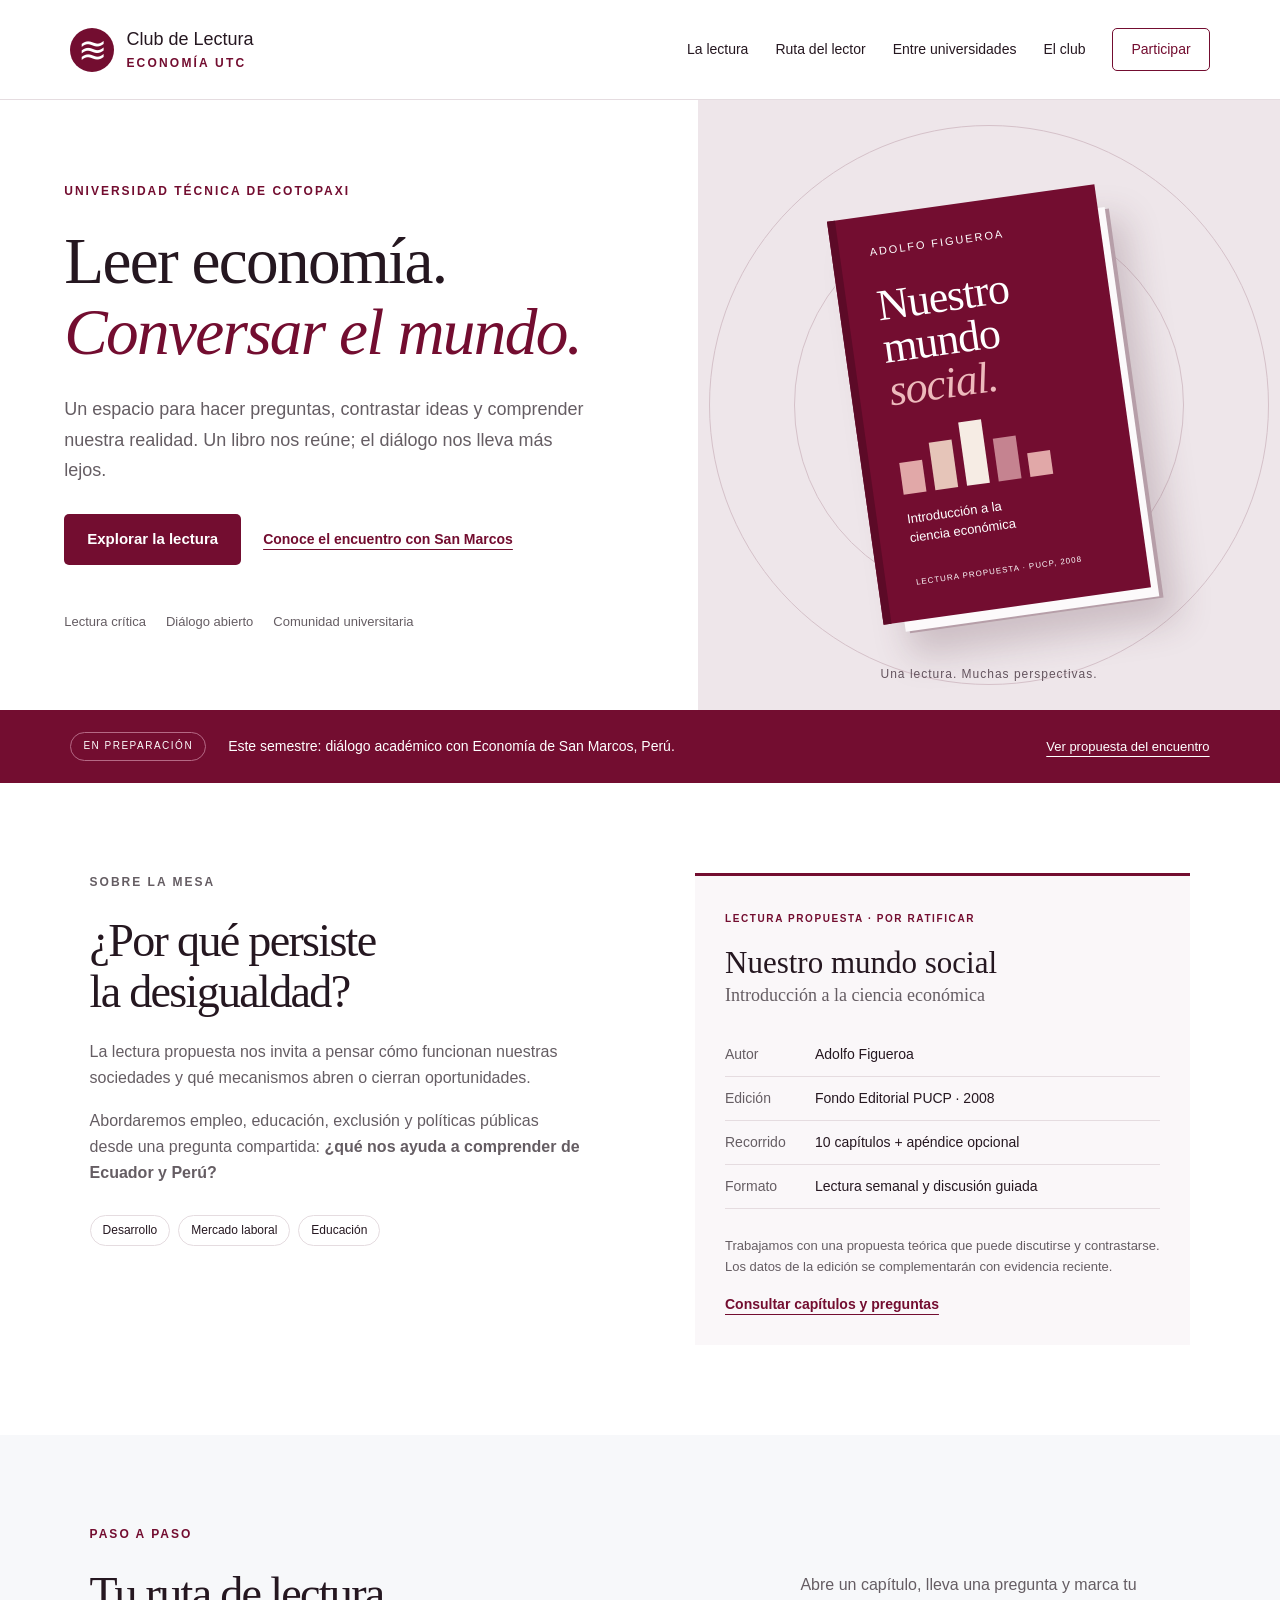
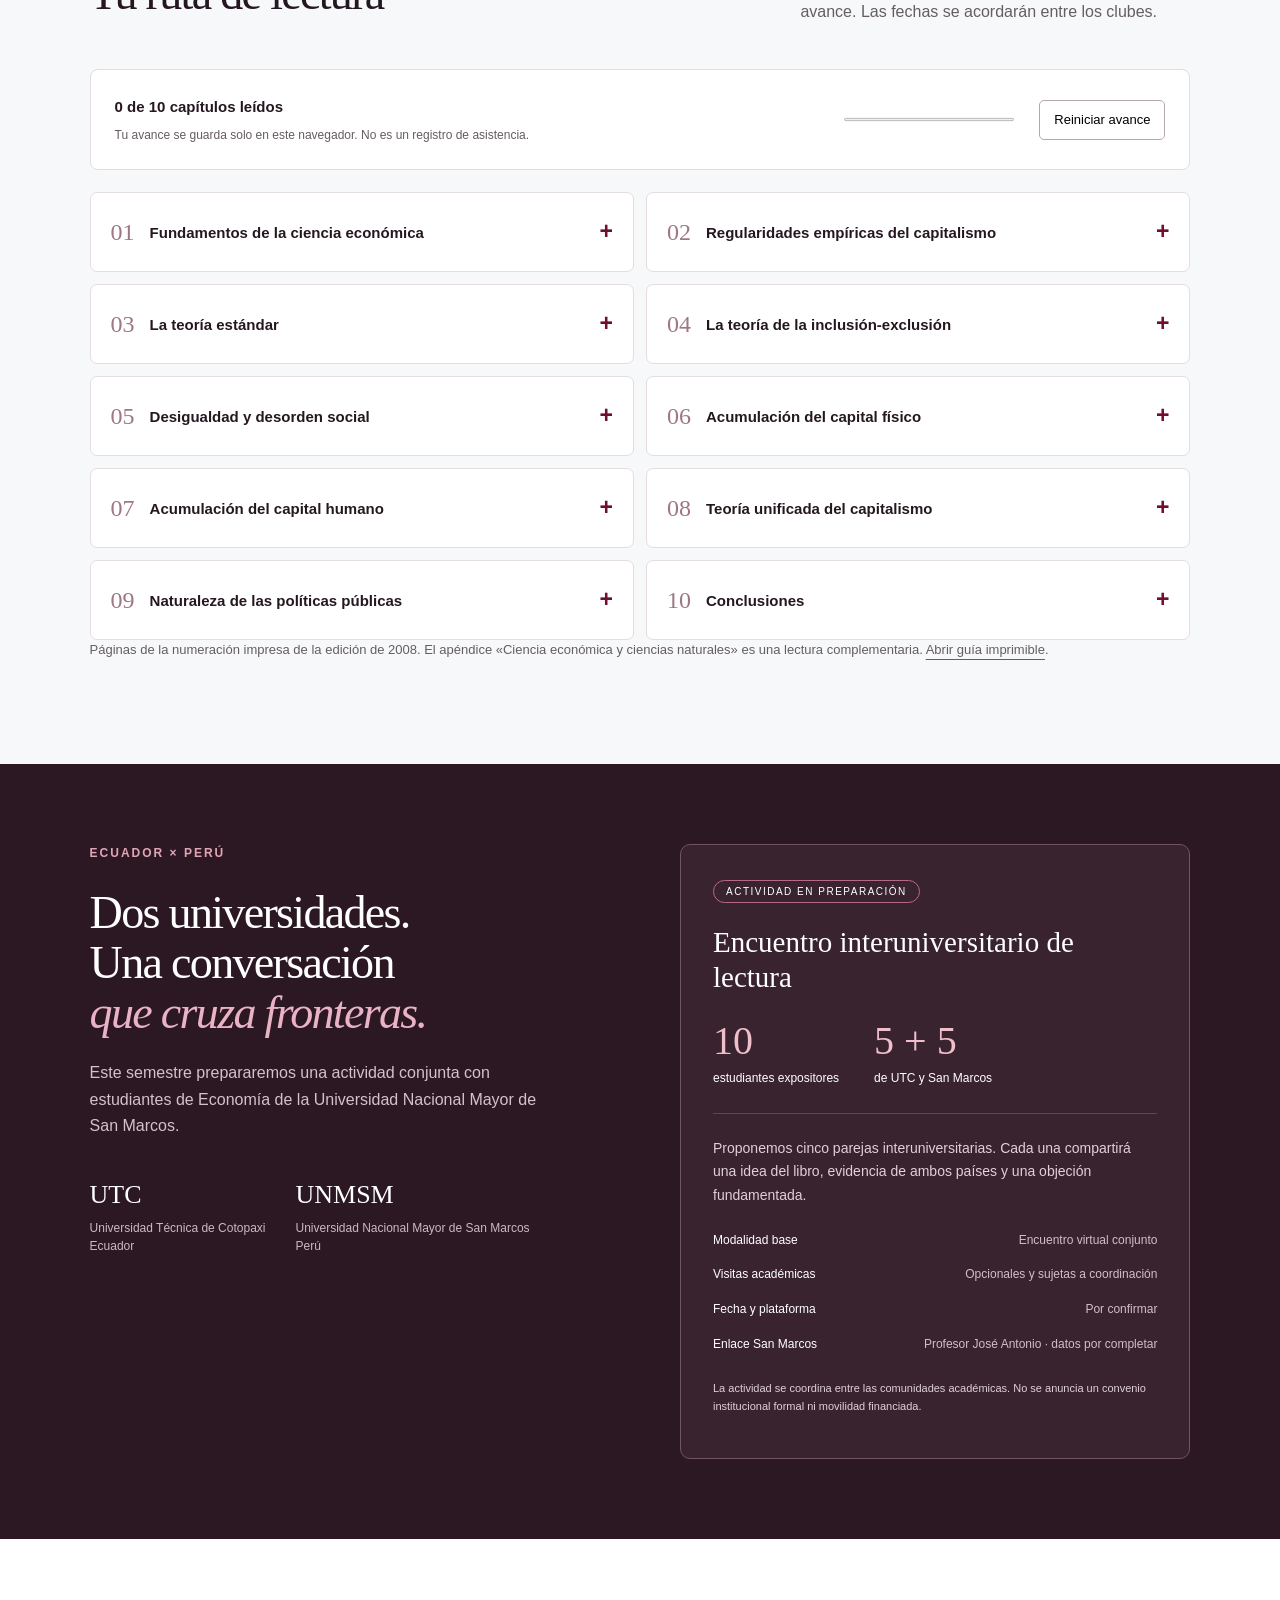
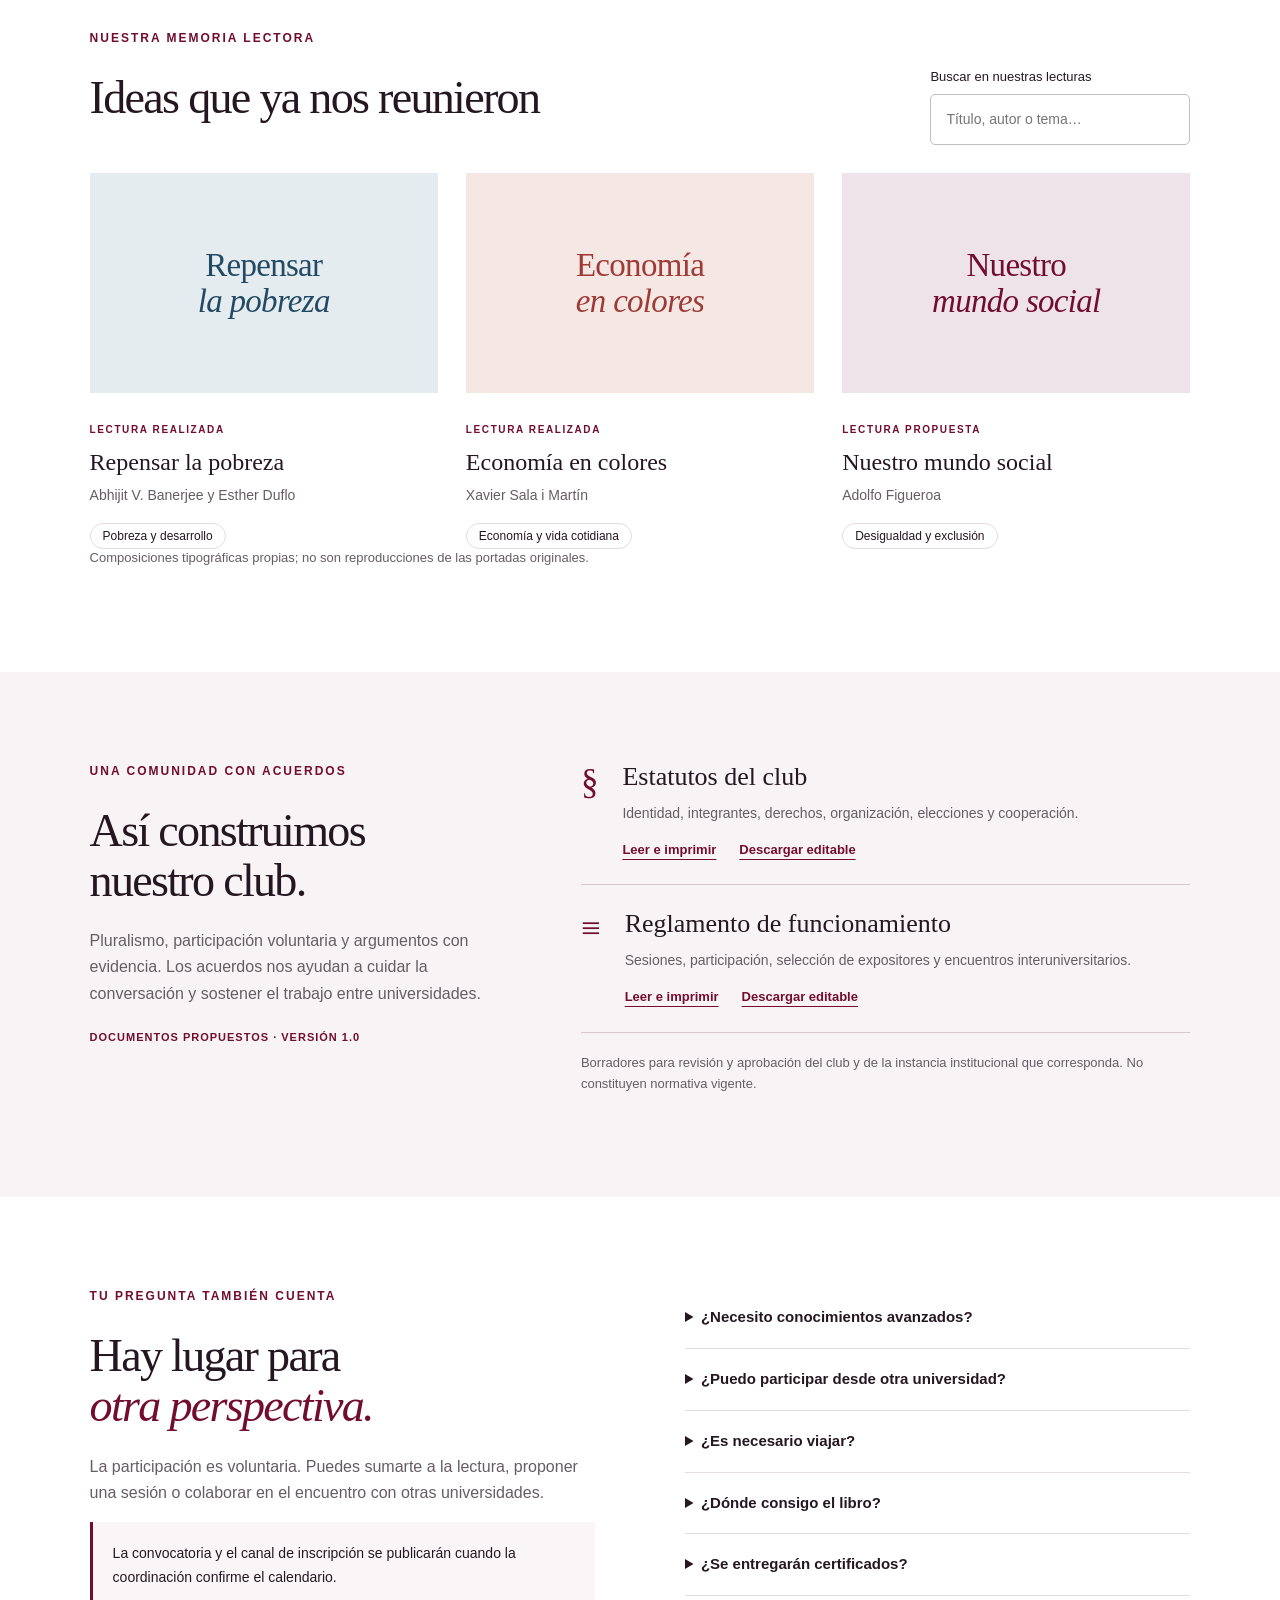
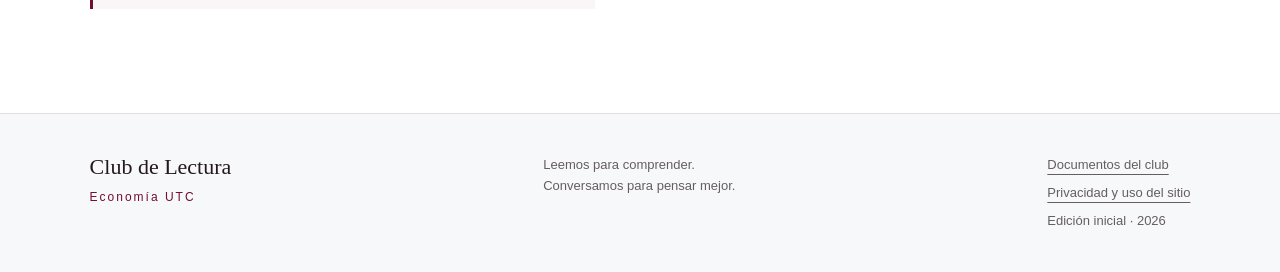
==== public/index.html @ b617b9ac "Añadir la web estática del club y su configuración de Vercel El repositorio solo contenía el README." ====
<!doctype html>
<html lang="es"><head><meta charset="utf-8"><meta name="viewport" content="width=device-width,initial-scale=1"><meta name="theme-color" content="#730d30"><meta name="description" content="Club de Lectura Economía UTC. Leemos, discutimos y conectamos ideas económicas entre universidades."><title>Club de Lectura · Economía UTC</title><link rel="icon" href="favicon.svg" type="image/svg+xml"><link rel="stylesheet" href="styles.css"><script src="contenido.js" defer></script><script src="app.js" defer></script></head>
<body><a class="skip" href="#principal">Saltar al contenido</a>
<header><a class="brand" href="#inicio" aria-label="Club de Lectura Economía UTC, inicio"><span class="brand-icon" aria-hidden="true">≋</span><span>Club de Lectura<strong>ECONOMÍA UTC</strong></span></a><button class="menu" aria-expanded="false" aria-controls="nav">Menú</button><nav id="nav" aria-label="Navegación principal"><a href="#lectura">La lectura</a><a href="#ruta">Ruta del lector</a><a href="#encuentro">Entre universidades</a><a href="#documentos">El club</a><a class="nav-cta" href="#participar">Participar</a></nav></header>
<main id="principal"><section class="hero" id="inicio"><div class="hero-copy"><p class="eyebrow">UNIVERSIDAD TÉCNICA DE COTOPAXI</p><h1>Leer economía.<br><em>Conversar el mundo.</em></h1><p class="intro">Un espacio para hacer preguntas, contrastar ideas y comprender nuestra realidad. Un libro nos reúne; el diálogo nos lleva más lejos.</p><div class="actions"><a class="button" href="#lectura">Explorar la lectura</a><a class="text-link" href="#encuentro">Conoce el encuentro con San Marcos</a></div><div class="hero-foot"><span>Lectura crítica</span><span>Diálogo abierto</span><span>Comunidad universitaria</span></div></div><div class="book-scene" role="img" aria-label="Composición editorial del libro propuesto Nuestro mundo social de Adolfo Figueroa; no representa su portada original"><div class="orbit one"></div><div class="orbit two"></div><div class="book"><div class="book-top">ADOLFO FIGUEROA</div><div class="book-title">Nuestro<br>mundo<br><i>social.</i></div><div class="book-art"><span></span><span></span><span></span><span></span><span></span></div><p>Introducción a la<br>ciencia económica</p><small>LECTURA PROPUESTA · PUCP, 2008</small></div><span class="scene-note">Una lectura. Muchas perspectivas.</span></div></section>
<div class="semester-bar"><span class="pill">EN PREPARACIÓN</span><p>Este semestre: diálogo académico con Economía de San Marcos, Perú.</p><a href="#encuentro">Ver propuesta del encuentro</a></div>
<section id="lectura" class="section reading"><div><p class="eyebrow">SOBRE LA MESA</p><h2>¿Por qué persiste<br>la desigualdad?</h2><p>La lectura propuesta nos invita a pensar cómo funcionan nuestras sociedades y qué mecanismos abren o cierran oportunidades.</p><p>Abordaremos empleo, educación, exclusión y políticas públicas desde una pregunta compartida: <strong>¿qué nos ayuda a comprender de Ecuador y Perú?</strong></p><div class="tags"><span>Desarrollo</span><span>Mercado laboral</span><span>Educación</span></div></div><div class="reading-detail"><span class="small-label">LECTURA PROPUESTA · POR RATIFICAR</span><h3>Nuestro mundo social</h3><p class="subtitle">Introducción a la ciencia económica</p><dl><div><dt>Autor</dt><dd>Adolfo Figueroa</dd></div><div><dt>Edición</dt><dd>Fondo Editorial PUCP · 2008</dd></div><div><dt>Recorrido</dt><dd>10 capítulos + apéndice opcional</dd></div><div><dt>Formato</dt><dd>Lectura semanal y discusión guiada</dd></div></dl><p class="note">Trabajamos con una propuesta teórica que puede discutirse y contrastarse. Los datos de la edición se complementarán con evidencia reciente.</p><a href="#ruta" class="text-link">Consultar capítulos y preguntas</a></div></section>
<section class="section route" id="ruta"><div class="section-heading"><div><p class="eyebrow">PASO A PASO</p><h2>Tu ruta de lectura</h2></div><p>Abre un capítulo, lleva una pregunta y marca tu avance. Las fechas se acordarán entre los clubes.</p></div><div class="progress-panel"><div><strong id="progress-label" aria-live="polite">0 de 10 capítulos leídos</strong><p id="storage-note">Tu avance se guarda solo en este navegador. No es un registro de asistencia.</p></div><progress id="progress" max="10" value="0" aria-label="Capítulos leídos"></progress><button id="reset" class="small-button">Reiniciar avance</button></div><div id="chapters" class="chapters"></div><noscript><p>Activa JavaScript para utilizar el seguimiento personal. Puedes consultar el <a href="documentos/guia-lectura.html">recorrido completo de lectura</a>.</p></noscript><p class="note">Páginas de la numeración impresa de la edición de 2008. El apéndice «Ciencia económica y ciencias naturales» es una lectura complementaria. <a href="documentos/guia-lectura.html">Abrir guía imprimible</a>.</p></section>
<section id="encuentro" class="collaboration"><div class="collab-intro"><p class="eyebrow">ECUADOR × PERÚ</p><h2>Dos universidades.<br>Una conversación<br><em>que cruza fronteras.</em></h2><p>Este semestre prepararemos una actividad conjunta con estudiantes de Economía de la Universidad Nacional Mayor de San Marcos.</p><div class="university-pair"><div><b>UTC</b><span>Universidad Técnica de Cotopaxi<br>Ecuador</span></div><div><b>UNMSM</b><span>Universidad Nacional Mayor de San Marcos<br>Perú</span></div></div></div><div class="event-panel"><span class="pill light">ACTIVIDAD EN PREPARACIÓN</span><h3>Encuentro interuniversitario de lectura</h3><div class="event-numbers"><div><b>10</b><span>estudiantes expositores</span></div><div><b>5 + 5</b><span>de UTC y San Marcos</span></div></div><p>Proponemos cinco parejas interuniversitarias. Cada una compartirá una idea del libro, evidencia de ambos países y una objeción fundamentada.</p><ul class="event-list"><li><strong>Modalidad base</strong><span>Encuentro virtual conjunto</span></li><li><strong>Visitas académicas</strong><span>Opcionales y sujetas a coordinación</span></li><li><strong>Fecha y plataforma</strong><span>Por confirmar</span></li><li><strong>Enlace San Marcos</strong><span>Profesor José Antonio · datos por completar</span></li></ul><p class="event-note">La actividad se coordina entre las comunidades académicas. No se anuncia un convenio institucional formal ni movilidad financiada.</p></div></section>
<section class="section" id="biblioteca"><div class="section-heading"><div><p class="eyebrow">NUESTRA MEMORIA LECTORA</p><h2>Ideas que ya nos reunieron</h2></div><label class="search">Buscar en nuestras lecturas<input id="book-search" type="search" placeholder="Título, autor o tema…"></label></div><div class="books-grid"><article class="past-book" data-search="repensar pobreza esther duflo abhijit banerjee desarrollo"><div class="mini-cover blue" aria-hidden="true">Repensar<br><i>la pobreza</i></div><span class="small-label">LECTURA REALIZADA</span><h3>Repensar la pobreza</h3><p>Abhijit V. Banerjee y Esther Duflo</p><span class="topic">Pobreza y desarrollo</span></article><article class="past-book" data-search="economia colores xavier sala martin divulgacion"><div class="mini-cover coral" aria-hidden="true">Economía<br><i>en colores</i></div><span class="small-label">LECTURA REALIZADA</span><h3>Economía en colores</h3><p>Xavier Sala i Martín</p><span class="topic">Economía y vida cotidiana</span></article><article class="past-book" data-search="nuestro mundo social adolfo figueroa desigualdad exclusion"><div class="mini-cover wine" aria-hidden="true">Nuestro<br><i>mundo social</i></div><span class="small-label">LECTURA PROPUESTA</span><h3>Nuestro mundo social</h3><p>Adolfo Figueroa</p><span class="topic">Desigualdad y exclusión</span></article></div><p id="no-results" hidden role="status">No hay lecturas que coincidan con tu búsqueda.</p><p class="note">Composiciones tipográficas propias; no son reproducciones de las portadas originales.</p></section>
<section id="documentos" class="section governance"><div><p class="eyebrow">UNA COMUNIDAD CON ACUERDOS</p><h2>Así construimos<br>nuestro club.</h2><p>Pluralismo, participación voluntaria y argumentos con evidencia. Los acuerdos nos ayudan a cuidar la conversación y sostener el trabajo entre universidades.</p><span class="draft-label">DOCUMENTOS PROPUESTOS · VERSIÓN 1.0</span></div><div class="doc-list"><article><span class="doc-icon" aria-hidden="true">§</span><div><h3>Estatutos del club</h3><p>Identidad, integrantes, derechos, organización, elecciones y cooperación.</p><div class="doc-actions"><a href="documentos/estatutos.html">Leer e imprimir</a><a href="documentos/estatutos.md" download>Descargar editable</a></div></div></article><article><span class="doc-icon" aria-hidden="true">≡</span><div><h3>Reglamento de funcionamiento</h3><p>Sesiones, participación, selección de expositores y encuentros interuniversitarios.</p><div class="doc-actions"><a href="documentos/reglamento.html">Leer e imprimir</a><a href="documentos/reglamento.md" download>Descargar editable</a></div></div></article><p class="note">Borradores para revisión y aprobación del club y de la instancia institucional que corresponda. No constituyen normativa vigente.</p></div></section>
<section class="section participation" id="participar"><div><p class="eyebrow">TU PREGUNTA TAMBIÉN CUENTA</p><h2>Hay lugar para<br><em>otra perspectiva.</em></h2><p>La participación es voluntaria. Puedes sumarte a la lectura, proponer una sesión o colaborar en el encuentro con otras universidades.</p><div id="registration"><p class="registration-note">La convocatoria y el canal de inscripción se publicarán cuando la coordinación confirme el calendario.</p></div></div><div class="faq"><details><summary>¿Necesito conocimientos avanzados?</summary><p>No se requieren matemáticas avanzadas para la lectura propuesta. La discusión contará con orientación; los conceptos más complejos se trabajarán en conjunto.</p></details><details><summary>¿Puedo participar desde otra universidad?</summary><p>Sí, mediante las convocatorias y actividades interuniversitarias que acuerde la coordinación. Este semestre se prepara el encuentro con Economía de San Marcos.</p></details><details><summary>¿Es necesario viajar?</summary><p>No. El encuentro final tendrá una modalidad virtual. Las visitas serán opcionales y dependerán de los acuerdos y recursos disponibles.</p></details><details><summary>¿Dónde consigo el libro?</summary><p>Consulta bibliotecas y canales autorizados de la editorial. El club coordinará el acceso legítimo a la obra; esta web no distribuye el PDF completo.</p></details><details><summary>¿Se entregarán certificados?</summary><p>Su emisión no está confirmada. Cualquier constancia institucional dependerá de la autorización correspondiente y de los criterios comunicados en la convocatoria.</p></details></div></section></main>
<footer><a class="footer-brand" href="#inicio">Club de Lectura <b>Economía UTC</b></a><p>Leemos para comprender.<br>Conversamos para pensar mejor.</p><div><a href="#documentos">Documentos del club</a><a href="documentos/privacidad.html">Privacidad y uso del sitio</a><span>Edición inicial · 2026</span></div></footer><dialog id="reset-dialog"><h2>¿Reiniciar tu avance?</h2><p>Se borrarán las marcas de lectura de este navegador.</p><div class="actions"><button class="small-button" id="cancel-reset">Conservar avance</button><button class="button" id="confirm-reset">Reiniciar</button></div></dialog>
</body></html>
---- public/styles.css ----
:root{--wine:#730d30;--dark:#251720;--rose:#f6eef1;--muted:#655d63;--line:#e5dce0;--blue:#dfe9ed}*{box-sizing:border-box}html{scroll-behavior:smooth;scroll-padding-top:100px}body{margin:0;font:16px/1.65 Arial,Helvetica,sans-serif;color:var(--dark);background:#fff}a{color:inherit;text-underline-offset:5px}button,input{font:inherit}button,a,input,summary{-webkit-tap-highlight-color:transparent}button{cursor:pointer}a:focus-visible,button:focus-visible,input:focus-visible,summary:focus-visible{outline:3px solid #2b7da0;outline-offset:5px}h1,h2,h3,p{margin-top:0}h1,h2{font-family:Georgia,'Times New Roman',serif;font-weight:400;letter-spacing:-1.7px;line-height:1.09}h1{font-size:clamp(42px,5.1vw,76px);margin-bottom:26px}h2{font-size:clamp(34px,3.6vw,51px);margin-bottom:22px}h3{line-height:1.25}em{color:var(--wine);font-weight:400}header{height:100px;padding:0 5.5%;display:flex;align-items:center;justify-content:space-between;border-bottom:1px solid var(--line);background:#fff;gap:20px}nav{display:flex;align-items:center;gap:27px;font-size:14px}nav a{text-decoration:none}nav a:hover{text-decoration:underline}.brand{display:flex;align-items:center;gap:12px;text-decoration:none;font-size:18px;line-height:1.25;white-space:nowrap}.brand strong{display:block;font-size:12px;letter-spacing:2.2px;color:var(--wine);margin-top:6px}.brand-icon{width:44px;height:44px;background:var(--wine);color:#fff;border-radius:50%;display:grid;place-content:center;font-size:35px}.nav-cta{border:1px solid var(--wine);color:var(--wine);padding:9px 18px;border-radius:5px}.menu{display:none}.hero{display:grid;grid-template-columns:1.2fr 1fr;min-height:610px;overflow:hidden}.hero-copy{padding:82px 5% 45px 9.2%}.eyebrow{font-size:12px;letter-spacing:2px;color:var(--wine);font-weight:700;margin-bottom:24px}.intro{font-size:18px;color:var(--muted);max-width:530px;line-height:1.7}.actions{display:flex;align-items:center;gap:22px;flex-wrap:wrap;margin:28px 0}.button{background:var(--wine);color:white;padding:13px 23px;border:0;border-radius:5px;text-decoration:none;display:inline-block;font-weight:600;font-size:15px}.button:hover{background:#4e0820}.text-link{font-size:14px;font-weight:bold;color:var(--wine)}.hero-foot{display:flex;gap:20px;color:var(--muted);font-size:13px;flex-wrap:wrap;margin-top:46px}.book-scene{position:relative;background:#eee6ea;display:flex;justify-content:center;align-items:center;isolation:isolate;min-height:530px}.orbit{border:1px solid #d5c1c9;border-radius:50%;position:absolute;z-index:-1}.one{width:560px;height:560px}.two{width:390px;height:390px}.book{position:relative;transform:rotate(-8deg);width:270px;min-height:397px;background:#730d30;color:#fff;padding:27px 30px;box-shadow:14px 17px 0 -7px #fcfafb,18px 19px 0 -7px #b69ea8,24px 36px 35px #56324038;border-left:8px solid #5c0a27}.book-top{font-size:11px;letter-spacing:2px;margin-bottom:24px}.book-title{font:44px/.98 Georgia;letter-spacing:-1px}.book-title i{color:#edbabc}.book-art{display:flex;align-items:end;height:67px;gap:9px;margin:16px 0}.book-art span{width:23px;background:#e1a8a8;height:32px}.book-art span:nth-child(2){height:48px;background:#e6c5b9}.book-art span:nth-child(3){height:64px;background:#f6ece4}.book-art span:nth-child(4){height:43px;background:#c58390}.book-art span:nth-child(5){height:24px}.book p{font-size:13px;line-height:1.4;margin-bottom:20px}.book small{font-size:8px;letter-spacing:1px}.scene-note{position:absolute;bottom:25px;font-size:12px;color:#64545e;letter-spacing:1px}.semester-bar{padding:22px 5.5%;background:var(--wine);color:white;display:flex;align-items:center;gap:22px;font-size:14px}.semester-bar p{margin:0;flex:1}.semester-bar a{font-size:13px}.pill{border:1px solid #b56985;border-radius:30px;font-size:10px;letter-spacing:1.5px;padding:5px 12px;white-space:nowrap}.section{padding:90px 7%;max-width:1500px;margin:auto}.reading{display:grid;grid-template-columns:1fr 1fr;gap:110px}.reading p{color:var(--muted)}.reading-detail{border-top:3px solid var(--wine);padding:28px 30px;background:#faf7f9}.small-label{color:var(--wine);font-size:10px;letter-spacing:1.6px;font-weight:bold}.reading-detail h3{font:31px Georgia;margin:15px 0 4px}.subtitle{font:18px Georgia}.reading-detail dl{margin:27px 0}.reading-detail dl div{display:grid;grid-template-columns:90px 1fr;padding:10px 0;border-bottom:1px solid var(--line);font-size:14px}dt{color:var(--muted)}dd{margin:0}.note{font-size:13px!important;color:var(--muted);line-height:1.6}.tags{display:flex;gap:8px;flex-wrap:wrap;margin-top:28px}.tags span,.topic{font-size:12px;border:1px solid var(--line);border-radius:30px;padding:5px 12px}.route{background:#f7f8fa;max-width:none}.section-heading{display:flex;align-items:end;justify-content:space-between;gap:50px;margin-bottom:28px}.section-heading>p{max-width:390px;color:var(--muted)}.progress-panel{display:flex;align-items:center;gap:25px;background:#fff;padding:24px;border:1px solid var(--line);border-radius:8px;margin-bottom:22px}.progress-panel strong{font-size:15px}.progress-panel p{font-size:12px;color:var(--muted);margin:5px 0 0}.progress-panel>div{flex:1}progress{width:170px;height:7px;accent-color:var(--wine)}.small-button{background:white;border:1px solid #b5a7ad;padding:8px 14px;border-radius:5px;font-size:13px}.chapters{display:grid;grid-template-columns:1fr 1fr;gap:12px}.chapter{background:#fff;border:1px solid var(--line);border-radius:7px;padding:0 20px}.chapter details{border:0}.chapter summary{display:flex;gap:15px;align-items:center;padding:20px 0;cursor:pointer;list-style:none}.chapter summary::-webkit-details-marker{display:none}.chapter summary:after{content:'+';margin-left:auto;color:var(--wine);font-size:23px}.chapter details[open] summary:after{content:'−'}.chapter-number{font:24px Georgia;color:#9e7786}.chapter-title{font-size:15px;font-weight:600;line-height:1.4}.chapter-body{padding:0 0 20px 42px}.chapter-body p{font-size:14px}.chapter-body label{font-size:13px;display:flex;gap:9px;align-items:center;color:var(--wine);cursor:pointer}.chapter-body input{width:18px;height:18px;accent-color:var(--wine)}.chapter.done{border-color:#9c657c;background:#fbf7f9}.collaboration{padding:80px 7%;background:#2b1822;color:#fff;display:grid;grid-template-columns:1fr 1fr;gap:80px}.collaboration .eyebrow{color:#e2a5b6}.collaboration em{color:#eab3c5}.collab-intro>p:not(.eyebrow){max-width:460px;color:#d2c2cb}.university-pair{display:flex;gap:30px;margin-top:40px;flex-wrap:wrap}.university-pair b{font:26px Georgia}.university-pair span{display:block;font-size:12px;line-height:1.5;margin-top:8px;color:#cab9c2}.event-panel{padding:32px;border:1px solid #705563;background:#39232f;border-radius:10px}.event-panel h3{font:29px/1.2 Georgia;margin:22px 0}.event-panel>p{color:#e0d0d9;font-size:14px}.event-numbers{display:flex;gap:35px;border-bottom:1px solid #624552;margin-bottom:23px;padding-bottom:23px}.event-numbers b{display:block;font:40px Georgia;color:#efbfcc}.event-numbers span{font-size:12px}.event-list{list-style:none;padding:0;margin:24px 0}.event-list li{display:flex;justify-content:space-between;gap:22px;font-size:12px;margin:15px 0}.event-list li strong{font-weight:500;min-width:125px}.event-list li span{text-align:right;color:#d0bfca}.event-note{font-size:11px!important}.search{font-size:13px;display:block;min-width:260px}.search input{display:block;padding:13px 15px;border:1px solid #c8bcc2;border-radius:5px;margin-top:7px;width:100%;font-size:14px}.books-grid{display:grid;grid-template-columns:repeat(3,1fr);gap:28px}.past-book h3{margin:8px 0;font:24px Georgia}.past-book p{font-size:14px;color:var(--muted)}.mini-cover{height:220px;display:flex;flex-direction:column;justify-content:center;align-items:center;font:33px/1.1 Georgia;margin-bottom:22px;letter-spacing:-.7px}.blue{background:#e5ecf0;color:#234a64}.coral{background:#f5e7e3;color:#9e3b37}.wine{background:#eee3e8;color:#730d30}.governance{background:#f8f4f6;display:grid;grid-template-columns:.8fr 1.2fr;gap:85px;max-width:none}.governance>div>p:not(.eyebrow){color:var(--muted)}.draft-label{font-size:11px;letter-spacing:1px;color:var(--wine);font-weight:bold}.doc-list article{display:flex;gap:24px;padding:24px 0;border-bottom:1px solid #d8c8d0}.doc-list article:first-child{padding-top:0}.doc-icon{font:35px Georgia;color:var(--wine)}.doc-list h3{font:26px Georgia;margin-bottom:10px}.doc-list p{font-size:14px;color:var(--muted)}.doc-actions{display:flex;gap:23px;flex-wrap:wrap;font-size:13px;color:var(--wine);font-weight:bold}.doc-list>.note{margin-top:20px}.participation{display:grid;grid-template-columns:1fr 1fr;gap:90px}.participation>div>p:not(.eyebrow){color:var(--muted)}.registration-note{font-size:14px;padding:20px;border-left:3px solid var(--wine);background:#faf6f8}details{border-bottom:1px solid var(--line)}summary{cursor:pointer;padding:18px 0;font-size:15px;font-weight:bold}details p{font-size:14px;color:var(--muted)}footer{background:#f7f8fa;border-top:1px solid var(--line);padding:40px 7%;display:flex;justify-content:space-between;gap:25px;font-size:13px;color:var(--muted)}.footer-brand{text-decoration:none;font:22px Georgia;color:var(--dark)}.footer-brand b{display:block;font:12px Arial;letter-spacing:2px;color:var(--wine);margin-top:10px}footer>div{display:flex;flex-direction:column;gap:7px}footer p{margin:0}dialog{border:1px solid var(--line);padding:30px;border-radius:10px;max-width:500px;width:90%}dialog h2{font-size:30px}dialog::backdrop{background:#1c0c19aa}.skip{position:absolute;top:-60px;background:white;z-index:100;padding:12px}.skip:focus{top:0}[hidden]{display:none!important}@media(min-width:1600px){.hero-copy{padding-left:calc((100vw - 1350px)/2)}.hero{min-height:670px}}@media(max-width:1000px){header{padding:0 4%;height:auto;min-height:85px;flex-wrap:wrap}.menu{display:block;padding:8px 15px;border:1px solid var(--line);background:white;border-radius:5px}nav{display:none;width:100%;flex-wrap:wrap;padding-bottom:20px;gap:17px}nav.open{display:flex}.hero-copy{padding-top:55px}.hero{grid-template-columns:1.2fr 1fr}.book{width:230px;min-height:365px;padding:25px}.book-title{font-size:39px}.hero-foot{gap:12px}.reading,.collaboration,.governance,.participation{gap:35px}.section{padding:65px 5%}.semester-bar{flex-wrap:wrap}.semester-bar a{display:none}.progress-panel{flex-wrap:wrap}.event-list li{flex-direction:column;gap:4px}.event-list li span{text-align:left}}@media(max-width:700px){.hero{grid-template-columns:1fr}.hero-copy{padding:45px 6%}.hero-foot{margin-top:28px}.book-scene{min-height:430px}.book{transform:rotate(-7deg) scale(.9)}.hero h1{font-size:46px}.intro{font-size:16px}.semester-bar{gap:12px;padding:22px 6%}.semester-bar p{flex-basis:100%}.reading,.collaboration,.governance,.participation{grid-template-columns:1fr}.reading-detail{padding:25px}.section-heading{display:block}.section-heading>p{max-width:none}.progress-panel progress{width:100%}.progress-panel>div{flex-basis:100%}.chapters{grid-template-columns:1fr}.collaboration{padding:55px 6%}.event-panel{padding:25px}.event-list li{flex-direction:row}.event-list li span{text-align:right}.books-grid{grid-template-columns:1fr}.past-book{display:grid;grid-template-columns:110px 1fr;column-gap:20px;align-items:start}.mini-cover{grid-row:1/6;height:150px;font-size:22px;padding:8px;margin:0}.past-book h3{font-size:23px}.past-book .topic{justify-self:start}.search{margin:20px 0}.past-book p{margin-bottom:8px}.past-book .small-label{font-size:9px}.governance{gap:30px}.participation{gap:25px}footer{flex-direction:column;padding:35px 6%}.actions{gap:17px}.eyebrow{font-size:11px}.university-pair{gap:25px}}@media(prefers-reduced-motion:reduce){html{scroll-behavior:auto}}@media print{header,.hero,.semester-bar,.book-scene,footer,.progress-panel,.chapter-body label{display:none}.section,.collaboration{padding:15px;background:white;color:black;display:block}.chapter details:not([open]){display:block}.chapters{display:block}a{color:black}}
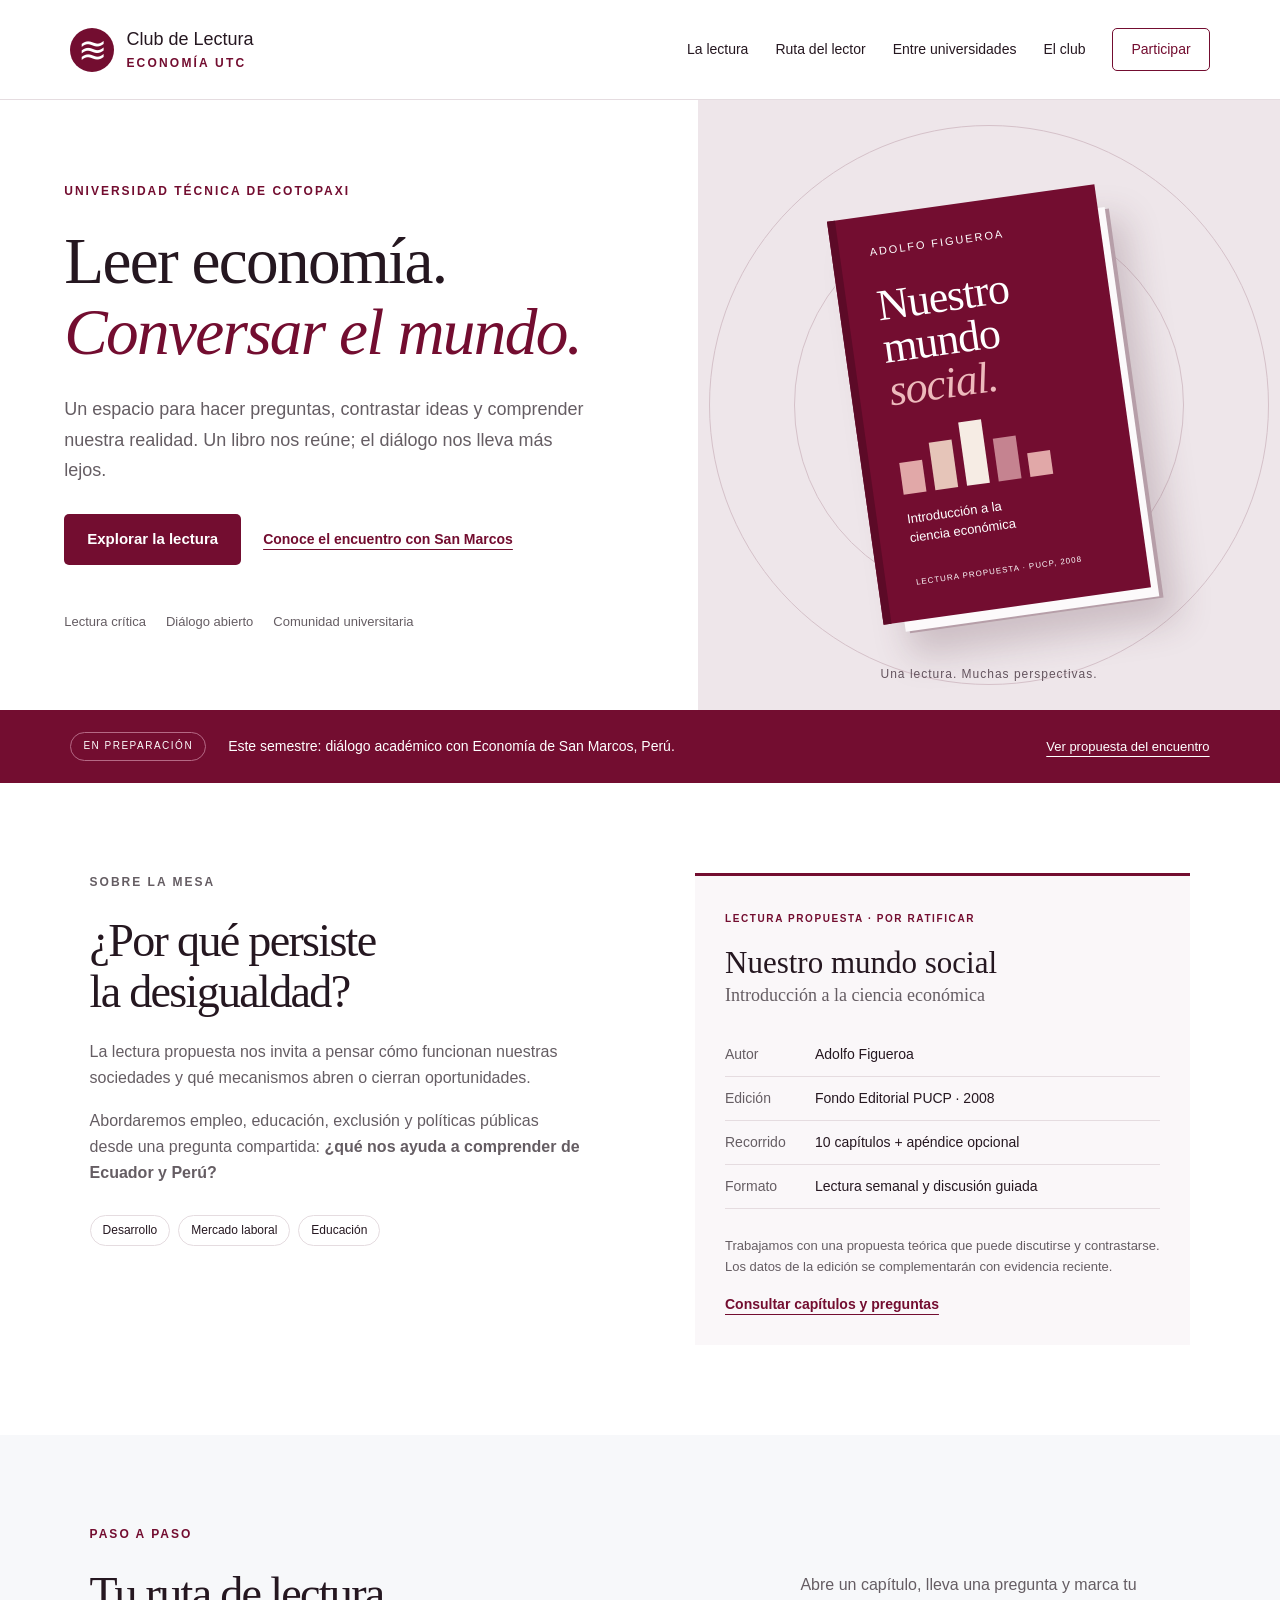
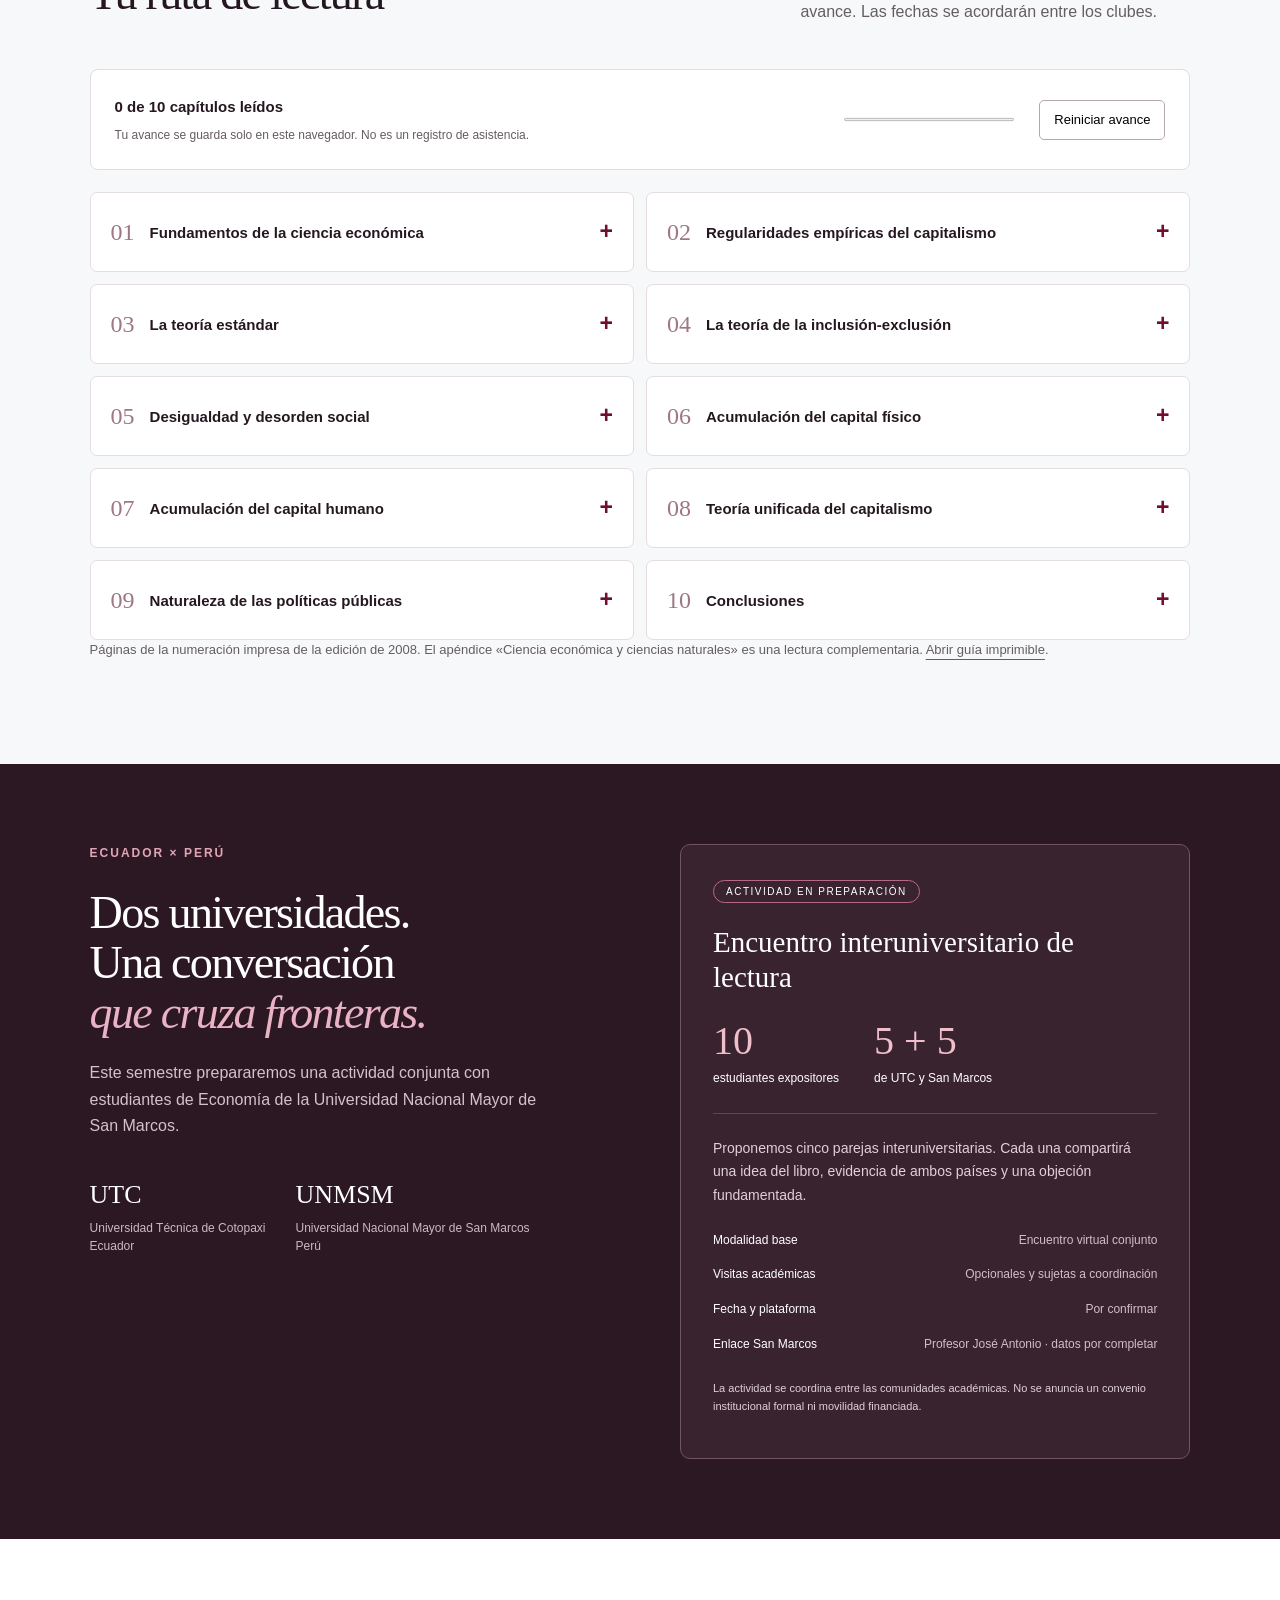
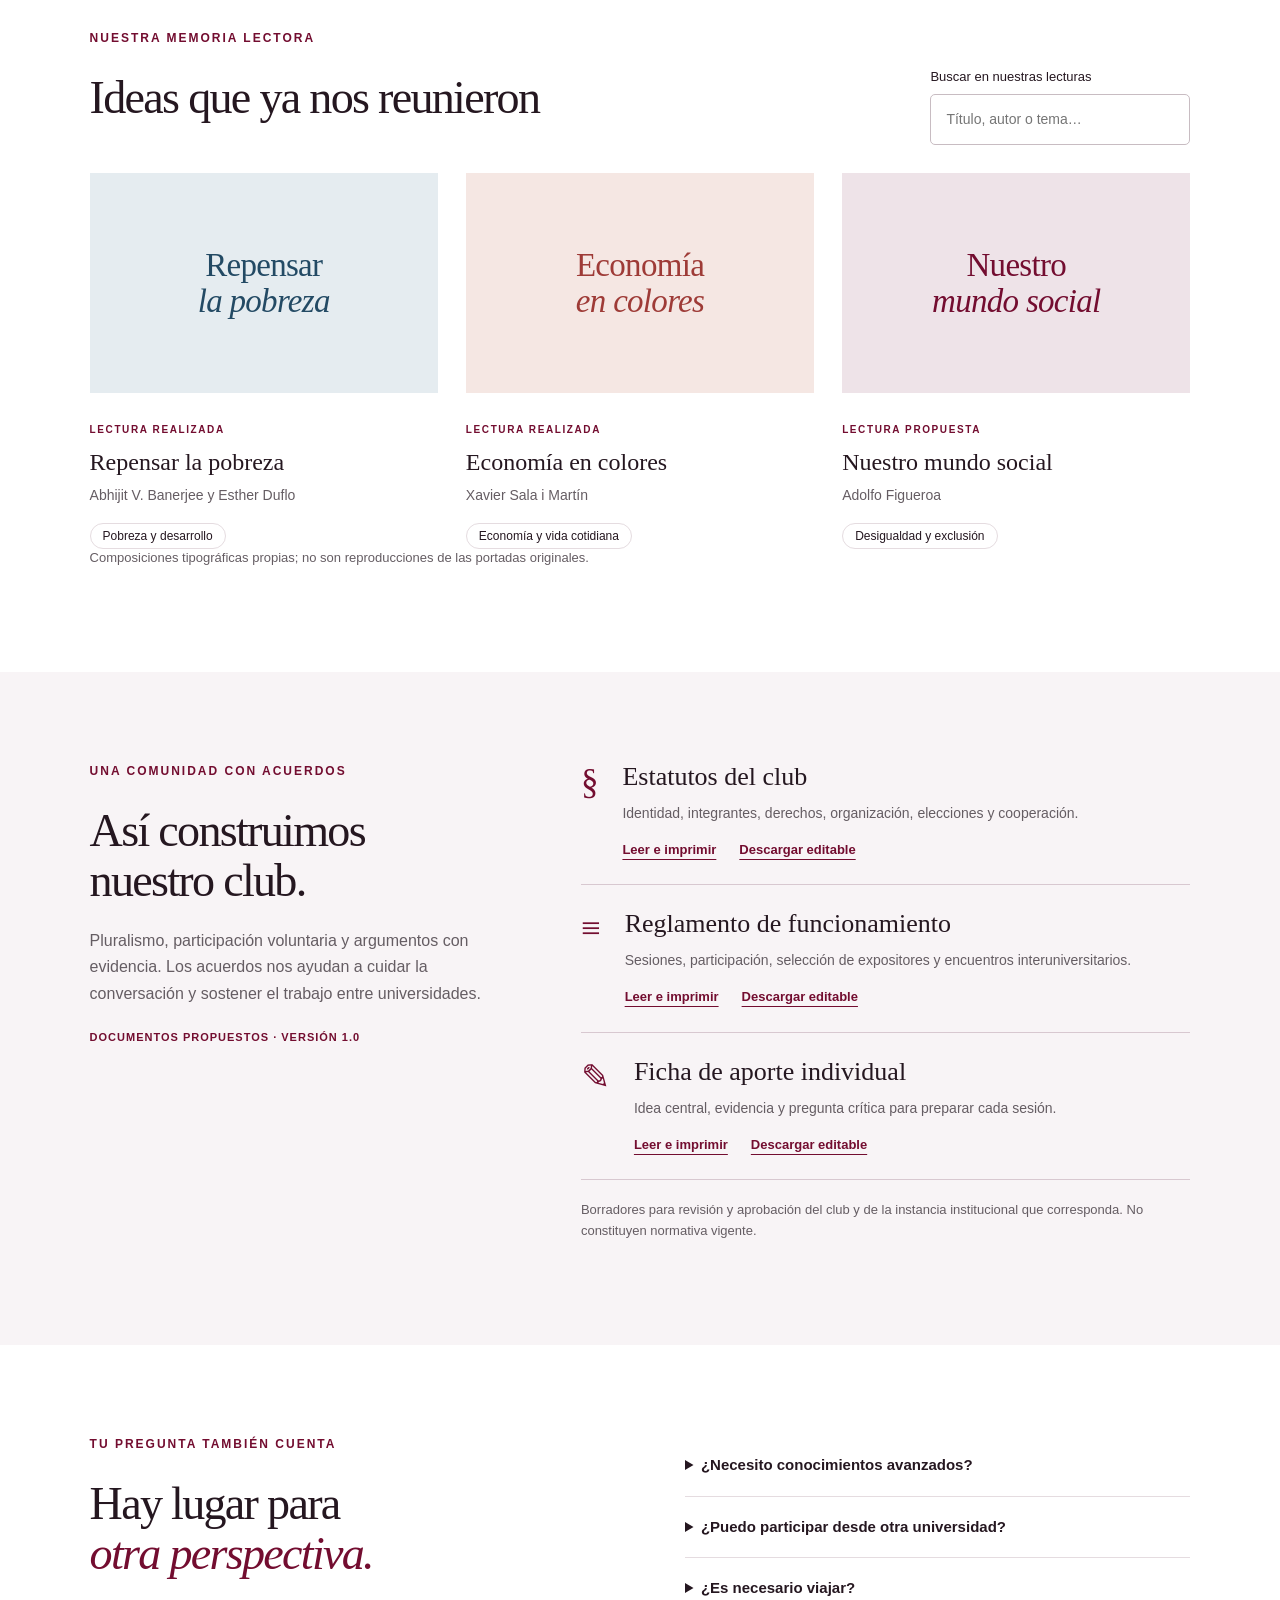
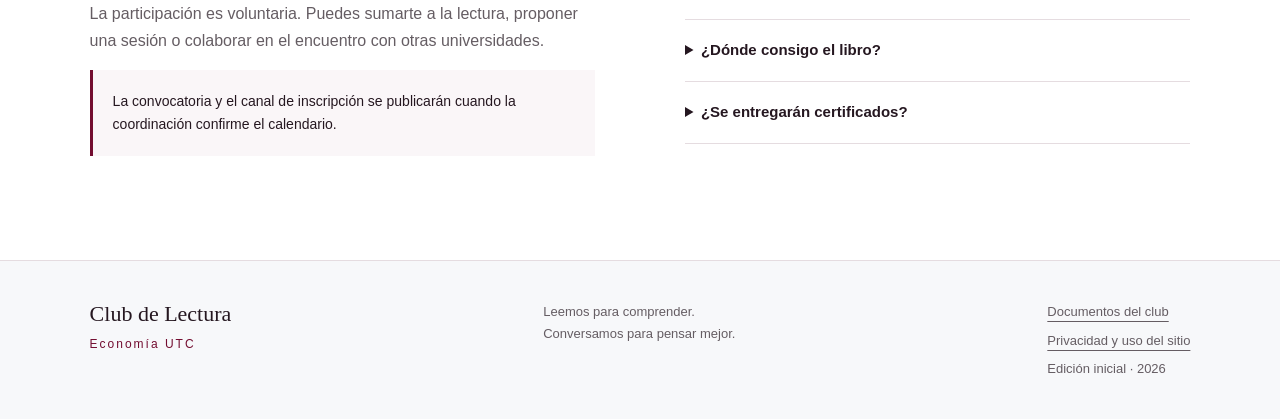
==== commit a5a7404e: "Añadir la ficha de aporte individual de cada participante El Artículo 7 del reglamento exige que cad" ====
--- a/public/index.html
+++ b/public/index.html
@@ -8,7 +8,7 @@
 <section class="section route" id="ruta"><div class="section-heading"><div><p class="eyebrow">PASO A PASO</p><h2>Tu ruta de lectura</h2></div><p>Abre un capítulo, lleva una pregunta y marca tu avance. Las fechas se acordarán entre los clubes.</p></div><div class="progress-panel"><div><strong id="progress-label" aria-live="polite">0 de 10 capítulos leídos</strong><p id="storage-note">Tu avance se guarda solo en este navegador. No es un registro de asistencia.</p></div><progress id="progress" max="10" value="0" aria-label="Capítulos leídos"></progress><button id="reset" class="small-button">Reiniciar avance</button></div><div id="chapters" class="chapters"></div><noscript><p>Activa JavaScript para utilizar el seguimiento personal. Puedes consultar el <a href="documentos/guia-lectura.html">recorrido completo de lectura</a>.</p></noscript><p class="note">Páginas de la numeración impresa de la edición de 2008. El apéndice «Ciencia económica y ciencias naturales» es una lectura complementaria. <a href="documentos/guia-lectura.html">Abrir guía imprimible</a>.</p></section>
 <section id="encuentro" class="collaboration"><div class="collab-intro"><p class="eyebrow">ECUADOR × PERÚ</p><h2>Dos universidades.<br>Una conversación<br><em>que cruza fronteras.</em></h2><p>Este semestre prepararemos una actividad conjunta con estudiantes de Economía de la Universidad Nacional Mayor de San Marcos.</p><div class="university-pair"><div><b>UTC</b><span>Universidad Técnica de Cotopaxi<br>Ecuador</span></div><div><b>UNMSM</b><span>Universidad Nacional Mayor de San Marcos<br>Perú</span></div></div></div><div class="event-panel"><span class="pill light">ACTIVIDAD EN PREPARACIÓN</span><h3>Encuentro interuniversitario de lectura</h3><div class="event-numbers"><div><b>10</b><span>estudiantes expositores</span></div><div><b>5 + 5</b><span>de UTC y San Marcos</span></div></div><p>Proponemos cinco parejas interuniversitarias. Cada una compartirá una idea del libro, evidencia de ambos países y una objeción fundamentada.</p><ul class="event-list"><li><strong>Modalidad base</strong><span>Encuentro virtual conjunto</span></li><li><strong>Visitas académicas</strong><span>Opcionales y sujetas a coordinación</span></li><li><strong>Fecha y plataforma</strong><span>Por confirmar</span></li><li><strong>Enlace San Marcos</strong><span>Profesor José Antonio · datos por completar</span></li></ul><p class="event-note">La actividad se coordina entre las comunidades académicas. No se anuncia un convenio institucional formal ni movilidad financiada.</p></div></section>
 <section class="section" id="biblioteca"><div class="section-heading"><div><p class="eyebrow">NUESTRA MEMORIA LECTORA</p><h2>Ideas que ya nos reunieron</h2></div><label class="search">Buscar en nuestras lecturas<input id="book-search" type="search" placeholder="Título, autor o tema…"></label></div><div class="books-grid"><article class="past-book" data-search="repensar pobreza esther duflo abhijit banerjee desarrollo"><div class="mini-cover blue" aria-hidden="true">Repensar<br><i>la pobreza</i></div><span class="small-label">LECTURA REALIZADA</span><h3>Repensar la pobreza</h3><p>Abhijit V. Banerjee y Esther Duflo</p><span class="topic">Pobreza y desarrollo</span></article><article class="past-book" data-search="economia colores xavier sala martin divulgacion"><div class="mini-cover coral" aria-hidden="true">Economía<br><i>en colores</i></div><span class="small-label">LECTURA REALIZADA</span><h3>Economía en colores</h3><p>Xavier Sala i Martín</p><span class="topic">Economía y vida cotidiana</span></article><article class="past-book" data-search="nuestro mundo social adolfo figueroa desigualdad exclusion"><div class="mini-cover wine" aria-hidden="true">Nuestro<br><i>mundo social</i></div><span class="small-label">LECTURA PROPUESTA</span><h3>Nuestro mundo social</h3><p>Adolfo Figueroa</p><span class="topic">Desigualdad y exclusión</span></article></div><p id="no-results" hidden role="status">No hay lecturas que coincidan con tu búsqueda.</p><p class="note">Composiciones tipográficas propias; no son reproducciones de las portadas originales.</p></section>
-<section id="documentos" class="section governance"><div><p class="eyebrow">UNA COMUNIDAD CON ACUERDOS</p><h2>Así construimos<br>nuestro club.</h2><p>Pluralismo, participación voluntaria y argumentos con evidencia. Los acuerdos nos ayudan a cuidar la conversación y sostener el trabajo entre universidades.</p><span class="draft-label">DOCUMENTOS PROPUESTOS · VERSIÓN 1.0</span></div><div class="doc-list"><article><span class="doc-icon" aria-hidden="true">§</span><div><h3>Estatutos del club</h3><p>Identidad, integrantes, derechos, organización, elecciones y cooperación.</p><div class="doc-actions"><a href="documentos/estatutos.html">Leer e imprimir</a><a href="documentos/estatutos.md" download>Descargar editable</a></div></div></article><article><span class="doc-icon" aria-hidden="true">≡</span><div><h3>Reglamento de funcionamiento</h3><p>Sesiones, participación, selección de expositores y encuentros interuniversitarios.</p><div class="doc-actions"><a href="documentos/reglamento.html">Leer e imprimir</a><a href="documentos/reglamento.md" download>Descargar editable</a></div></div></article><p class="note">Borradores para revisión y aprobación del club y de la instancia institucional que corresponda. No constituyen normativa vigente.</p></div></section>
+<section id="documentos" class="section governance"><div><p class="eyebrow">UNA COMUNIDAD CON ACUERDOS</p><h2>Así construimos<br>nuestro club.</h2><p>Pluralismo, participación voluntaria y argumentos con evidencia. Los acuerdos nos ayudan a cuidar la conversación y sostener el trabajo entre universidades.</p><span class="draft-label">DOCUMENTOS PROPUESTOS · VERSIÓN 1.0</span></div><div class="doc-list"><article><span class="doc-icon" aria-hidden="true">§</span><div><h3>Estatutos del club</h3><p>Identidad, integrantes, derechos, organización, elecciones y cooperación.</p><div class="doc-actions"><a href="documentos/estatutos.html">Leer e imprimir</a><a href="documentos/estatutos.md" download>Descargar editable</a></div></div></article><article><span class="doc-icon" aria-hidden="true">≡</span><div><h3>Reglamento de funcionamiento</h3><p>Sesiones, participación, selección de expositores y encuentros interuniversitarios.</p><div class="doc-actions"><a href="documentos/reglamento.html">Leer e imprimir</a><a href="documentos/reglamento.md" download>Descargar editable</a></div></div></article><article><span class="doc-icon" aria-hidden="true">✎</span><div><h3>Ficha de aporte individual</h3><p>Idea central, evidencia y pregunta crítica para preparar cada sesión.</p><div class="doc-actions"><a href="documentos/ficha-aporte.html">Leer e imprimir</a><a href="documentos/ficha-aporte.md" download>Descargar editable</a></div></div></article><p class="note">Borradores para revisión y aprobación del club y de la instancia institucional que corresponda. No constituyen normativa vigente.</p></div></section>
 <section class="section participation" id="participar"><div><p class="eyebrow">TU PREGUNTA TAMBIÉN CUENTA</p><h2>Hay lugar para<br><em>otra perspectiva.</em></h2><p>La participación es voluntaria. Puedes sumarte a la lectura, proponer una sesión o colaborar en el encuentro con otras universidades.</p><div id="registration"><p class="registration-note">La convocatoria y el canal de inscripción se publicarán cuando la coordinación confirme el calendario.</p></div></div><div class="faq"><details><summary>¿Necesito conocimientos avanzados?</summary><p>No se requieren matemáticas avanzadas para la lectura propuesta. La discusión contará con orientación; los conceptos más complejos se trabajarán en conjunto.</p></details><details><summary>¿Puedo participar desde otra universidad?</summary><p>Sí, mediante las convocatorias y actividades interuniversitarias que acuerde la coordinación. Este semestre se prepara el encuentro con Economía de San Marcos.</p></details><details><summary>¿Es necesario viajar?</summary><p>No. El encuentro final tendrá una modalidad virtual. Las visitas serán opcionales y dependerán de los acuerdos y recursos disponibles.</p></details><details><summary>¿Dónde consigo el libro?</summary><p>Consulta bibliotecas y canales autorizados de la editorial. El club coordinará el acceso legítimo a la obra; esta web no distribuye el PDF completo.</p></details><details><summary>¿Se entregarán certificados?</summary><p>Su emisión no está confirmada. Cualquier constancia institucional dependerá de la autorización correspondiente y de los criterios comunicados en la convocatoria.</p></details></div></section></main>
 <footer><a class="footer-brand" href="#inicio">Club de Lectura <b>Economía UTC</b></a><p>Leemos para comprender.<br>Conversamos para pensar mejor.</p><div><a href="#documentos">Documentos del club</a><a href="documentos/privacidad.html">Privacidad y uso del sitio</a><span>Edición inicial · 2026</span></div></footer><dialog id="reset-dialog"><h2>¿Reiniciar tu avance?</h2><p>Se borrarán las marcas de lectura de este navegador.</p><div class="actions"><button class="small-button" id="cancel-reset">Conservar avance</button><button class="button" id="confirm-reset">Reiniciar</button></div></dialog>
 </body></html>
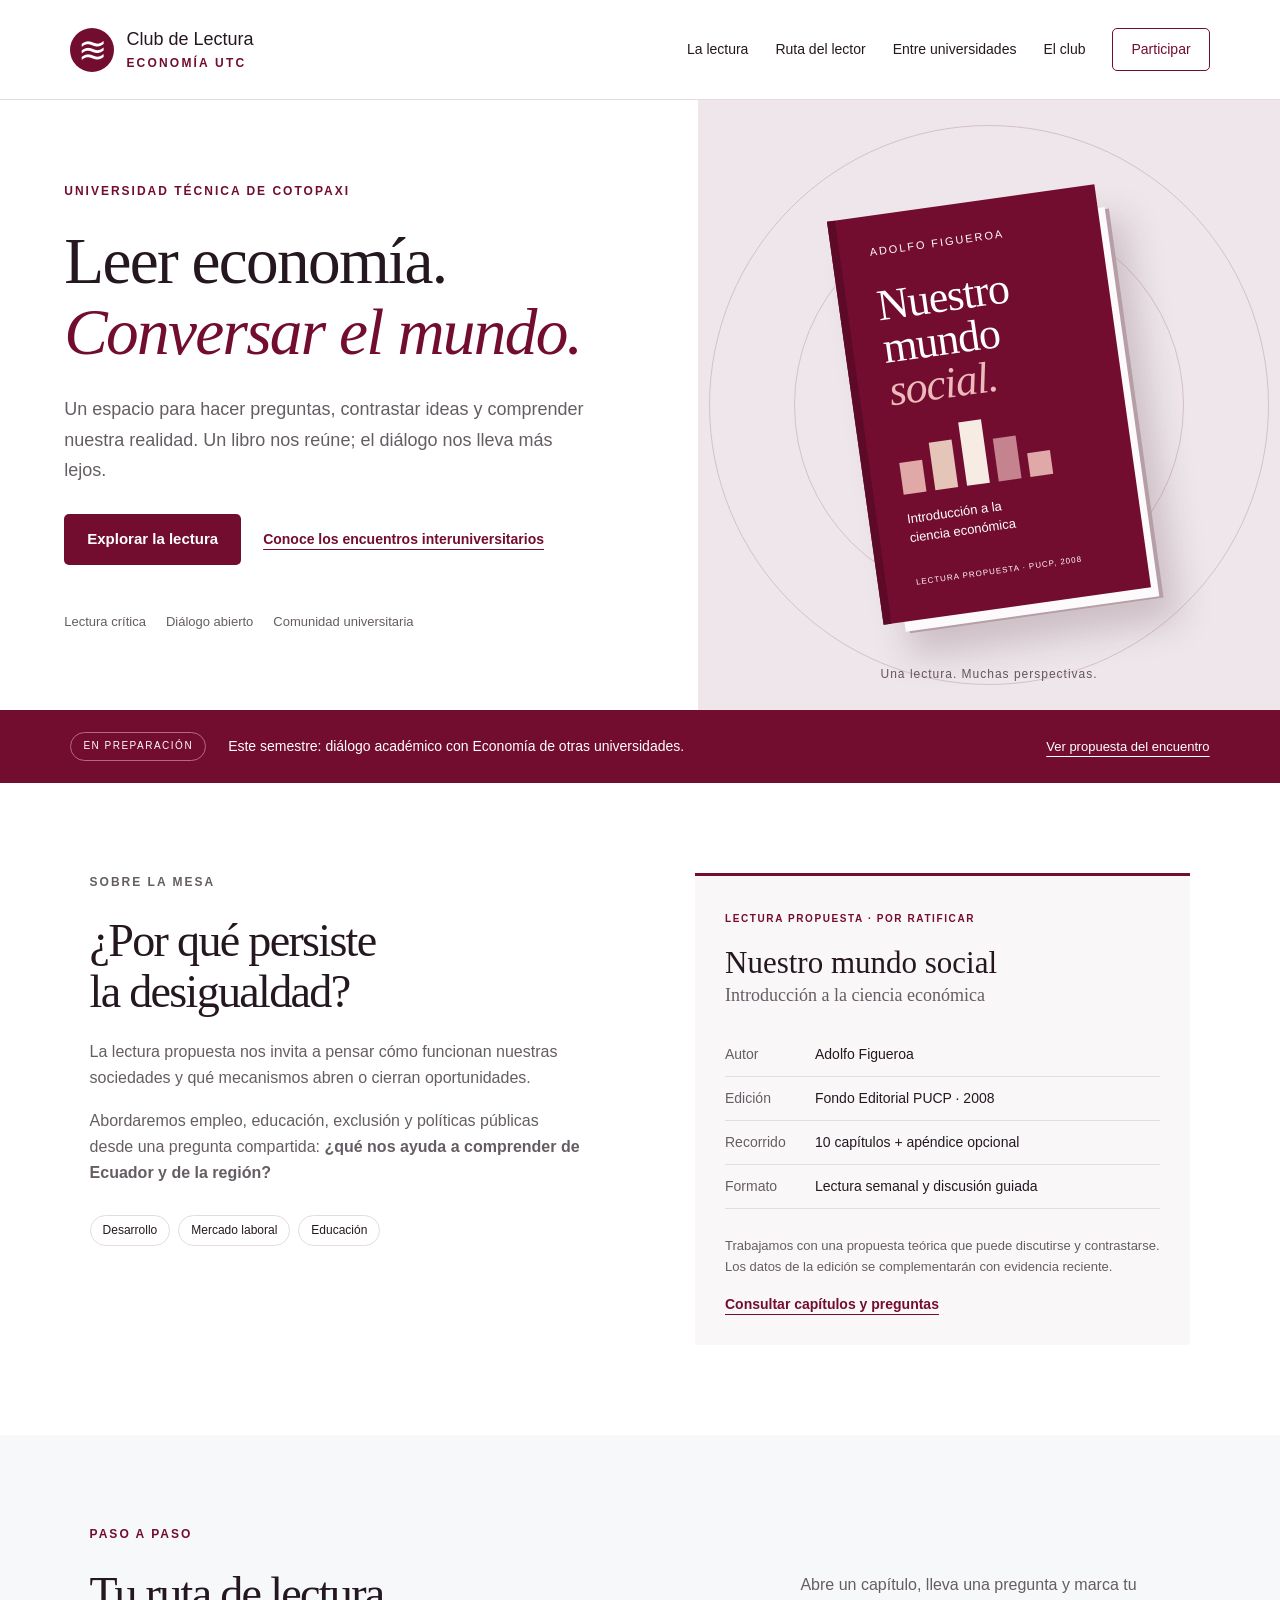
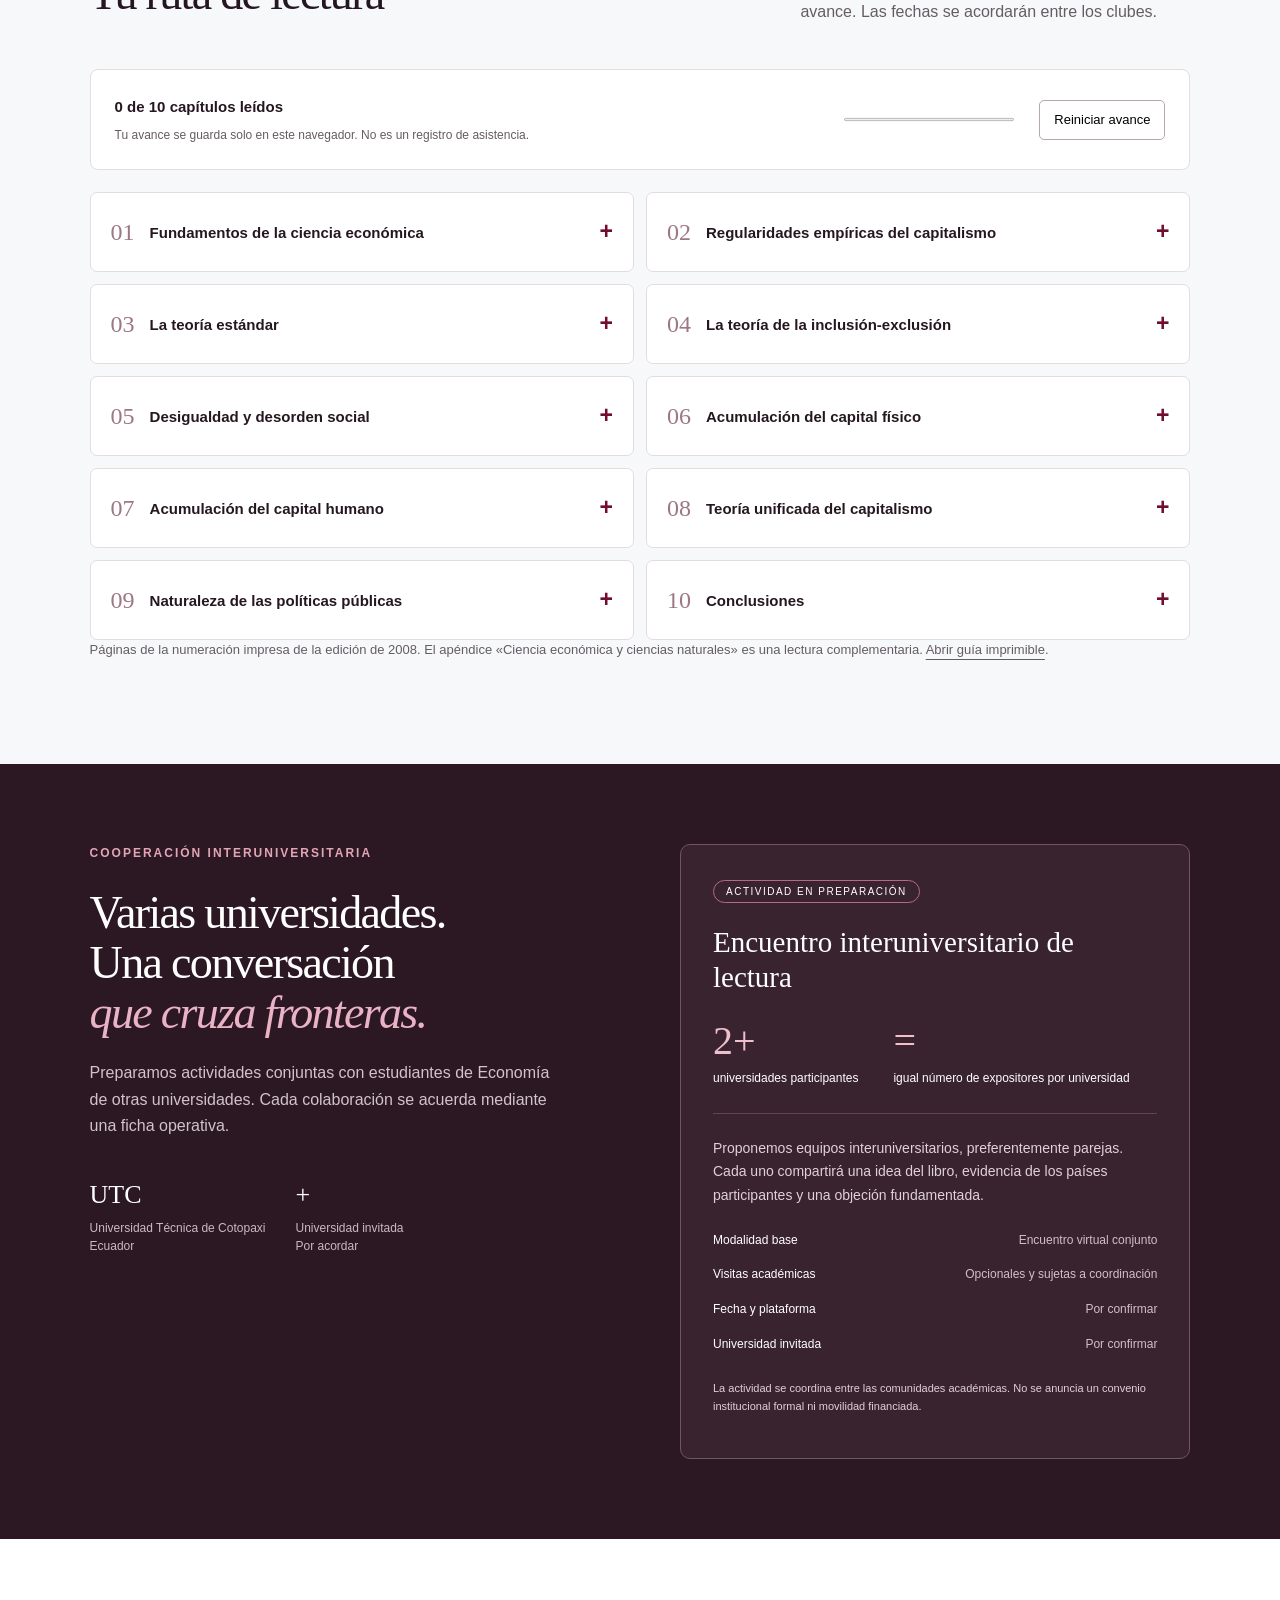
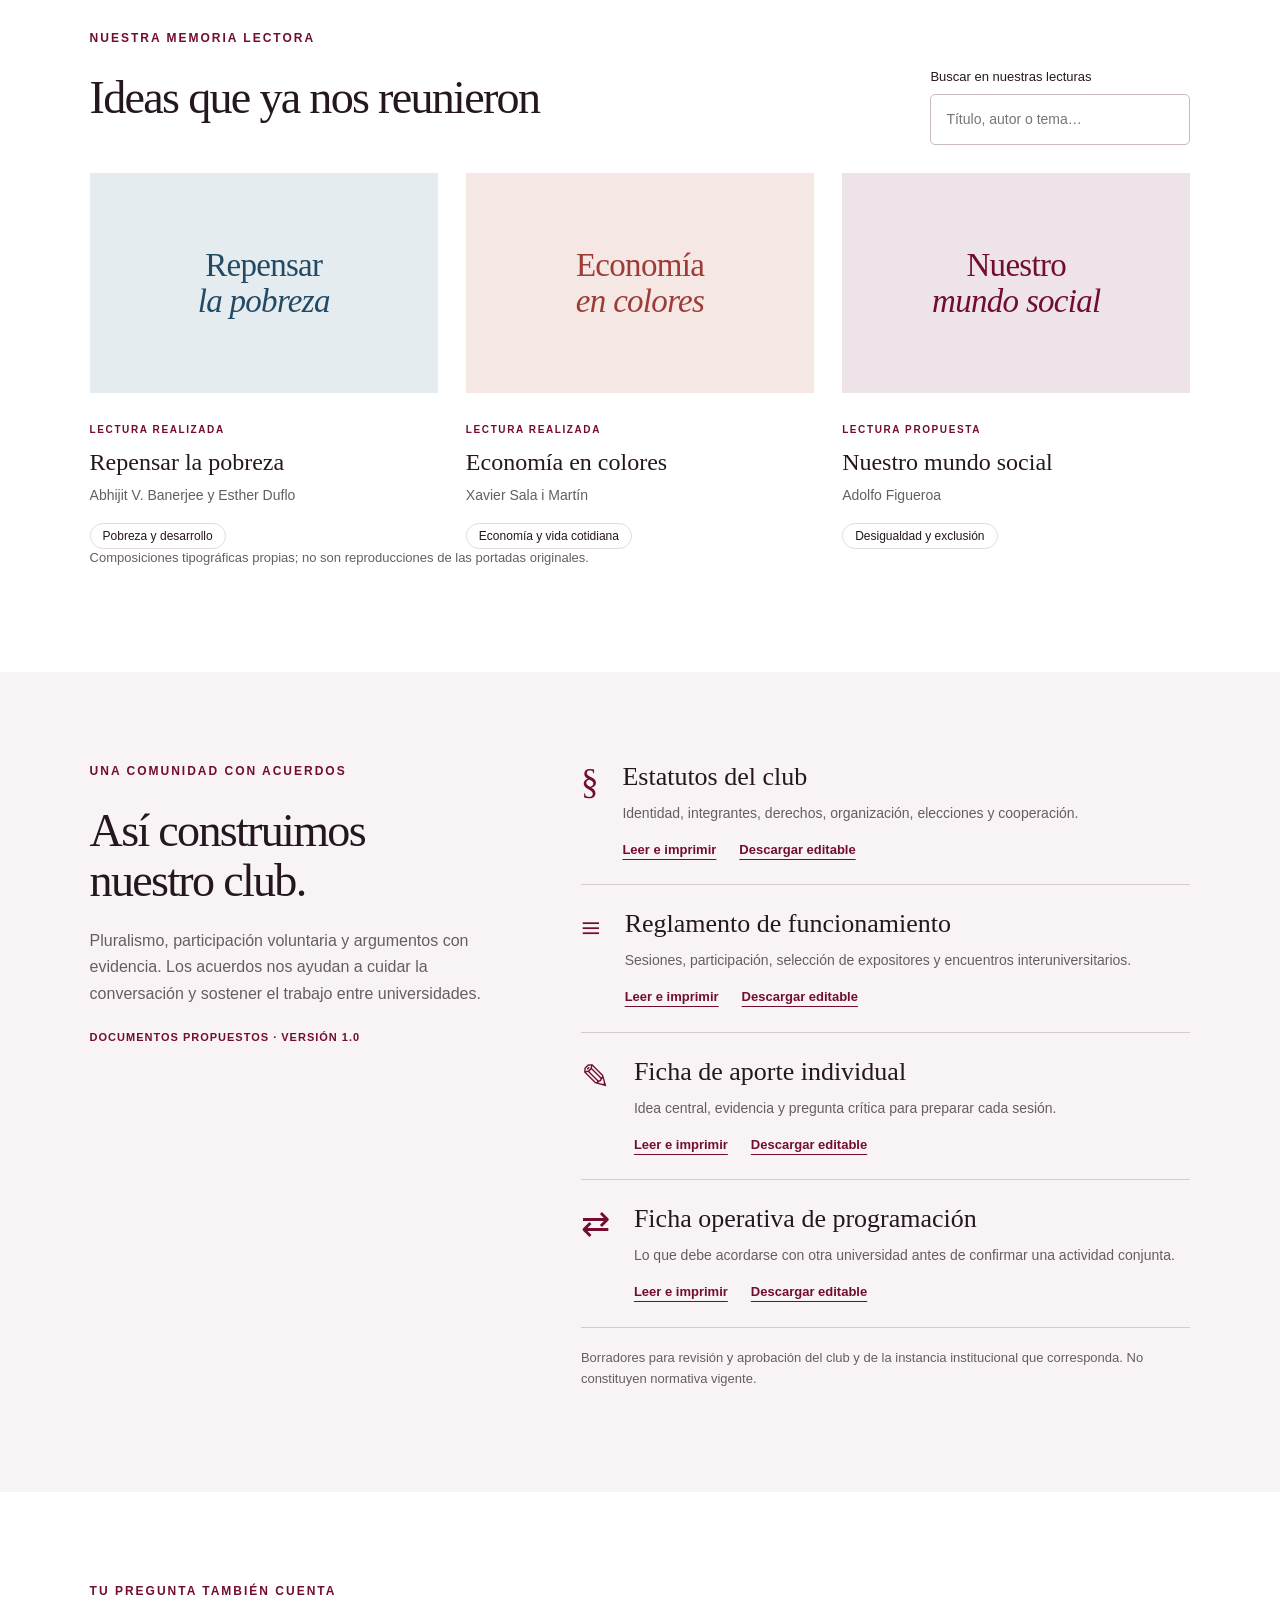
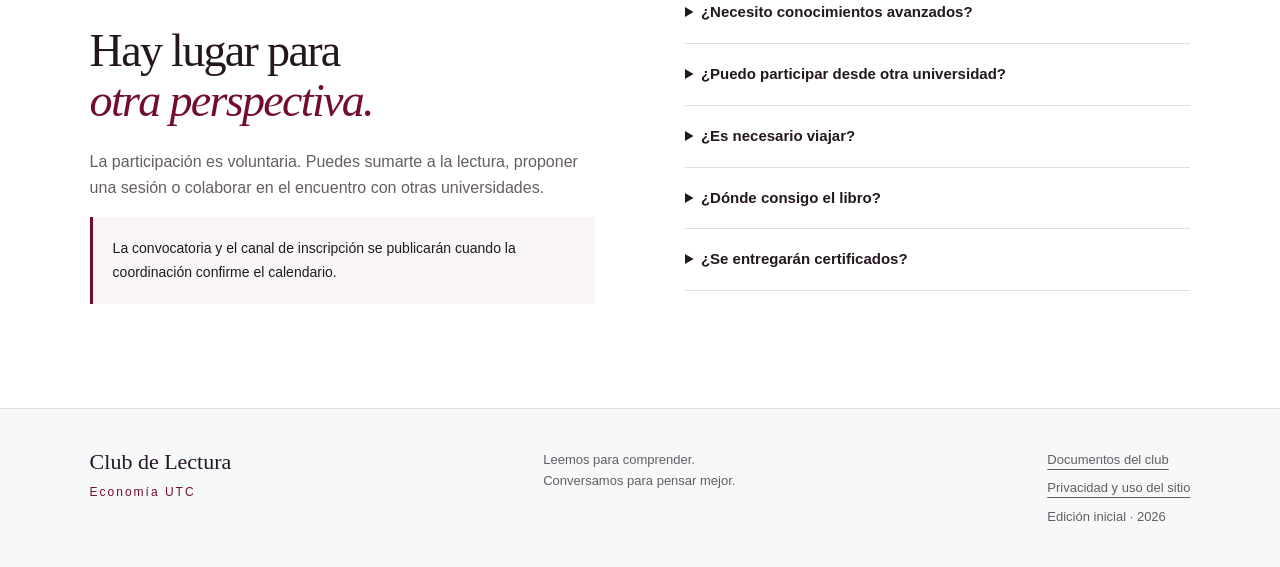
==== commit d0413d26: "Generalizar la cooperación interuniversitaria y añadir su ficha operativa El reglamento ataba la coo" ====
--- a/public/index.html
+++ b/public/index.html
@@ -2,13 +2,13 @@
 <html lang="es"><head><meta charset="utf-8"><meta name="viewport" content="width=device-width,initial-scale=1"><meta name="theme-color" content="#730d30"><meta name="description" content="Club de Lectura Economía UTC. Leemos, discutimos y conectamos ideas económicas entre universidades."><title>Club de Lectura · Economía UTC</title><link rel="icon" href="favicon.svg" type="image/svg+xml"><link rel="stylesheet" href="styles.css"><script src="contenido.js" defer></script><script src="app.js" defer></script></head>
 <body><a class="skip" href="#principal">Saltar al contenido</a>
 <header><a class="brand" href="#inicio" aria-label="Club de Lectura Economía UTC, inicio"><span class="brand-icon" aria-hidden="true">≋</span><span>Club de Lectura<strong>ECONOMÍA UTC</strong></span></a><button class="menu" aria-expanded="false" aria-controls="nav">Menú</button><nav id="nav" aria-label="Navegación principal"><a href="#lectura">La lectura</a><a href="#ruta">Ruta del lector</a><a href="#encuentro">Entre universidades</a><a href="#documentos">El club</a><a class="nav-cta" href="#participar">Participar</a></nav></header>
-<main id="principal"><section class="hero" id="inicio"><div class="hero-copy"><p class="eyebrow">UNIVERSIDAD TÉCNICA DE COTOPAXI</p><h1>Leer economía.<br><em>Conversar el mundo.</em></h1><p class="intro">Un espacio para hacer preguntas, contrastar ideas y comprender nuestra realidad. Un libro nos reúne; el diálogo nos lleva más lejos.</p><div class="actions"><a class="button" href="#lectura">Explorar la lectura</a><a class="text-link" href="#encuentro">Conoce el encuentro con San Marcos</a></div><div class="hero-foot"><span>Lectura crítica</span><span>Diálogo abierto</span><span>Comunidad universitaria</span></div></div><div class="book-scene" role="img" aria-label="Composición editorial del libro propuesto Nuestro mundo social de Adolfo Figueroa; no representa su portada original"><div class="orbit one"></div><div class="orbit two"></div><div class="book"><div class="book-top">ADOLFO FIGUEROA</div><div class="book-title">Nuestro<br>mundo<br><i>social.</i></div><div class="book-art"><span></span><span></span><span></span><span></span><span></span></div><p>Introducción a la<br>ciencia económica</p><small>LECTURA PROPUESTA · PUCP, 2008</small></div><span class="scene-note">Una lectura. Muchas perspectivas.</span></div></section>
-<div class="semester-bar"><span class="pill">EN PREPARACIÓN</span><p>Este semestre: diálogo académico con Economía de San Marcos, Perú.</p><a href="#encuentro">Ver propuesta del encuentro</a></div>
-<section id="lectura" class="section reading"><div><p class="eyebrow">SOBRE LA MESA</p><h2>¿Por qué persiste<br>la desigualdad?</h2><p>La lectura propuesta nos invita a pensar cómo funcionan nuestras sociedades y qué mecanismos abren o cierran oportunidades.</p><p>Abordaremos empleo, educación, exclusión y políticas públicas desde una pregunta compartida: <strong>¿qué nos ayuda a comprender de Ecuador y Perú?</strong></p><div class="tags"><span>Desarrollo</span><span>Mercado laboral</span><span>Educación</span></div></div><div class="reading-detail"><span class="small-label">LECTURA PROPUESTA · POR RATIFICAR</span><h3>Nuestro mundo social</h3><p class="subtitle">Introducción a la ciencia económica</p><dl><div><dt>Autor</dt><dd>Adolfo Figueroa</dd></div><div><dt>Edición</dt><dd>Fondo Editorial PUCP · 2008</dd></div><div><dt>Recorrido</dt><dd>10 capítulos + apéndice opcional</dd></div><div><dt>Formato</dt><dd>Lectura semanal y discusión guiada</dd></div></dl><p class="note">Trabajamos con una propuesta teórica que puede discutirse y contrastarse. Los datos de la edición se complementarán con evidencia reciente.</p><a href="#ruta" class="text-link">Consultar capítulos y preguntas</a></div></section>
+<main id="principal"><section class="hero" id="inicio"><div class="hero-copy"><p class="eyebrow">UNIVERSIDAD TÉCNICA DE COTOPAXI</p><h1>Leer economía.<br><em>Conversar el mundo.</em></h1><p class="intro">Un espacio para hacer preguntas, contrastar ideas y comprender nuestra realidad. Un libro nos reúne; el diálogo nos lleva más lejos.</p><div class="actions"><a class="button" href="#lectura">Explorar la lectura</a><a class="text-link" href="#encuentro">Conoce los encuentros interuniversitarios</a></div><div class="hero-foot"><span>Lectura crítica</span><span>Diálogo abierto</span><span>Comunidad universitaria</span></div></div><div class="book-scene" role="img" aria-label="Composición editorial del libro propuesto Nuestro mundo social de Adolfo Figueroa; no representa su portada original"><div class="orbit one"></div><div class="orbit two"></div><div class="book"><div class="book-top">ADOLFO FIGUEROA</div><div class="book-title">Nuestro<br>mundo<br><i>social.</i></div><div class="book-art"><span></span><span></span><span></span><span></span><span></span></div><p>Introducción a la<br>ciencia económica</p><small>LECTURA PROPUESTA · PUCP, 2008</small></div><span class="scene-note">Una lectura. Muchas perspectivas.</span></div></section>
+<div class="semester-bar"><span class="pill">EN PREPARACIÓN</span><p>Este semestre: diálogo académico con Economía de otras universidades.</p><a href="#encuentro">Ver propuesta del encuentro</a></div>
+<section id="lectura" class="section reading"><div><p class="eyebrow">SOBRE LA MESA</p><h2>¿Por qué persiste<br>la desigualdad?</h2><p>La lectura propuesta nos invita a pensar cómo funcionan nuestras sociedades y qué mecanismos abren o cierran oportunidades.</p><p>Abordaremos empleo, educación, exclusión y políticas públicas desde una pregunta compartida: <strong>¿qué nos ayuda a comprender de Ecuador y de la región?</strong></p><div class="tags"><span>Desarrollo</span><span>Mercado laboral</span><span>Educación</span></div></div><div class="reading-detail"><span class="small-label">LECTURA PROPUESTA · POR RATIFICAR</span><h3>Nuestro mundo social</h3><p class="subtitle">Introducción a la ciencia económica</p><dl><div><dt>Autor</dt><dd>Adolfo Figueroa</dd></div><div><dt>Edición</dt><dd>Fondo Editorial PUCP · 2008</dd></div><div><dt>Recorrido</dt><dd>10 capítulos + apéndice opcional</dd></div><div><dt>Formato</dt><dd>Lectura semanal y discusión guiada</dd></div></dl><p class="note">Trabajamos con una propuesta teórica que puede discutirse y contrastarse. Los datos de la edición se complementarán con evidencia reciente.</p><a href="#ruta" class="text-link">Consultar capítulos y preguntas</a></div></section>
 <section class="section route" id="ruta"><div class="section-heading"><div><p class="eyebrow">PASO A PASO</p><h2>Tu ruta de lectura</h2></div><p>Abre un capítulo, lleva una pregunta y marca tu avance. Las fechas se acordarán entre los clubes.</p></div><div class="progress-panel"><div><strong id="progress-label" aria-live="polite">0 de 10 capítulos leídos</strong><p id="storage-note">Tu avance se guarda solo en este navegador. No es un registro de asistencia.</p></div><progress id="progress" max="10" value="0" aria-label="Capítulos leídos"></progress><button id="reset" class="small-button">Reiniciar avance</button></div><div id="chapters" class="chapters"></div><noscript><p>Activa JavaScript para utilizar el seguimiento personal. Puedes consultar el <a href="documentos/guia-lectura.html">recorrido completo de lectura</a>.</p></noscript><p class="note">Páginas de la numeración impresa de la edición de 2008. El apéndice «Ciencia económica y ciencias naturales» es una lectura complementaria. <a href="documentos/guia-lectura.html">Abrir guía imprimible</a>.</p></section>
-<section id="encuentro" class="collaboration"><div class="collab-intro"><p class="eyebrow">ECUADOR × PERÚ</p><h2>Dos universidades.<br>Una conversación<br><em>que cruza fronteras.</em></h2><p>Este semestre prepararemos una actividad conjunta con estudiantes de Economía de la Universidad Nacional Mayor de San Marcos.</p><div class="university-pair"><div><b>UTC</b><span>Universidad Técnica de Cotopaxi<br>Ecuador</span></div><div><b>UNMSM</b><span>Universidad Nacional Mayor de San Marcos<br>Perú</span></div></div></div><div class="event-panel"><span class="pill light">ACTIVIDAD EN PREPARACIÓN</span><h3>Encuentro interuniversitario de lectura</h3><div class="event-numbers"><div><b>10</b><span>estudiantes expositores</span></div><div><b>5 + 5</b><span>de UTC y San Marcos</span></div></div><p>Proponemos cinco parejas interuniversitarias. Cada una compartirá una idea del libro, evidencia de ambos países y una objeción fundamentada.</p><ul class="event-list"><li><strong>Modalidad base</strong><span>Encuentro virtual conjunto</span></li><li><strong>Visitas académicas</strong><span>Opcionales y sujetas a coordinación</span></li><li><strong>Fecha y plataforma</strong><span>Por confirmar</span></li><li><strong>Enlace San Marcos</strong><span>Profesor José Antonio · datos por completar</span></li></ul><p class="event-note">La actividad se coordina entre las comunidades académicas. No se anuncia un convenio institucional formal ni movilidad financiada.</p></div></section>
+<section id="encuentro" class="collaboration"><div class="collab-intro"><p class="eyebrow">COOPERACIÓN INTERUNIVERSITARIA</p><h2>Varias universidades.<br>Una conversación<br><em>que cruza fronteras.</em></h2><p>Preparamos actividades conjuntas con estudiantes de Economía de otras universidades. Cada colaboración se acuerda mediante una ficha operativa.</p><div class="university-pair"><div><b>UTC</b><span>Universidad Técnica de Cotopaxi<br>Ecuador</span></div><div><b>+</b><span>Universidad invitada<br>Por acordar</span></div></div></div><div class="event-panel"><span class="pill light">ACTIVIDAD EN PREPARACIÓN</span><h3>Encuentro interuniversitario de lectura</h3><div class="event-numbers"><div><b>2+</b><span>universidades participantes</span></div><div><b>=</b><span>igual número de expositores por universidad</span></div></div><p>Proponemos equipos interuniversitarios, preferentemente parejas. Cada uno compartirá una idea del libro, evidencia de los países participantes y una objeción fundamentada.</p><ul class="event-list"><li><strong>Modalidad base</strong><span>Encuentro virtual conjunto</span></li><li><strong>Visitas académicas</strong><span>Opcionales y sujetas a coordinación</span></li><li><strong>Fecha y plataforma</strong><span>Por confirmar</span></li><li><strong>Universidad invitada</strong><span>Por confirmar</span></li></ul><p class="event-note">La actividad se coordina entre las comunidades académicas. No se anuncia un convenio institucional formal ni movilidad financiada.</p></div></section>
 <section class="section" id="biblioteca"><div class="section-heading"><div><p class="eyebrow">NUESTRA MEMORIA LECTORA</p><h2>Ideas que ya nos reunieron</h2></div><label class="search">Buscar en nuestras lecturas<input id="book-search" type="search" placeholder="Título, autor o tema…"></label></div><div class="books-grid"><article class="past-book" data-search="repensar pobreza esther duflo abhijit banerjee desarrollo"><div class="mini-cover blue" aria-hidden="true">Repensar<br><i>la pobreza</i></div><span class="small-label">LECTURA REALIZADA</span><h3>Repensar la pobreza</h3><p>Abhijit V. Banerjee y Esther Duflo</p><span class="topic">Pobreza y desarrollo</span></article><article class="past-book" data-search="economia colores xavier sala martin divulgacion"><div class="mini-cover coral" aria-hidden="true">Economía<br><i>en colores</i></div><span class="small-label">LECTURA REALIZADA</span><h3>Economía en colores</h3><p>Xavier Sala i Martín</p><span class="topic">Economía y vida cotidiana</span></article><article class="past-book" data-search="nuestro mundo social adolfo figueroa desigualdad exclusion"><div class="mini-cover wine" aria-hidden="true">Nuestro<br><i>mundo social</i></div><span class="small-label">LECTURA PROPUESTA</span><h3>Nuestro mundo social</h3><p>Adolfo Figueroa</p><span class="topic">Desigualdad y exclusión</span></article></div><p id="no-results" hidden role="status">No hay lecturas que coincidan con tu búsqueda.</p><p class="note">Composiciones tipográficas propias; no son reproducciones de las portadas originales.</p></section>
-<section id="documentos" class="section governance"><div><p class="eyebrow">UNA COMUNIDAD CON ACUERDOS</p><h2>Así construimos<br>nuestro club.</h2><p>Pluralismo, participación voluntaria y argumentos con evidencia. Los acuerdos nos ayudan a cuidar la conversación y sostener el trabajo entre universidades.</p><span class="draft-label">DOCUMENTOS PROPUESTOS · VERSIÓN 1.0</span></div><div class="doc-list"><article><span class="doc-icon" aria-hidden="true">§</span><div><h3>Estatutos del club</h3><p>Identidad, integrantes, derechos, organización, elecciones y cooperación.</p><div class="doc-actions"><a href="documentos/estatutos.html">Leer e imprimir</a><a href="documentos/estatutos.md" download>Descargar editable</a></div></div></article><article><span class="doc-icon" aria-hidden="true">≡</span><div><h3>Reglamento de funcionamiento</h3><p>Sesiones, participación, selección de expositores y encuentros interuniversitarios.</p><div class="doc-actions"><a href="documentos/reglamento.html">Leer e imprimir</a><a href="documentos/reglamento.md" download>Descargar editable</a></div></div></article><article><span class="doc-icon" aria-hidden="true">✎</span><div><h3>Ficha de aporte individual</h3><p>Idea central, evidencia y pregunta crítica para preparar cada sesión.</p><div class="doc-actions"><a href="documentos/ficha-aporte.html">Leer e imprimir</a><a href="documentos/ficha-aporte.md" download>Descargar editable</a></div></div></article><p class="note">Borradores para revisión y aprobación del club y de la instancia institucional que corresponda. No constituyen normativa vigente.</p></div></section>
-<section class="section participation" id="participar"><div><p class="eyebrow">TU PREGUNTA TAMBIÉN CUENTA</p><h2>Hay lugar para<br><em>otra perspectiva.</em></h2><p>La participación es voluntaria. Puedes sumarte a la lectura, proponer una sesión o colaborar en el encuentro con otras universidades.</p><div id="registration"><p class="registration-note">La convocatoria y el canal de inscripción se publicarán cuando la coordinación confirme el calendario.</p></div></div><div class="faq"><details><summary>¿Necesito conocimientos avanzados?</summary><p>No se requieren matemáticas avanzadas para la lectura propuesta. La discusión contará con orientación; los conceptos más complejos se trabajarán en conjunto.</p></details><details><summary>¿Puedo participar desde otra universidad?</summary><p>Sí, mediante las convocatorias y actividades interuniversitarias que acuerde la coordinación. Este semestre se prepara el encuentro con Economía de San Marcos.</p></details><details><summary>¿Es necesario viajar?</summary><p>No. El encuentro final tendrá una modalidad virtual. Las visitas serán opcionales y dependerán de los acuerdos y recursos disponibles.</p></details><details><summary>¿Dónde consigo el libro?</summary><p>Consulta bibliotecas y canales autorizados de la editorial. El club coordinará el acceso legítimo a la obra; esta web no distribuye el PDF completo.</p></details><details><summary>¿Se entregarán certificados?</summary><p>Su emisión no está confirmada. Cualquier constancia institucional dependerá de la autorización correspondiente y de los criterios comunicados en la convocatoria.</p></details></div></section></main>
+<section id="documentos" class="section governance"><div><p class="eyebrow">UNA COMUNIDAD CON ACUERDOS</p><h2>Así construimos<br>nuestro club.</h2><p>Pluralismo, participación voluntaria y argumentos con evidencia. Los acuerdos nos ayudan a cuidar la conversación y sostener el trabajo entre universidades.</p><span class="draft-label">DOCUMENTOS PROPUESTOS · VERSIÓN 1.0</span></div><div class="doc-list"><article><span class="doc-icon" aria-hidden="true">§</span><div><h3>Estatutos del club</h3><p>Identidad, integrantes, derechos, organización, elecciones y cooperación.</p><div class="doc-actions"><a href="documentos/estatutos.html">Leer e imprimir</a><a href="documentos/estatutos.md" download>Descargar editable</a></div></div></article><article><span class="doc-icon" aria-hidden="true">≡</span><div><h3>Reglamento de funcionamiento</h3><p>Sesiones, participación, selección de expositores y encuentros interuniversitarios.</p><div class="doc-actions"><a href="documentos/reglamento.html">Leer e imprimir</a><a href="documentos/reglamento.md" download>Descargar editable</a></div></div></article><article><span class="doc-icon" aria-hidden="true">✎</span><div><h3>Ficha de aporte individual</h3><p>Idea central, evidencia y pregunta crítica para preparar cada sesión.</p><div class="doc-actions"><a href="documentos/ficha-aporte.html">Leer e imprimir</a><a href="documentos/ficha-aporte.md" download>Descargar editable</a></div></div></article><article><span class="doc-icon" aria-hidden="true">⇄</span><div><h3>Ficha operativa de programación</h3><p>Lo que debe acordarse con otra universidad antes de confirmar una actividad conjunta.</p><div class="doc-actions"><a href="documentos/ficha-programacion.html">Leer e imprimir</a><a href="documentos/ficha-programacion.md" download>Descargar editable</a></div></div></article><p class="note">Borradores para revisión y aprobación del club y de la instancia institucional que corresponda. No constituyen normativa vigente.</p></div></section>
+<section class="section participation" id="participar"><div><p class="eyebrow">TU PREGUNTA TAMBIÉN CUENTA</p><h2>Hay lugar para<br><em>otra perspectiva.</em></h2><p>La participación es voluntaria. Puedes sumarte a la lectura, proponer una sesión o colaborar en el encuentro con otras universidades.</p><div id="registration"><p class="registration-note">La convocatoria y el canal de inscripción se publicarán cuando la coordinación confirme el calendario.</p></div></div><div class="faq"><details><summary>¿Necesito conocimientos avanzados?</summary><p>No se requieren matemáticas avanzadas para la lectura propuesta. La discusión contará con orientación; los conceptos más complejos se trabajarán en conjunto.</p></details><details><summary>¿Puedo participar desde otra universidad?</summary><p>Sí, mediante las convocatorias y actividades interuniversitarias que acuerde la coordinación. Cada colaboración se define en una ficha operativa.</p></details><details><summary>¿Es necesario viajar?</summary><p>No. Cada encuentro tendrá una modalidad virtual. Las visitas serán opcionales y dependerán de los acuerdos y recursos disponibles.</p></details><details><summary>¿Dónde consigo el libro?</summary><p>Consulta bibliotecas y canales autorizados de la editorial. El club coordinará el acceso legítimo a la obra; esta web no distribuye el PDF completo.</p></details><details><summary>¿Se entregarán certificados?</summary><p>Su emisión no está confirmada. Cualquier constancia institucional dependerá de la autorización correspondiente y de los criterios comunicados en la convocatoria.</p></details></div></section></main>
 <footer><a class="footer-brand" href="#inicio">Club de Lectura <b>Economía UTC</b></a><p>Leemos para comprender.<br>Conversamos para pensar mejor.</p><div><a href="#documentos">Documentos del club</a><a href="documentos/privacidad.html">Privacidad y uso del sitio</a><span>Edición inicial · 2026</span></div></footer><dialog id="reset-dialog"><h2>¿Reiniciar tu avance?</h2><p>Se borrarán las marcas de lectura de este navegador.</p><div class="actions"><button class="small-button" id="cancel-reset">Conservar avance</button><button class="button" id="confirm-reset">Reiniciar</button></div></dialog>
 </body></html>
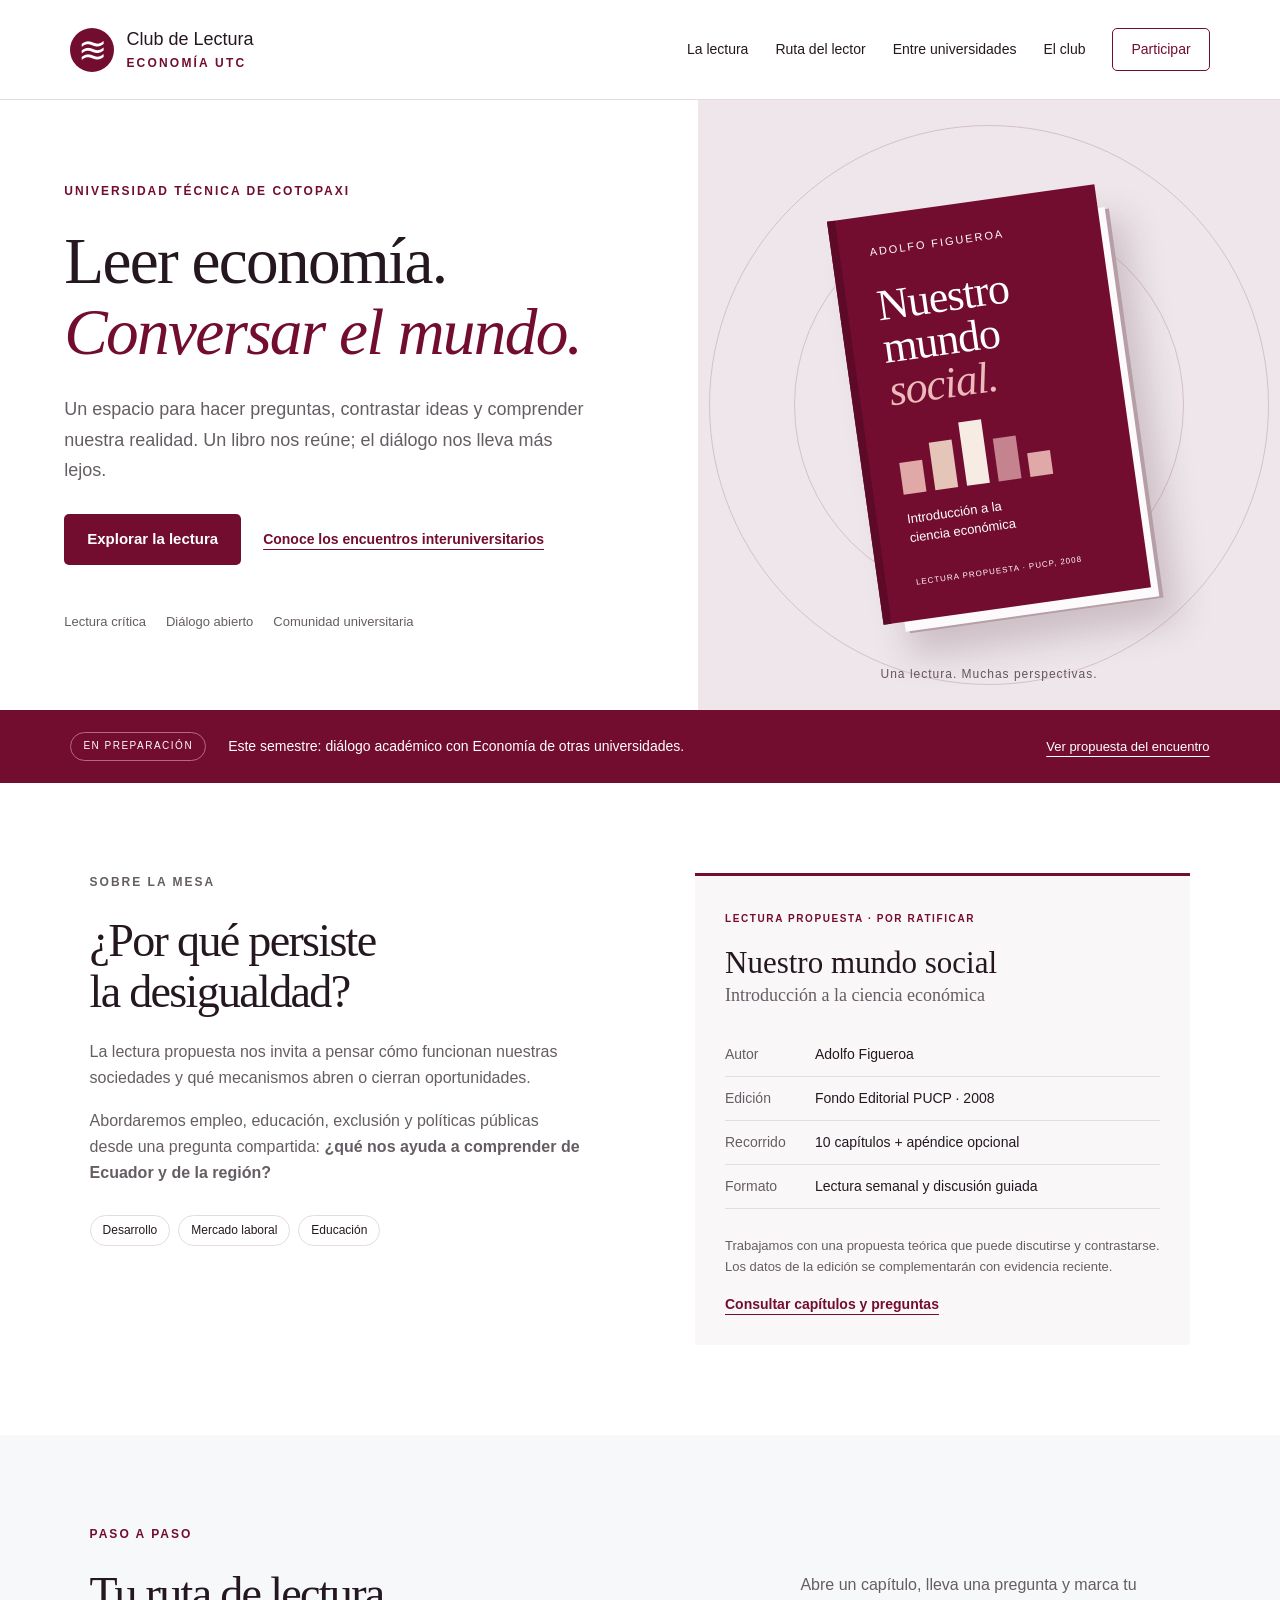
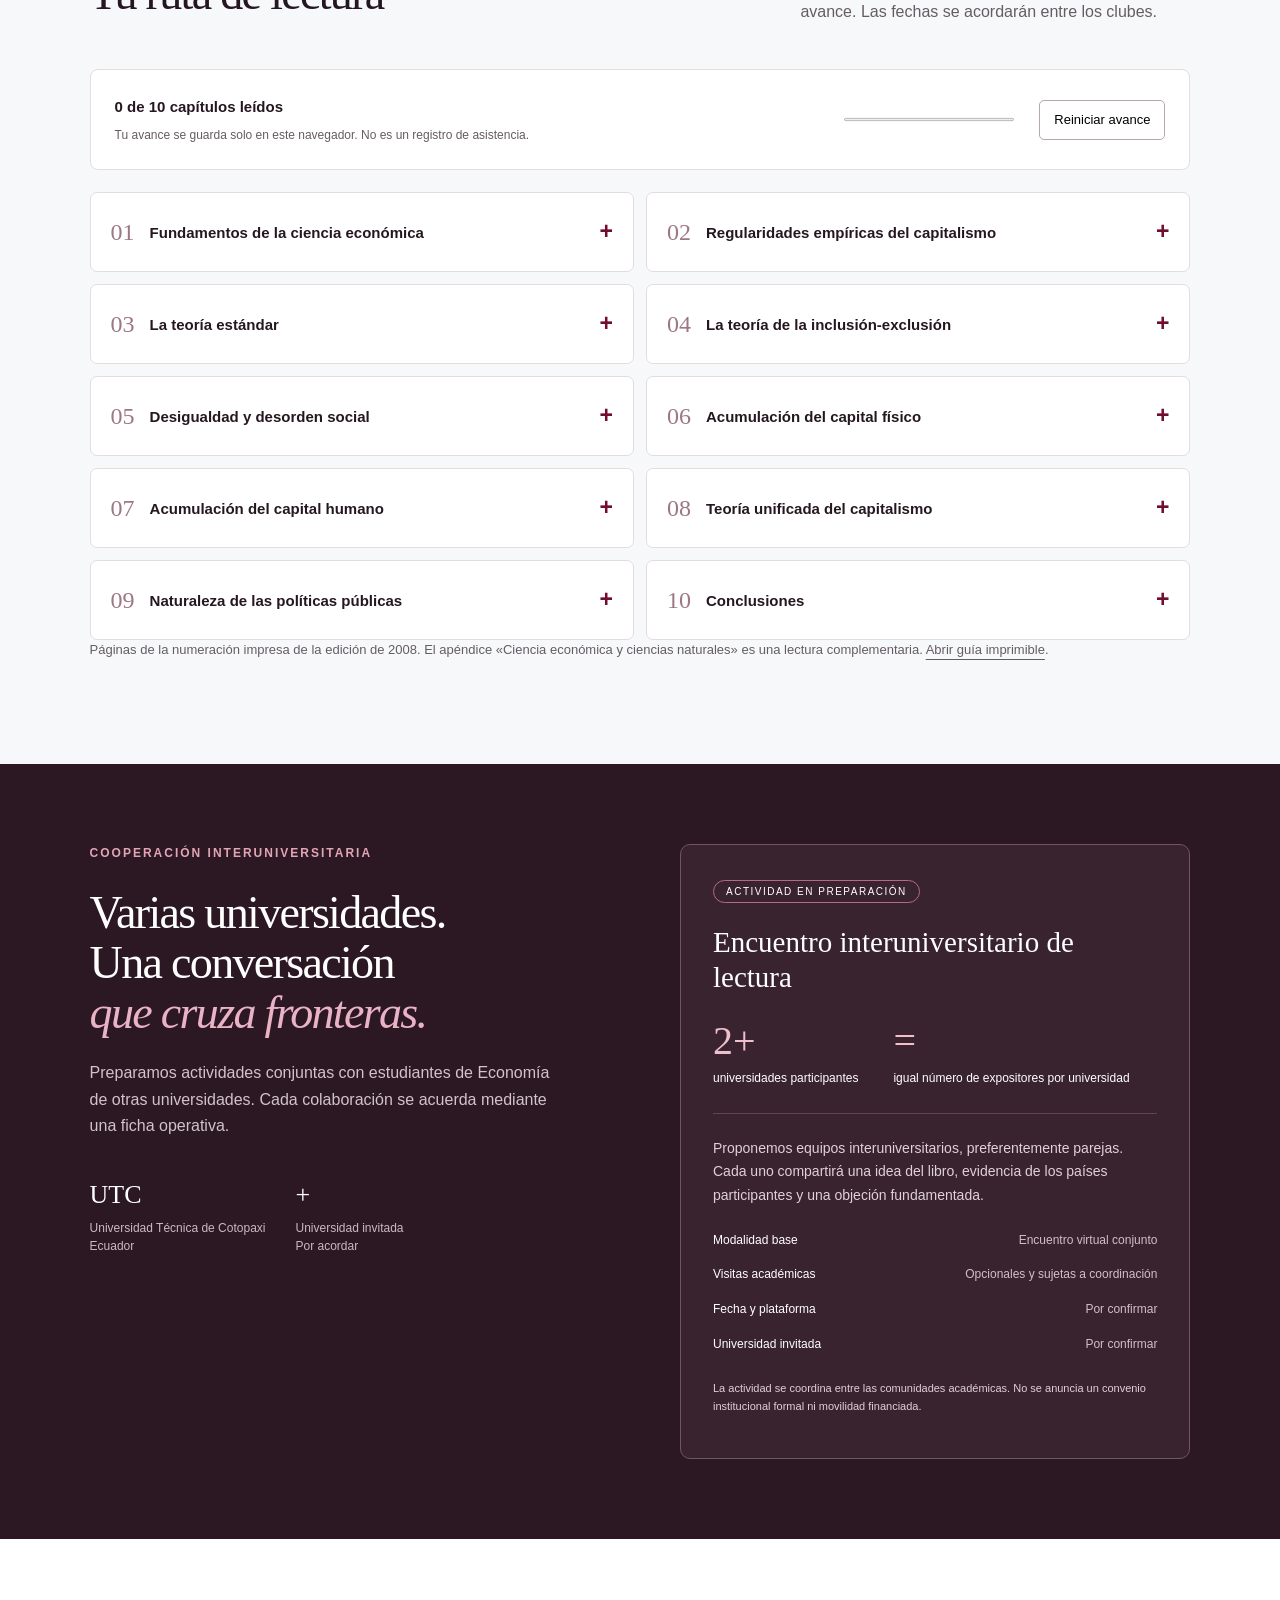
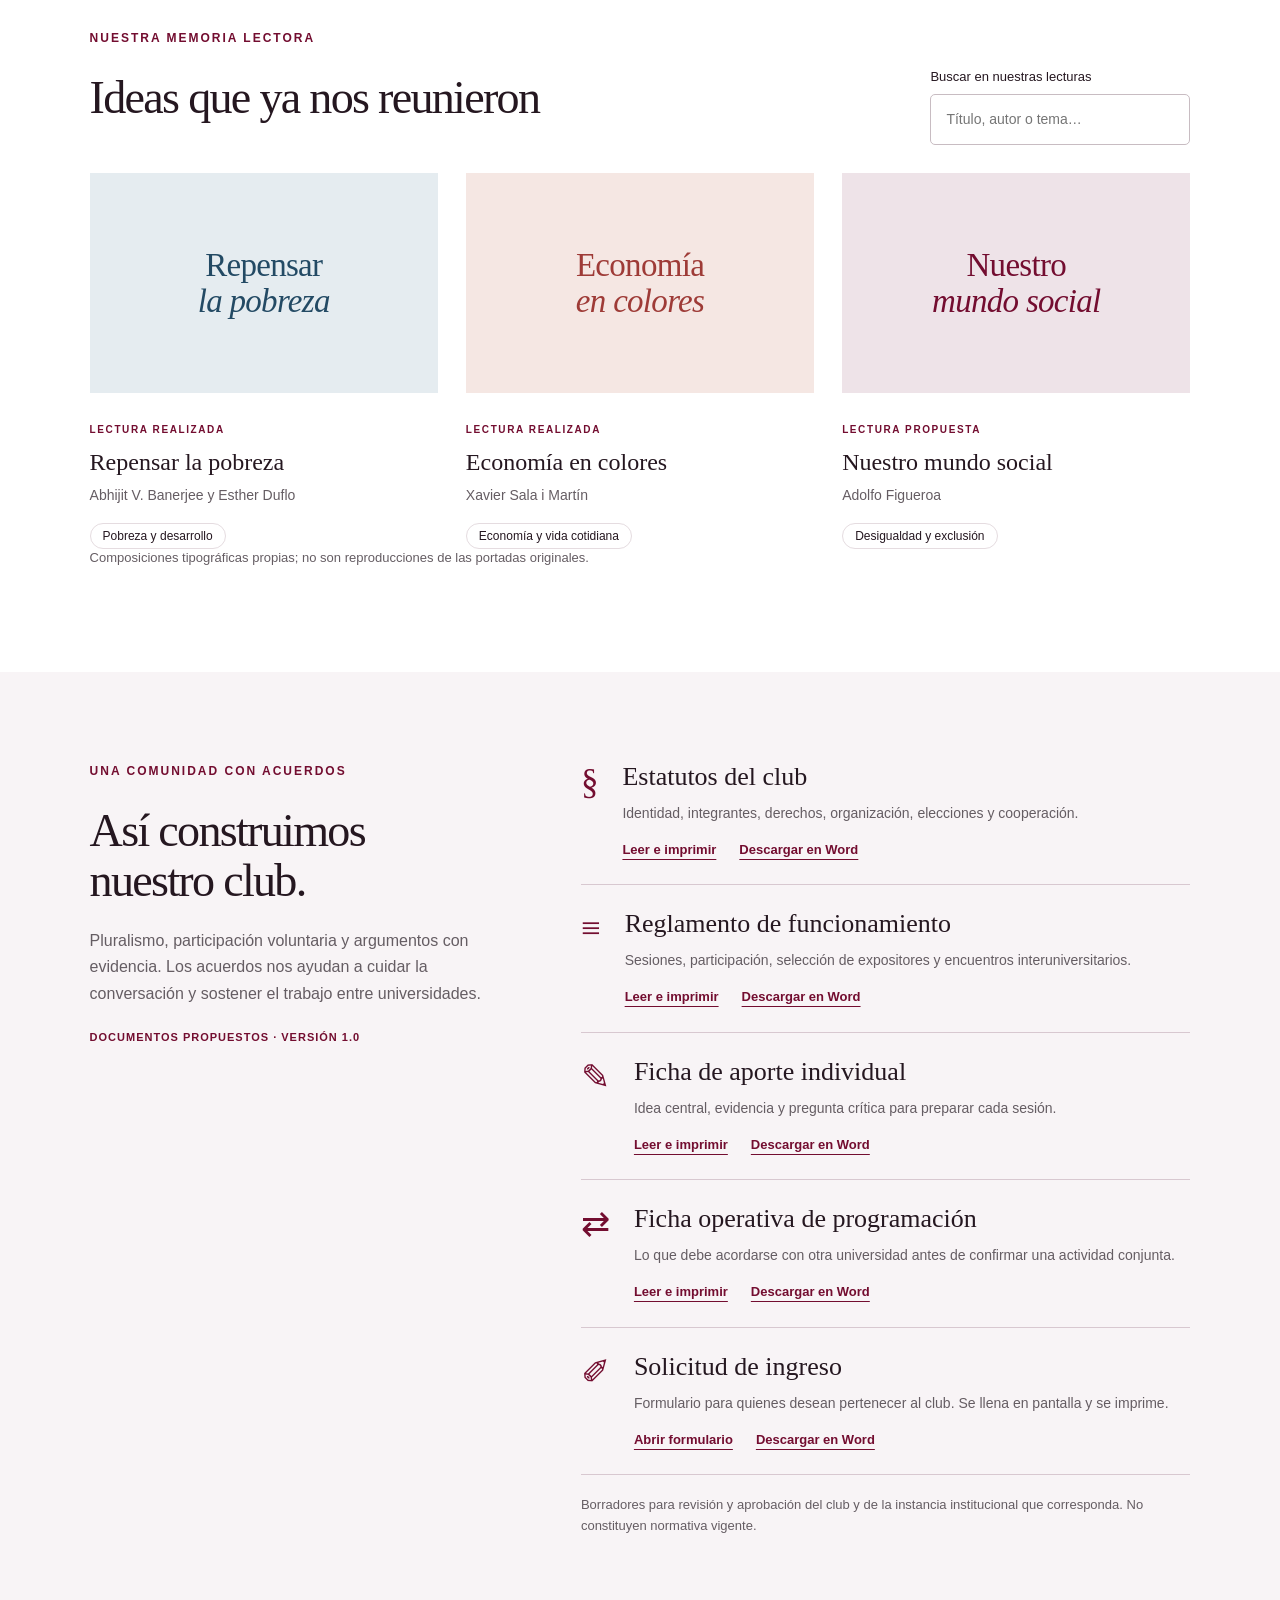
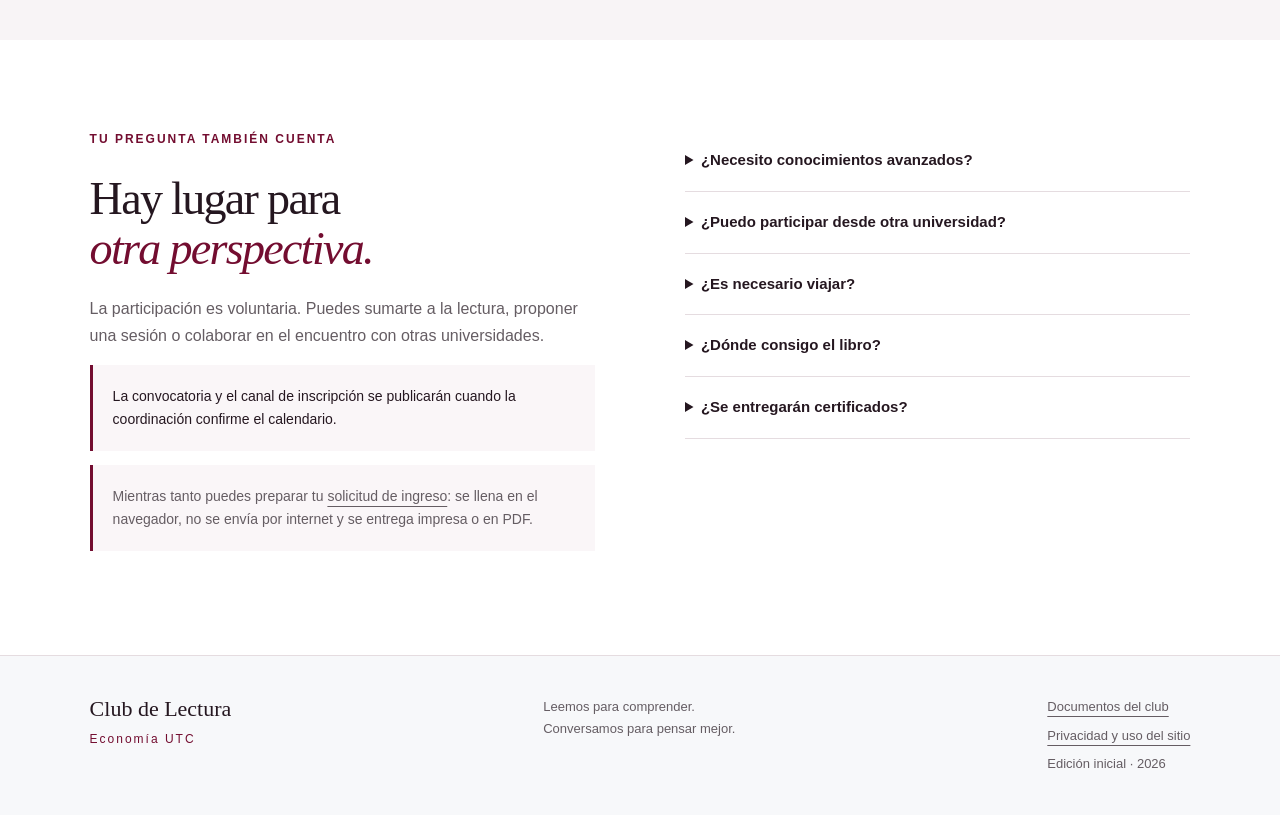
==== commit bc3c7cd5: "Añadir la solicitud de ingreso y servir los editables en Word Solicitud de ingreso (Artículo 7 de lo" ====
--- a/public/index.html
+++ b/public/index.html
@@ -8,7 +8,7 @@
 <section class="section route" id="ruta"><div class="section-heading"><div><p class="eyebrow">PASO A PASO</p><h2>Tu ruta de lectura</h2></div><p>Abre un capítulo, lleva una pregunta y marca tu avance. Las fechas se acordarán entre los clubes.</p></div><div class="progress-panel"><div><strong id="progress-label" aria-live="polite">0 de 10 capítulos leídos</strong><p id="storage-note">Tu avance se guarda solo en este navegador. No es un registro de asistencia.</p></div><progress id="progress" max="10" value="0" aria-label="Capítulos leídos"></progress><button id="reset" class="small-button">Reiniciar avance</button></div><div id="chapters" class="chapters"></div><noscript><p>Activa JavaScript para utilizar el seguimiento personal. Puedes consultar el <a href="documentos/guia-lectura.html">recorrido completo de lectura</a>.</p></noscript><p class="note">Páginas de la numeración impresa de la edición de 2008. El apéndice «Ciencia económica y ciencias naturales» es una lectura complementaria. <a href="documentos/guia-lectura.html">Abrir guía imprimible</a>.</p></section>
 <section id="encuentro" class="collaboration"><div class="collab-intro"><p class="eyebrow">COOPERACIÓN INTERUNIVERSITARIA</p><h2>Varias universidades.<br>Una conversación<br><em>que cruza fronteras.</em></h2><p>Preparamos actividades conjuntas con estudiantes de Economía de otras universidades. Cada colaboración se acuerda mediante una ficha operativa.</p><div class="university-pair"><div><b>UTC</b><span>Universidad Técnica de Cotopaxi<br>Ecuador</span></div><div><b>+</b><span>Universidad invitada<br>Por acordar</span></div></div></div><div class="event-panel"><span class="pill light">ACTIVIDAD EN PREPARACIÓN</span><h3>Encuentro interuniversitario de lectura</h3><div class="event-numbers"><div><b>2+</b><span>universidades participantes</span></div><div><b>=</b><span>igual número de expositores por universidad</span></div></div><p>Proponemos equipos interuniversitarios, preferentemente parejas. Cada uno compartirá una idea del libro, evidencia de los países participantes y una objeción fundamentada.</p><ul class="event-list"><li><strong>Modalidad base</strong><span>Encuentro virtual conjunto</span></li><li><strong>Visitas académicas</strong><span>Opcionales y sujetas a coordinación</span></li><li><strong>Fecha y plataforma</strong><span>Por confirmar</span></li><li><strong>Universidad invitada</strong><span>Por confirmar</span></li></ul><p class="event-note">La actividad se coordina entre las comunidades académicas. No se anuncia un convenio institucional formal ni movilidad financiada.</p></div></section>
 <section class="section" id="biblioteca"><div class="section-heading"><div><p class="eyebrow">NUESTRA MEMORIA LECTORA</p><h2>Ideas que ya nos reunieron</h2></div><label class="search">Buscar en nuestras lecturas<input id="book-search" type="search" placeholder="Título, autor o tema…"></label></div><div class="books-grid"><article class="past-book" data-search="repensar pobreza esther duflo abhijit banerjee desarrollo"><div class="mini-cover blue" aria-hidden="true">Repensar<br><i>la pobreza</i></div><span class="small-label">LECTURA REALIZADA</span><h3>Repensar la pobreza</h3><p>Abhijit V. Banerjee y Esther Duflo</p><span class="topic">Pobreza y desarrollo</span></article><article class="past-book" data-search="economia colores xavier sala martin divulgacion"><div class="mini-cover coral" aria-hidden="true">Economía<br><i>en colores</i></div><span class="small-label">LECTURA REALIZADA</span><h3>Economía en colores</h3><p>Xavier Sala i Martín</p><span class="topic">Economía y vida cotidiana</span></article><article class="past-book" data-search="nuestro mundo social adolfo figueroa desigualdad exclusion"><div class="mini-cover wine" aria-hidden="true">Nuestro<br><i>mundo social</i></div><span class="small-label">LECTURA PROPUESTA</span><h3>Nuestro mundo social</h3><p>Adolfo Figueroa</p><span class="topic">Desigualdad y exclusión</span></article></div><p id="no-results" hidden role="status">No hay lecturas que coincidan con tu búsqueda.</p><p class="note">Composiciones tipográficas propias; no son reproducciones de las portadas originales.</p></section>
-<section id="documentos" class="section governance"><div><p class="eyebrow">UNA COMUNIDAD CON ACUERDOS</p><h2>Así construimos<br>nuestro club.</h2><p>Pluralismo, participación voluntaria y argumentos con evidencia. Los acuerdos nos ayudan a cuidar la conversación y sostener el trabajo entre universidades.</p><span class="draft-label">DOCUMENTOS PROPUESTOS · VERSIÓN 1.0</span></div><div class="doc-list"><article><span class="doc-icon" aria-hidden="true">§</span><div><h3>Estatutos del club</h3><p>Identidad, integrantes, derechos, organización, elecciones y cooperación.</p><div class="doc-actions"><a href="documentos/estatutos.html">Leer e imprimir</a><a href="documentos/estatutos.md" download>Descargar editable</a></div></div></article><article><span class="doc-icon" aria-hidden="true">≡</span><div><h3>Reglamento de funcionamiento</h3><p>Sesiones, participación, selección de expositores y encuentros interuniversitarios.</p><div class="doc-actions"><a href="documentos/reglamento.html">Leer e imprimir</a><a href="documentos/reglamento.md" download>Descargar editable</a></div></div></article><article><span class="doc-icon" aria-hidden="true">✎</span><div><h3>Ficha de aporte individual</h3><p>Idea central, evidencia y pregunta crítica para preparar cada sesión.</p><div class="doc-actions"><a href="documentos/ficha-aporte.html">Leer e imprimir</a><a href="documentos/ficha-aporte.md" download>Descargar editable</a></div></div></article><article><span class="doc-icon" aria-hidden="true">⇄</span><div><h3>Ficha operativa de programación</h3><p>Lo que debe acordarse con otra universidad antes de confirmar una actividad conjunta.</p><div class="doc-actions"><a href="documentos/ficha-programacion.html">Leer e imprimir</a><a href="documentos/ficha-programacion.md" download>Descargar editable</a></div></div></article><p class="note">Borradores para revisión y aprobación del club y de la instancia institucional que corresponda. No constituyen normativa vigente.</p></div></section>
-<section class="section participation" id="participar"><div><p class="eyebrow">TU PREGUNTA TAMBIÉN CUENTA</p><h2>Hay lugar para<br><em>otra perspectiva.</em></h2><p>La participación es voluntaria. Puedes sumarte a la lectura, proponer una sesión o colaborar en el encuentro con otras universidades.</p><div id="registration"><p class="registration-note">La convocatoria y el canal de inscripción se publicarán cuando la coordinación confirme el calendario.</p></div></div><div class="faq"><details><summary>¿Necesito conocimientos avanzados?</summary><p>No se requieren matemáticas avanzadas para la lectura propuesta. La discusión contará con orientación; los conceptos más complejos se trabajarán en conjunto.</p></details><details><summary>¿Puedo participar desde otra universidad?</summary><p>Sí, mediante las convocatorias y actividades interuniversitarias que acuerde la coordinación. Cada colaboración se define en una ficha operativa.</p></details><details><summary>¿Es necesario viajar?</summary><p>No. Cada encuentro tendrá una modalidad virtual. Las visitas serán opcionales y dependerán de los acuerdos y recursos disponibles.</p></details><details><summary>¿Dónde consigo el libro?</summary><p>Consulta bibliotecas y canales autorizados de la editorial. El club coordinará el acceso legítimo a la obra; esta web no distribuye el PDF completo.</p></details><details><summary>¿Se entregarán certificados?</summary><p>Su emisión no está confirmada. Cualquier constancia institucional dependerá de la autorización correspondiente y de los criterios comunicados en la convocatoria.</p></details></div></section></main>
+<section id="documentos" class="section governance"><div><p class="eyebrow">UNA COMUNIDAD CON ACUERDOS</p><h2>Así construimos<br>nuestro club.</h2><p>Pluralismo, participación voluntaria y argumentos con evidencia. Los acuerdos nos ayudan a cuidar la conversación y sostener el trabajo entre universidades.</p><span class="draft-label">DOCUMENTOS PROPUESTOS · VERSIÓN 1.0</span></div><div class="doc-list"><article><span class="doc-icon" aria-hidden="true">§</span><div><h3>Estatutos del club</h3><p>Identidad, integrantes, derechos, organización, elecciones y cooperación.</p><div class="doc-actions"><a href="documentos/estatutos.html">Leer e imprimir</a><a href="documentos/estatutos.docx" download>Descargar en Word</a></div></div></article><article><span class="doc-icon" aria-hidden="true">≡</span><div><h3>Reglamento de funcionamiento</h3><p>Sesiones, participación, selección de expositores y encuentros interuniversitarios.</p><div class="doc-actions"><a href="documentos/reglamento.html">Leer e imprimir</a><a href="documentos/reglamento.docx" download>Descargar en Word</a></div></div></article><article><span class="doc-icon" aria-hidden="true">✎</span><div><h3>Ficha de aporte individual</h3><p>Idea central, evidencia y pregunta crítica para preparar cada sesión.</p><div class="doc-actions"><a href="documentos/ficha-aporte.html">Leer e imprimir</a><a href="documentos/ficha-aporte.docx" download>Descargar en Word</a></div></div></article><article><span class="doc-icon" aria-hidden="true">⇄</span><div><h3>Ficha operativa de programación</h3><p>Lo que debe acordarse con otra universidad antes de confirmar una actividad conjunta.</p><div class="doc-actions"><a href="documentos/ficha-programacion.html">Leer e imprimir</a><a href="documentos/ficha-programacion.docx" download>Descargar en Word</a></div></div></article><article><span class="doc-icon" aria-hidden="true">✐</span><div><h3>Solicitud de ingreso</h3><p>Formulario para quienes desean pertenecer al club. Se llena en pantalla y se imprime.</p><div class="doc-actions"><a href="documentos/ficha-ingreso.html">Abrir formulario</a><a href="documentos/ficha-ingreso.docx" download>Descargar en Word</a></div></div></article><p class="note">Borradores para revisión y aprobación del club y de la instancia institucional que corresponda. No constituyen normativa vigente.</p></div></section>
+<section class="section participation" id="participar"><div><p class="eyebrow">TU PREGUNTA TAMBIÉN CUENTA</p><h2>Hay lugar para<br><em>otra perspectiva.</em></h2><p>La participación es voluntaria. Puedes sumarte a la lectura, proponer una sesión o colaborar en el encuentro con otras universidades.</p><div id="registration"><p class="registration-note">La convocatoria y el canal de inscripción se publicarán cuando la coordinación confirme el calendario.</p></div><p class="registration-note">Mientras tanto puedes preparar tu <a href="documentos/ficha-ingreso.html">solicitud de ingreso</a>: se llena en el navegador, no se envía por internet y se entrega impresa o en PDF.</p></div><div class="faq"><details><summary>¿Necesito conocimientos avanzados?</summary><p>No se requieren matemáticas avanzadas para la lectura propuesta. La discusión contará con orientación; los conceptos más complejos se trabajarán en conjunto.</p></details><details><summary>¿Puedo participar desde otra universidad?</summary><p>Sí, mediante las convocatorias y actividades interuniversitarias que acuerde la coordinación. Cada colaboración se define en una ficha operativa.</p></details><details><summary>¿Es necesario viajar?</summary><p>No. Cada encuentro tendrá una modalidad virtual. Las visitas serán opcionales y dependerán de los acuerdos y recursos disponibles.</p></details><details><summary>¿Dónde consigo el libro?</summary><p>Consulta bibliotecas y canales autorizados de la editorial. El club coordinará el acceso legítimo a la obra; esta web no distribuye el PDF completo.</p></details><details><summary>¿Se entregarán certificados?</summary><p>Su emisión no está confirmada. Cualquier constancia institucional dependerá de la autorización correspondiente y de los criterios comunicados en la convocatoria.</p></details></div></section></main>
 <footer><a class="footer-brand" href="#inicio">Club de Lectura <b>Economía UTC</b></a><p>Leemos para comprender.<br>Conversamos para pensar mejor.</p><div><a href="#documentos">Documentos del club</a><a href="documentos/privacidad.html">Privacidad y uso del sitio</a><span>Edición inicial · 2026</span></div></footer><dialog id="reset-dialog"><h2>¿Reiniciar tu avance?</h2><p>Se borrarán las marcas de lectura de este navegador.</p><div class="actions"><button class="small-button" id="cancel-reset">Conservar avance</button><button class="button" id="confirm-reset">Reiniciar</button></div></dialog>
 </body></html>
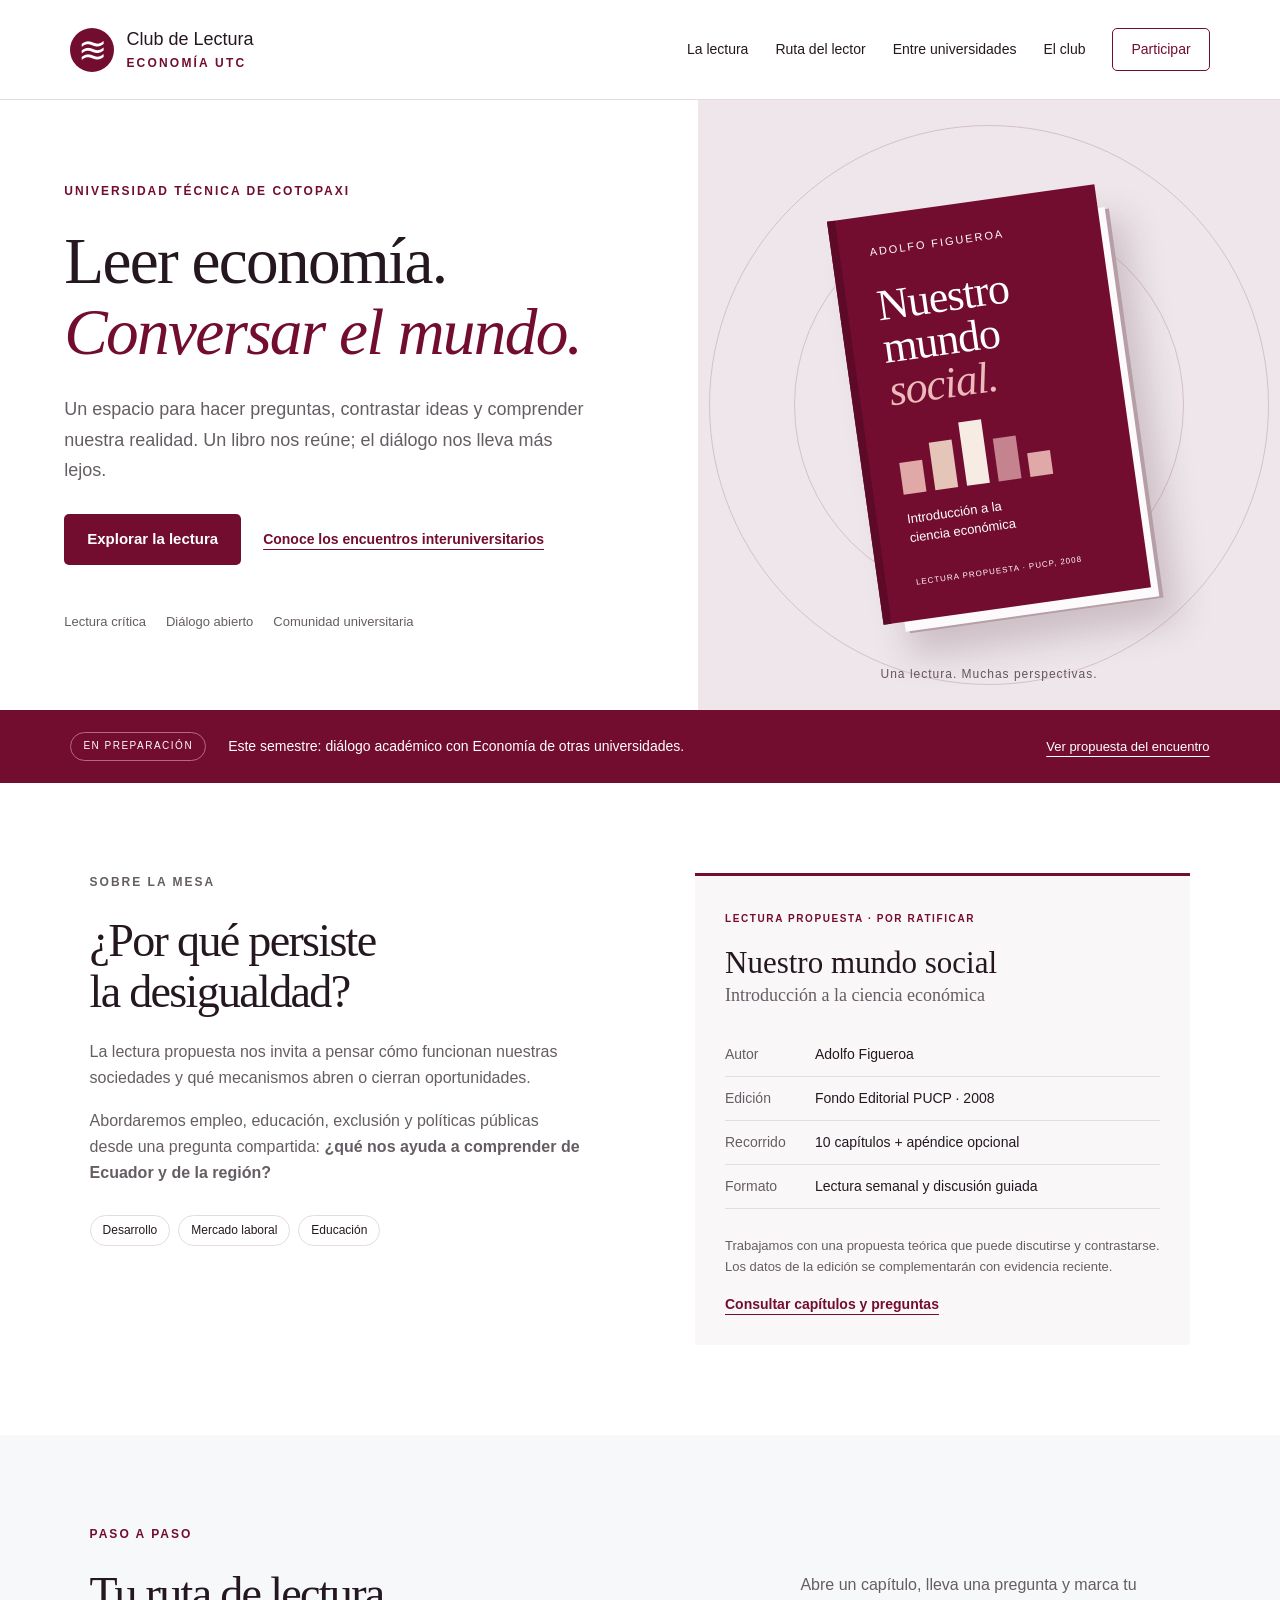
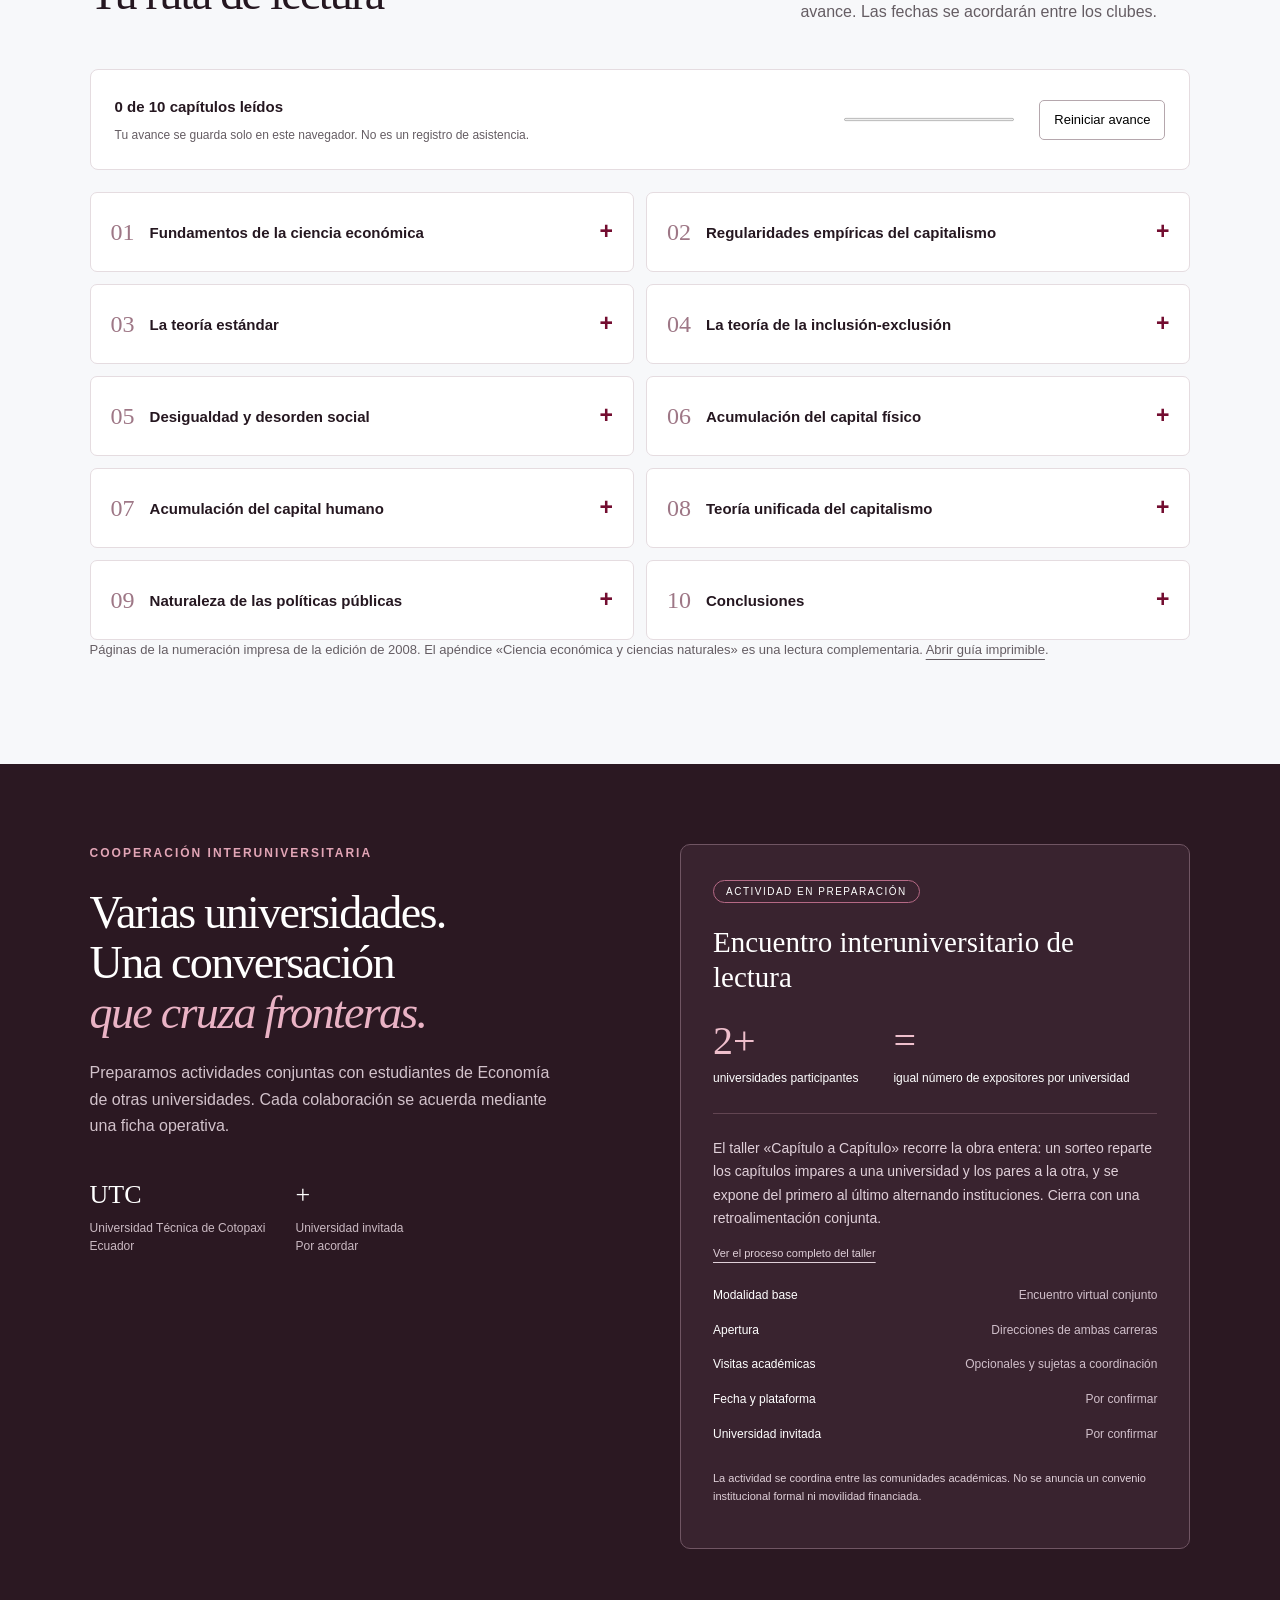
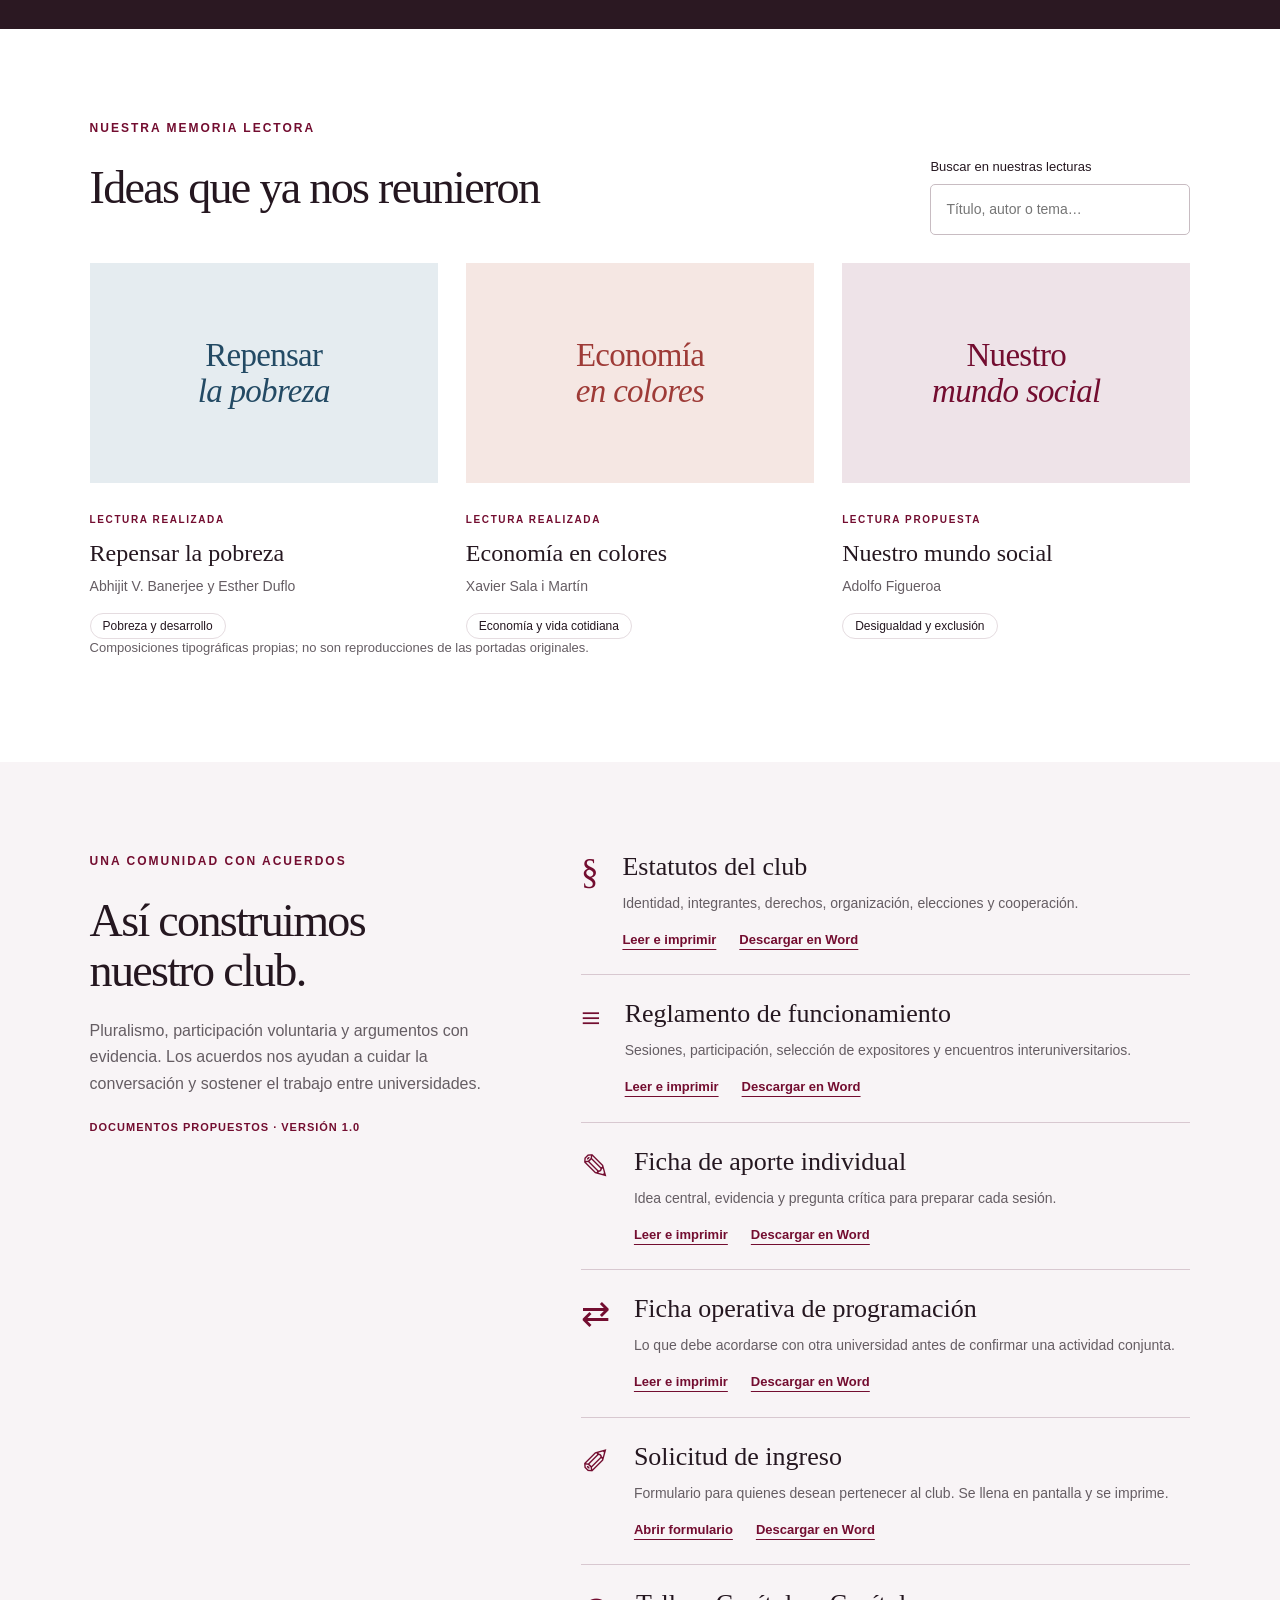
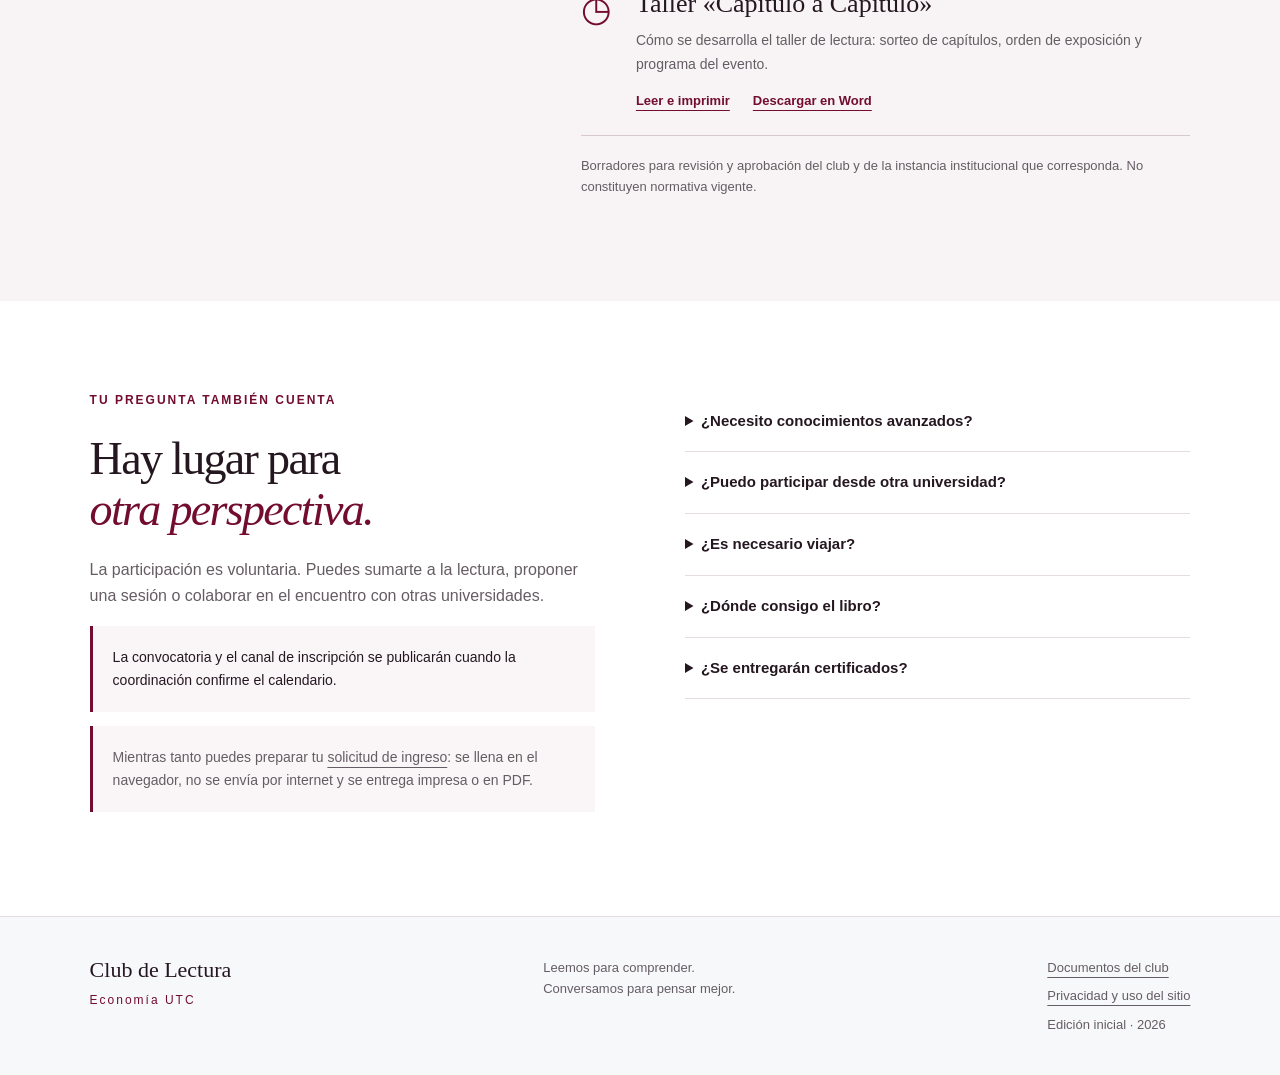
==== commit 97c00a39: "Documentar el taller «Capítulo a Capítulo» como proceso del club Faltaba el proceso de cómo se lleva" ====
--- a/public/index.html
+++ b/public/index.html
@@ -6,9 +6,9 @@
 <div class="semester-bar"><span class="pill">EN PREPARACIÓN</span><p>Este semestre: diálogo académico con Economía de otras universidades.</p><a href="#encuentro">Ver propuesta del encuentro</a></div>
 <section id="lectura" class="section reading"><div><p class="eyebrow">SOBRE LA MESA</p><h2>¿Por qué persiste<br>la desigualdad?</h2><p>La lectura propuesta nos invita a pensar cómo funcionan nuestras sociedades y qué mecanismos abren o cierran oportunidades.</p><p>Abordaremos empleo, educación, exclusión y políticas públicas desde una pregunta compartida: <strong>¿qué nos ayuda a comprender de Ecuador y de la región?</strong></p><div class="tags"><span>Desarrollo</span><span>Mercado laboral</span><span>Educación</span></div></div><div class="reading-detail"><span class="small-label">LECTURA PROPUESTA · POR RATIFICAR</span><h3>Nuestro mundo social</h3><p class="subtitle">Introducción a la ciencia económica</p><dl><div><dt>Autor</dt><dd>Adolfo Figueroa</dd></div><div><dt>Edición</dt><dd>Fondo Editorial PUCP · 2008</dd></div><div><dt>Recorrido</dt><dd>10 capítulos + apéndice opcional</dd></div><div><dt>Formato</dt><dd>Lectura semanal y discusión guiada</dd></div></dl><p class="note">Trabajamos con una propuesta teórica que puede discutirse y contrastarse. Los datos de la edición se complementarán con evidencia reciente.</p><a href="#ruta" class="text-link">Consultar capítulos y preguntas</a></div></section>
 <section class="section route" id="ruta"><div class="section-heading"><div><p class="eyebrow">PASO A PASO</p><h2>Tu ruta de lectura</h2></div><p>Abre un capítulo, lleva una pregunta y marca tu avance. Las fechas se acordarán entre los clubes.</p></div><div class="progress-panel"><div><strong id="progress-label" aria-live="polite">0 de 10 capítulos leídos</strong><p id="storage-note">Tu avance se guarda solo en este navegador. No es un registro de asistencia.</p></div><progress id="progress" max="10" value="0" aria-label="Capítulos leídos"></progress><button id="reset" class="small-button">Reiniciar avance</button></div><div id="chapters" class="chapters"></div><noscript><p>Activa JavaScript para utilizar el seguimiento personal. Puedes consultar el <a href="documentos/guia-lectura.html">recorrido completo de lectura</a>.</p></noscript><p class="note">Páginas de la numeración impresa de la edición de 2008. El apéndice «Ciencia económica y ciencias naturales» es una lectura complementaria. <a href="documentos/guia-lectura.html">Abrir guía imprimible</a>.</p></section>
-<section id="encuentro" class="collaboration"><div class="collab-intro"><p class="eyebrow">COOPERACIÓN INTERUNIVERSITARIA</p><h2>Varias universidades.<br>Una conversación<br><em>que cruza fronteras.</em></h2><p>Preparamos actividades conjuntas con estudiantes de Economía de otras universidades. Cada colaboración se acuerda mediante una ficha operativa.</p><div class="university-pair"><div><b>UTC</b><span>Universidad Técnica de Cotopaxi<br>Ecuador</span></div><div><b>+</b><span>Universidad invitada<br>Por acordar</span></div></div></div><div class="event-panel"><span class="pill light">ACTIVIDAD EN PREPARACIÓN</span><h3>Encuentro interuniversitario de lectura</h3><div class="event-numbers"><div><b>2+</b><span>universidades participantes</span></div><div><b>=</b><span>igual número de expositores por universidad</span></div></div><p>Proponemos equipos interuniversitarios, preferentemente parejas. Cada uno compartirá una idea del libro, evidencia de los países participantes y una objeción fundamentada.</p><ul class="event-list"><li><strong>Modalidad base</strong><span>Encuentro virtual conjunto</span></li><li><strong>Visitas académicas</strong><span>Opcionales y sujetas a coordinación</span></li><li><strong>Fecha y plataforma</strong><span>Por confirmar</span></li><li><strong>Universidad invitada</strong><span>Por confirmar</span></li></ul><p class="event-note">La actividad se coordina entre las comunidades académicas. No se anuncia un convenio institucional formal ni movilidad financiada.</p></div></section>
+<section id="encuentro" class="collaboration"><div class="collab-intro"><p class="eyebrow">COOPERACIÓN INTERUNIVERSITARIA</p><h2>Varias universidades.<br>Una conversación<br><em>que cruza fronteras.</em></h2><p>Preparamos actividades conjuntas con estudiantes de Economía de otras universidades. Cada colaboración se acuerda mediante una ficha operativa.</p><div class="university-pair"><div><b>UTC</b><span>Universidad Técnica de Cotopaxi<br>Ecuador</span></div><div><b>+</b><span>Universidad invitada<br>Por acordar</span></div></div></div><div class="event-panel"><span class="pill light">ACTIVIDAD EN PREPARACIÓN</span><h3>Encuentro interuniversitario de lectura</h3><div class="event-numbers"><div><b>2+</b><span>universidades participantes</span></div><div><b>=</b><span>igual número de expositores por universidad</span></div></div><p>El taller «Capítulo a Capítulo» recorre la obra entera: un sorteo reparte los capítulos impares a una universidad y los pares a la otra, y se expone del primero al último alternando instituciones. Cierra con una retroalimentación conjunta.</p><p class="event-note"><a href="documentos/taller-lectura.html">Ver el proceso completo del taller</a></p><ul class="event-list"><li><strong>Modalidad base</strong><span>Encuentro virtual conjunto</span></li><li><strong>Apertura</strong><span>Direcciones de ambas carreras</span></li><li><strong>Visitas académicas</strong><span>Opcionales y sujetas a coordinación</span></li><li><strong>Fecha y plataforma</strong><span>Por confirmar</span></li><li><strong>Universidad invitada</strong><span>Por confirmar</span></li></ul><p class="event-note">La actividad se coordina entre las comunidades académicas. No se anuncia un convenio institucional formal ni movilidad financiada.</p></div></section>
 <section class="section" id="biblioteca"><div class="section-heading"><div><p class="eyebrow">NUESTRA MEMORIA LECTORA</p><h2>Ideas que ya nos reunieron</h2></div><label class="search">Buscar en nuestras lecturas<input id="book-search" type="search" placeholder="Título, autor o tema…"></label></div><div class="books-grid"><article class="past-book" data-search="repensar pobreza esther duflo abhijit banerjee desarrollo"><div class="mini-cover blue" aria-hidden="true">Repensar<br><i>la pobreza</i></div><span class="small-label">LECTURA REALIZADA</span><h3>Repensar la pobreza</h3><p>Abhijit V. Banerjee y Esther Duflo</p><span class="topic">Pobreza y desarrollo</span></article><article class="past-book" data-search="economia colores xavier sala martin divulgacion"><div class="mini-cover coral" aria-hidden="true">Economía<br><i>en colores</i></div><span class="small-label">LECTURA REALIZADA</span><h3>Economía en colores</h3><p>Xavier Sala i Martín</p><span class="topic">Economía y vida cotidiana</span></article><article class="past-book" data-search="nuestro mundo social adolfo figueroa desigualdad exclusion"><div class="mini-cover wine" aria-hidden="true">Nuestro<br><i>mundo social</i></div><span class="small-label">LECTURA PROPUESTA</span><h3>Nuestro mundo social</h3><p>Adolfo Figueroa</p><span class="topic">Desigualdad y exclusión</span></article></div><p id="no-results" hidden role="status">No hay lecturas que coincidan con tu búsqueda.</p><p class="note">Composiciones tipográficas propias; no son reproducciones de las portadas originales.</p></section>
-<section id="documentos" class="section governance"><div><p class="eyebrow">UNA COMUNIDAD CON ACUERDOS</p><h2>Así construimos<br>nuestro club.</h2><p>Pluralismo, participación voluntaria y argumentos con evidencia. Los acuerdos nos ayudan a cuidar la conversación y sostener el trabajo entre universidades.</p><span class="draft-label">DOCUMENTOS PROPUESTOS · VERSIÓN 1.0</span></div><div class="doc-list"><article><span class="doc-icon" aria-hidden="true">§</span><div><h3>Estatutos del club</h3><p>Identidad, integrantes, derechos, organización, elecciones y cooperación.</p><div class="doc-actions"><a href="documentos/estatutos.html">Leer e imprimir</a><a href="documentos/estatutos.docx" download>Descargar en Word</a></div></div></article><article><span class="doc-icon" aria-hidden="true">≡</span><div><h3>Reglamento de funcionamiento</h3><p>Sesiones, participación, selección de expositores y encuentros interuniversitarios.</p><div class="doc-actions"><a href="documentos/reglamento.html">Leer e imprimir</a><a href="documentos/reglamento.docx" download>Descargar en Word</a></div></div></article><article><span class="doc-icon" aria-hidden="true">✎</span><div><h3>Ficha de aporte individual</h3><p>Idea central, evidencia y pregunta crítica para preparar cada sesión.</p><div class="doc-actions"><a href="documentos/ficha-aporte.html">Leer e imprimir</a><a href="documentos/ficha-aporte.docx" download>Descargar en Word</a></div></div></article><article><span class="doc-icon" aria-hidden="true">⇄</span><div><h3>Ficha operativa de programación</h3><p>Lo que debe acordarse con otra universidad antes de confirmar una actividad conjunta.</p><div class="doc-actions"><a href="documentos/ficha-programacion.html">Leer e imprimir</a><a href="documentos/ficha-programacion.docx" download>Descargar en Word</a></div></div></article><article><span class="doc-icon" aria-hidden="true">✐</span><div><h3>Solicitud de ingreso</h3><p>Formulario para quienes desean pertenecer al club. Se llena en pantalla y se imprime.</p><div class="doc-actions"><a href="documentos/ficha-ingreso.html">Abrir formulario</a><a href="documentos/ficha-ingreso.docx" download>Descargar en Word</a></div></div></article><p class="note">Borradores para revisión y aprobación del club y de la instancia institucional que corresponda. No constituyen normativa vigente.</p></div></section>
+<section id="documentos" class="section governance"><div><p class="eyebrow">UNA COMUNIDAD CON ACUERDOS</p><h2>Así construimos<br>nuestro club.</h2><p>Pluralismo, participación voluntaria y argumentos con evidencia. Los acuerdos nos ayudan a cuidar la conversación y sostener el trabajo entre universidades.</p><span class="draft-label">DOCUMENTOS PROPUESTOS · VERSIÓN 1.0</span></div><div class="doc-list"><article><span class="doc-icon" aria-hidden="true">§</span><div><h3>Estatutos del club</h3><p>Identidad, integrantes, derechos, organización, elecciones y cooperación.</p><div class="doc-actions"><a href="documentos/estatutos.html">Leer e imprimir</a><a href="documentos/estatutos.docx" download>Descargar en Word</a></div></div></article><article><span class="doc-icon" aria-hidden="true">≡</span><div><h3>Reglamento de funcionamiento</h3><p>Sesiones, participación, selección de expositores y encuentros interuniversitarios.</p><div class="doc-actions"><a href="documentos/reglamento.html">Leer e imprimir</a><a href="documentos/reglamento.docx" download>Descargar en Word</a></div></div></article><article><span class="doc-icon" aria-hidden="true">✎</span><div><h3>Ficha de aporte individual</h3><p>Idea central, evidencia y pregunta crítica para preparar cada sesión.</p><div class="doc-actions"><a href="documentos/ficha-aporte.html">Leer e imprimir</a><a href="documentos/ficha-aporte.docx" download>Descargar en Word</a></div></div></article><article><span class="doc-icon" aria-hidden="true">⇄</span><div><h3>Ficha operativa de programación</h3><p>Lo que debe acordarse con otra universidad antes de confirmar una actividad conjunta.</p><div class="doc-actions"><a href="documentos/ficha-programacion.html">Leer e imprimir</a><a href="documentos/ficha-programacion.docx" download>Descargar en Word</a></div></div></article><article><span class="doc-icon" aria-hidden="true">✐</span><div><h3>Solicitud de ingreso</h3><p>Formulario para quienes desean pertenecer al club. Se llena en pantalla y se imprime.</p><div class="doc-actions"><a href="documentos/ficha-ingreso.html">Abrir formulario</a><a href="documentos/ficha-ingreso.docx" download>Descargar en Word</a></div></div></article><article><span class="doc-icon" aria-hidden="true">◷</span><div><h3>Taller «Capítulo a Capítulo»</h3><p>Cómo se desarrolla el taller de lectura: sorteo de capítulos, orden de exposición y programa del evento.</p><div class="doc-actions"><a href="documentos/taller-lectura.html">Leer e imprimir</a><a href="documentos/taller-lectura.docx" download>Descargar en Word</a></div></div></article><p class="note">Borradores para revisión y aprobación del club y de la instancia institucional que corresponda. No constituyen normativa vigente.</p></div></section>
 <section class="section participation" id="participar"><div><p class="eyebrow">TU PREGUNTA TAMBIÉN CUENTA</p><h2>Hay lugar para<br><em>otra perspectiva.</em></h2><p>La participación es voluntaria. Puedes sumarte a la lectura, proponer una sesión o colaborar en el encuentro con otras universidades.</p><div id="registration"><p class="registration-note">La convocatoria y el canal de inscripción se publicarán cuando la coordinación confirme el calendario.</p></div><p class="registration-note">Mientras tanto puedes preparar tu <a href="documentos/ficha-ingreso.html">solicitud de ingreso</a>: se llena en el navegador, no se envía por internet y se entrega impresa o en PDF.</p></div><div class="faq"><details><summary>¿Necesito conocimientos avanzados?</summary><p>No se requieren matemáticas avanzadas para la lectura propuesta. La discusión contará con orientación; los conceptos más complejos se trabajarán en conjunto.</p></details><details><summary>¿Puedo participar desde otra universidad?</summary><p>Sí, mediante las convocatorias y actividades interuniversitarias que acuerde la coordinación. Cada colaboración se define en una ficha operativa.</p></details><details><summary>¿Es necesario viajar?</summary><p>No. Cada encuentro tendrá una modalidad virtual. Las visitas serán opcionales y dependerán de los acuerdos y recursos disponibles.</p></details><details><summary>¿Dónde consigo el libro?</summary><p>Consulta bibliotecas y canales autorizados de la editorial. El club coordinará el acceso legítimo a la obra; esta web no distribuye el PDF completo.</p></details><details><summary>¿Se entregarán certificados?</summary><p>Su emisión no está confirmada. Cualquier constancia institucional dependerá de la autorización correspondiente y de los criterios comunicados en la convocatoria.</p></details></div></section></main>
 <footer><a class="footer-brand" href="#inicio">Club de Lectura <b>Economía UTC</b></a><p>Leemos para comprender.<br>Conversamos para pensar mejor.</p><div><a href="#documentos">Documentos del club</a><a href="documentos/privacidad.html">Privacidad y uso del sitio</a><span>Edición inicial · 2026</span></div></footer><dialog id="reset-dialog"><h2>¿Reiniciar tu avance?</h2><p>Se borrarán las marcas de lectura de este navegador.</p><div class="actions"><button class="small-button" id="cancel-reset">Conservar avance</button><button class="button" id="confirm-reset">Reiniciar</button></div></dialog>
 </body></html>
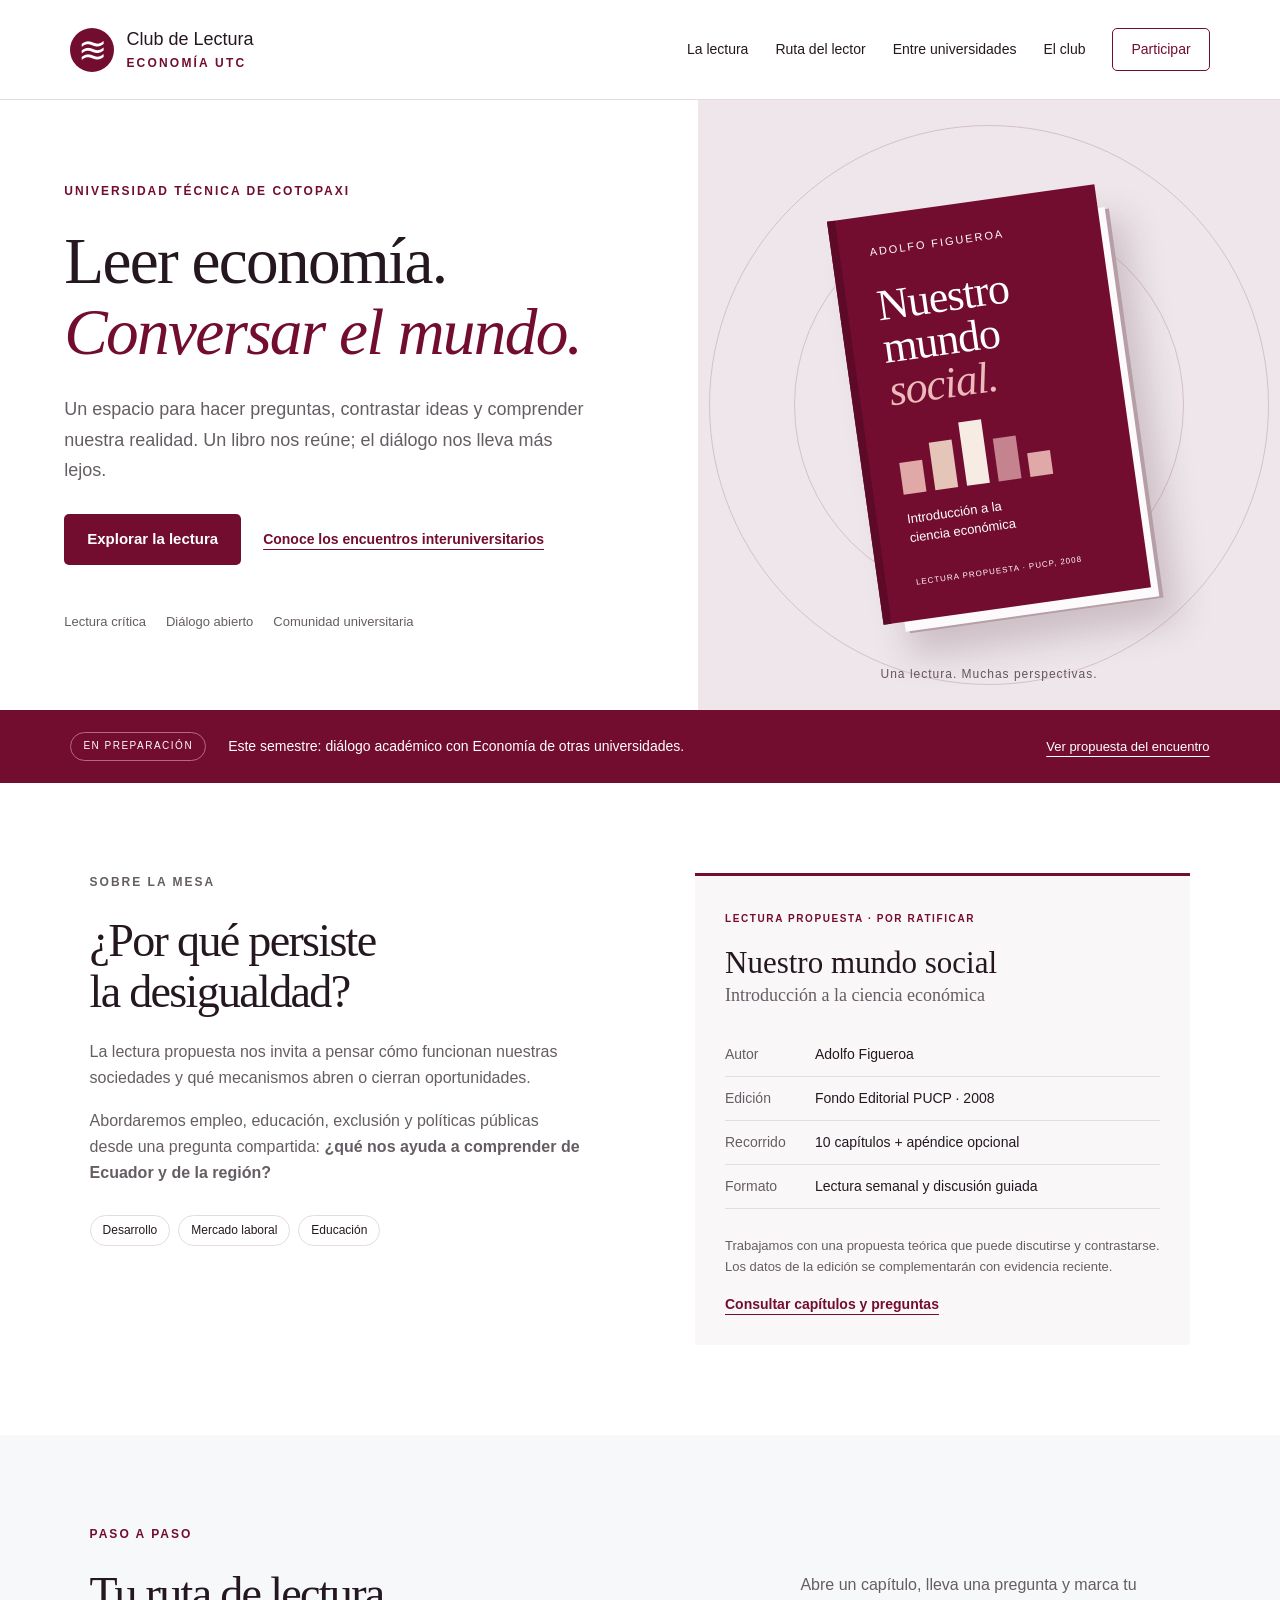
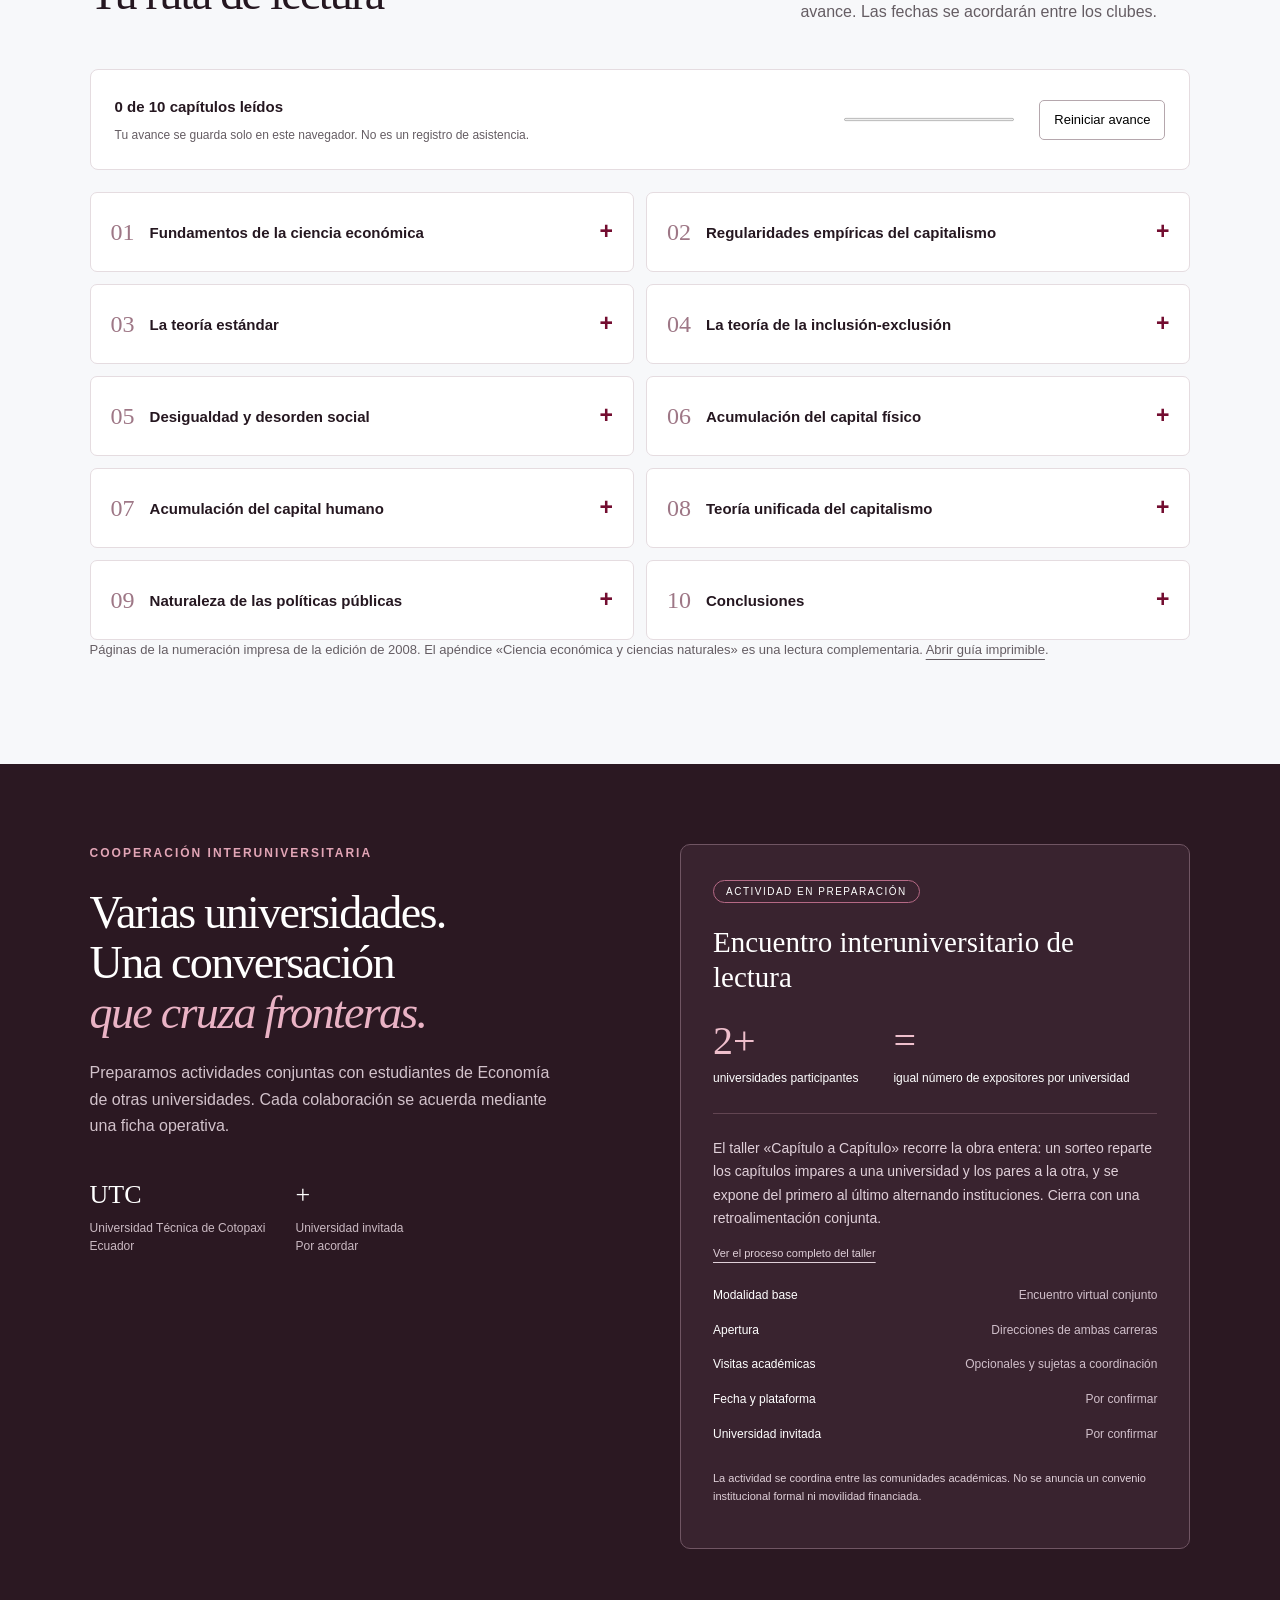
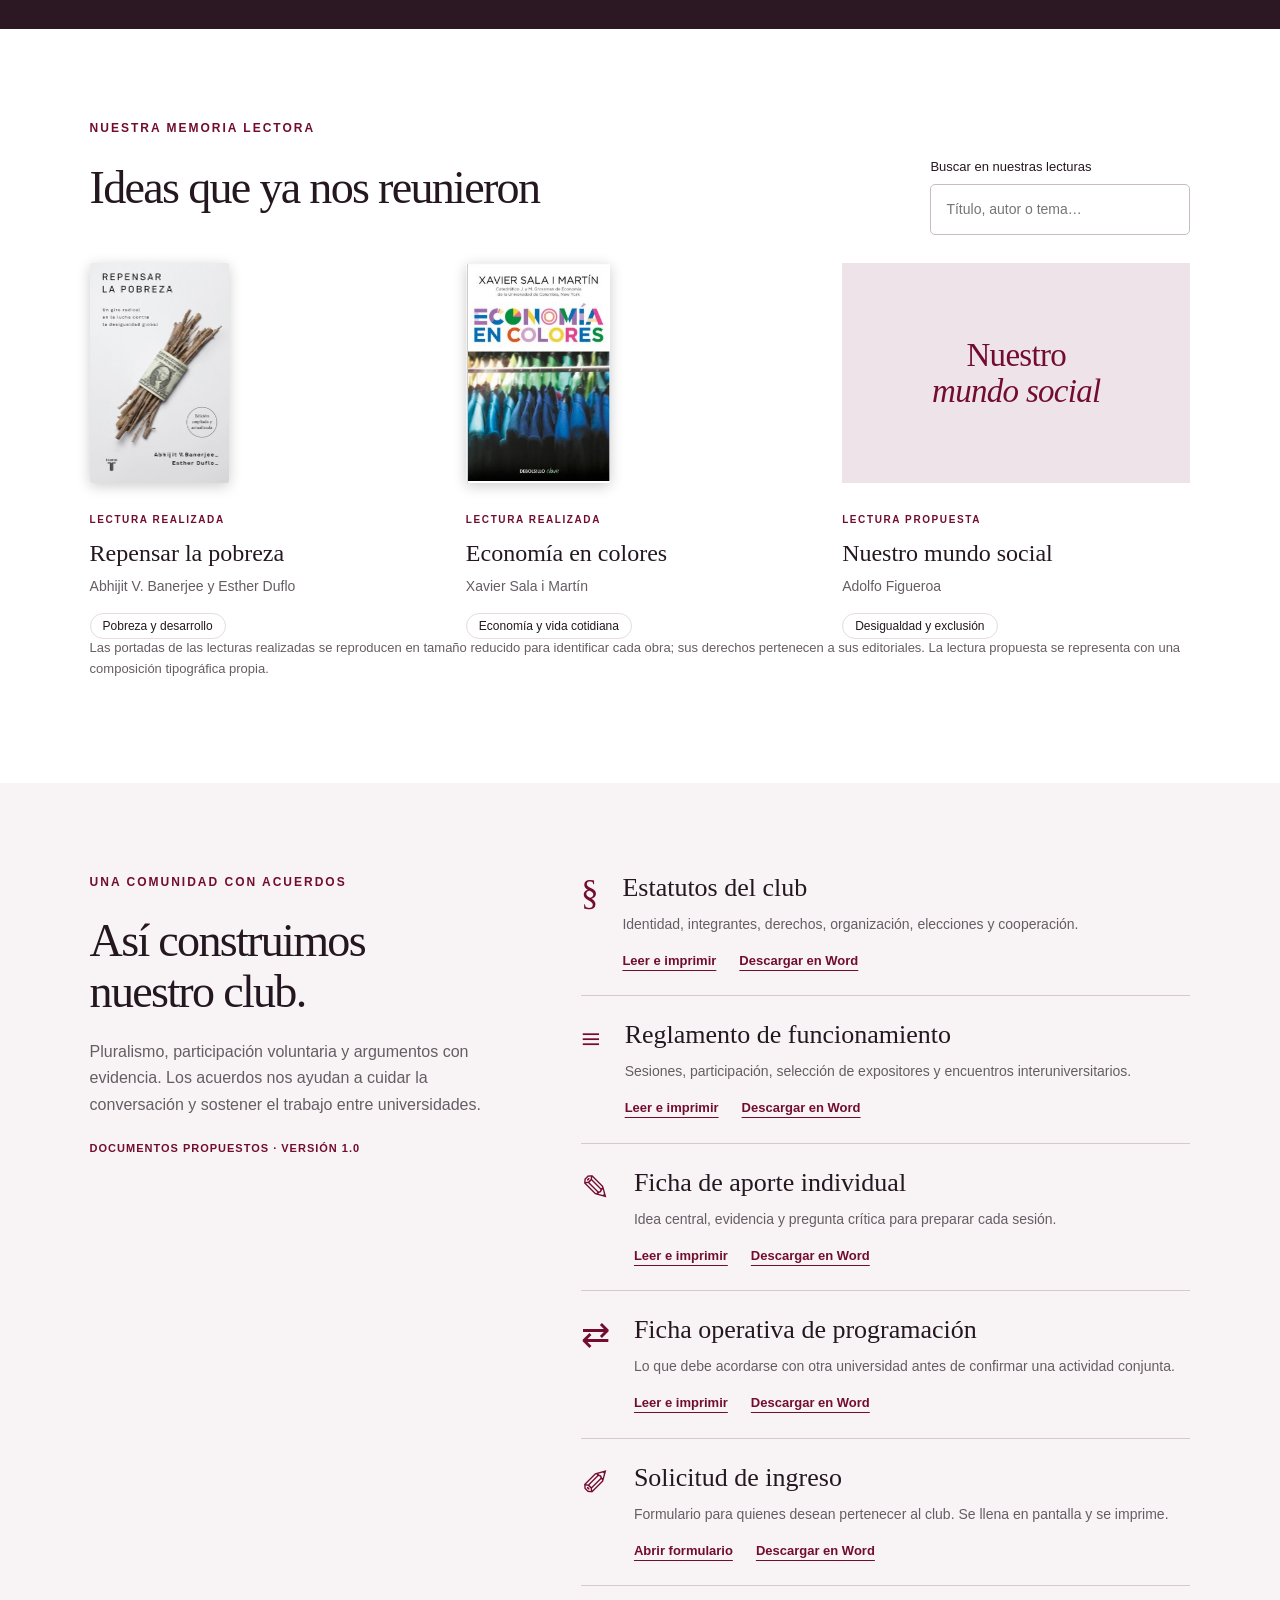
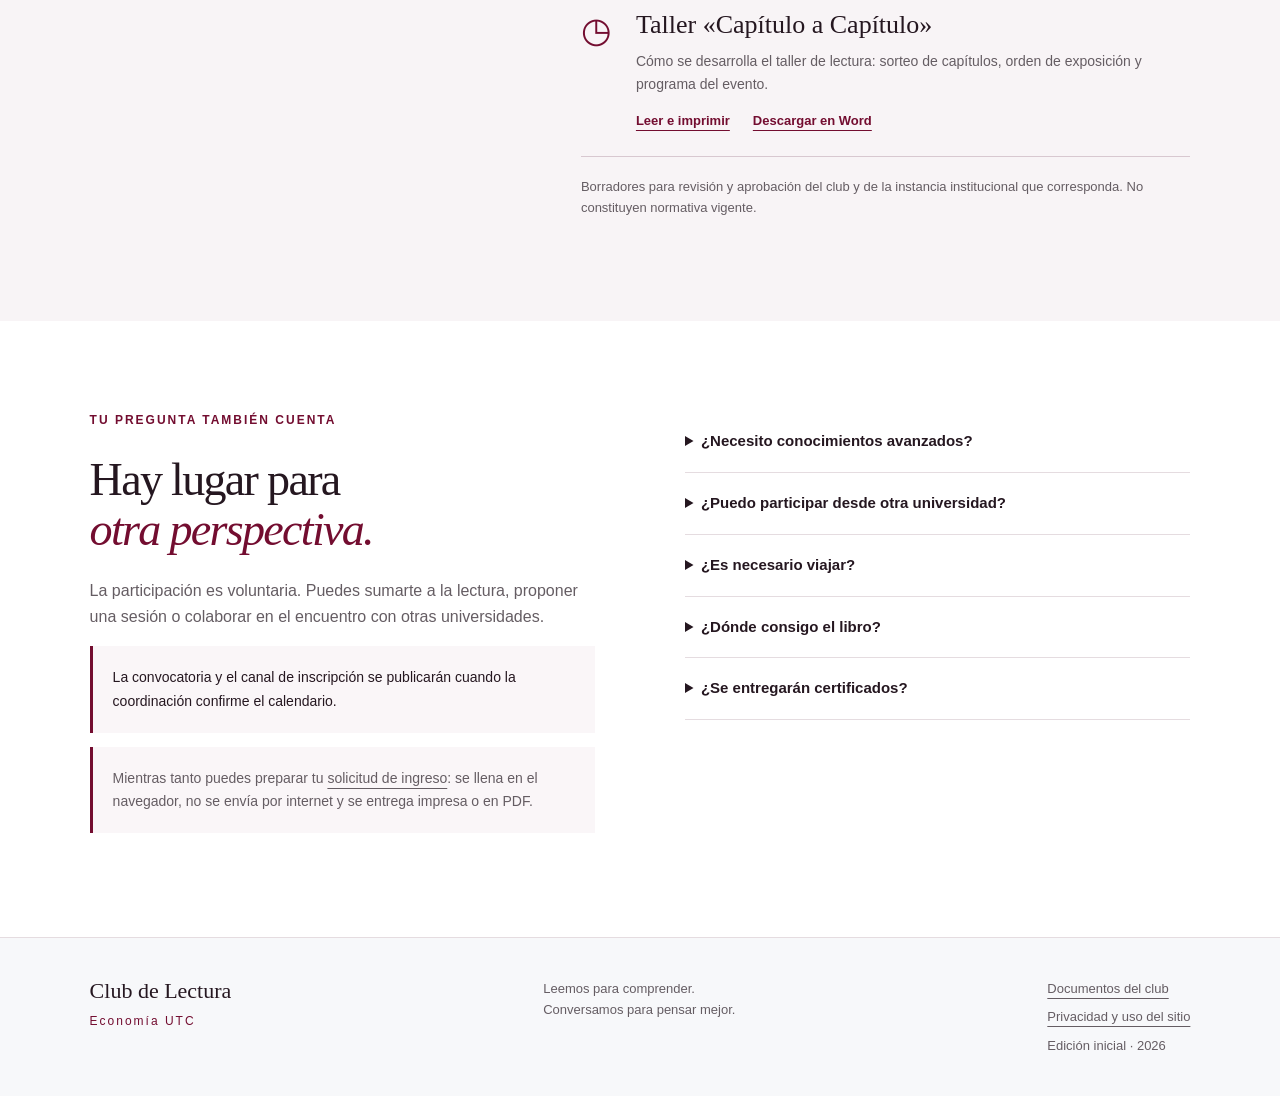
==== commit 2cb4b33c: "Usar las portadas reales en los ciclos de lectura ya realizados Los dos ciclos cerrados pasan de una" ====
--- a/public/index.html
+++ b/public/index.html
@@ -7,7 +7,7 @@
 <section id="lectura" class="section reading"><div><p class="eyebrow">SOBRE LA MESA</p><h2>¿Por qué persiste<br>la desigualdad?</h2><p>La lectura propuesta nos invita a pensar cómo funcionan nuestras sociedades y qué mecanismos abren o cierran oportunidades.</p><p>Abordaremos empleo, educación, exclusión y políticas públicas desde una pregunta compartida: <strong>¿qué nos ayuda a comprender de Ecuador y de la región?</strong></p><div class="tags"><span>Desarrollo</span><span>Mercado laboral</span><span>Educación</span></div></div><div class="reading-detail"><span class="small-label">LECTURA PROPUESTA · POR RATIFICAR</span><h3>Nuestro mundo social</h3><p class="subtitle">Introducción a la ciencia económica</p><dl><div><dt>Autor</dt><dd>Adolfo Figueroa</dd></div><div><dt>Edición</dt><dd>Fondo Editorial PUCP · 2008</dd></div><div><dt>Recorrido</dt><dd>10 capítulos + apéndice opcional</dd></div><div><dt>Formato</dt><dd>Lectura semanal y discusión guiada</dd></div></dl><p class="note">Trabajamos con una propuesta teórica que puede discutirse y contrastarse. Los datos de la edición se complementarán con evidencia reciente.</p><a href="#ruta" class="text-link">Consultar capítulos y preguntas</a></div></section>
 <section class="section route" id="ruta"><div class="section-heading"><div><p class="eyebrow">PASO A PASO</p><h2>Tu ruta de lectura</h2></div><p>Abre un capítulo, lleva una pregunta y marca tu avance. Las fechas se acordarán entre los clubes.</p></div><div class="progress-panel"><div><strong id="progress-label" aria-live="polite">0 de 10 capítulos leídos</strong><p id="storage-note">Tu avance se guarda solo en este navegador. No es un registro de asistencia.</p></div><progress id="progress" max="10" value="0" aria-label="Capítulos leídos"></progress><button id="reset" class="small-button">Reiniciar avance</button></div><div id="chapters" class="chapters"></div><noscript><p>Activa JavaScript para utilizar el seguimiento personal. Puedes consultar el <a href="documentos/guia-lectura.html">recorrido completo de lectura</a>.</p></noscript><p class="note">Páginas de la numeración impresa de la edición de 2008. El apéndice «Ciencia económica y ciencias naturales» es una lectura complementaria. <a href="documentos/guia-lectura.html">Abrir guía imprimible</a>.</p></section>
 <section id="encuentro" class="collaboration"><div class="collab-intro"><p class="eyebrow">COOPERACIÓN INTERUNIVERSITARIA</p><h2>Varias universidades.<br>Una conversación<br><em>que cruza fronteras.</em></h2><p>Preparamos actividades conjuntas con estudiantes de Economía de otras universidades. Cada colaboración se acuerda mediante una ficha operativa.</p><div class="university-pair"><div><b>UTC</b><span>Universidad Técnica de Cotopaxi<br>Ecuador</span></div><div><b>+</b><span>Universidad invitada<br>Por acordar</span></div></div></div><div class="event-panel"><span class="pill light">ACTIVIDAD EN PREPARACIÓN</span><h3>Encuentro interuniversitario de lectura</h3><div class="event-numbers"><div><b>2+</b><span>universidades participantes</span></div><div><b>=</b><span>igual número de expositores por universidad</span></div></div><p>El taller «Capítulo a Capítulo» recorre la obra entera: un sorteo reparte los capítulos impares a una universidad y los pares a la otra, y se expone del primero al último alternando instituciones. Cierra con una retroalimentación conjunta.</p><p class="event-note"><a href="documentos/taller-lectura.html">Ver el proceso completo del taller</a></p><ul class="event-list"><li><strong>Modalidad base</strong><span>Encuentro virtual conjunto</span></li><li><strong>Apertura</strong><span>Direcciones de ambas carreras</span></li><li><strong>Visitas académicas</strong><span>Opcionales y sujetas a coordinación</span></li><li><strong>Fecha y plataforma</strong><span>Por confirmar</span></li><li><strong>Universidad invitada</strong><span>Por confirmar</span></li></ul><p class="event-note">La actividad se coordina entre las comunidades académicas. No se anuncia un convenio institucional formal ni movilidad financiada.</p></div></section>
-<section class="section" id="biblioteca"><div class="section-heading"><div><p class="eyebrow">NUESTRA MEMORIA LECTORA</p><h2>Ideas que ya nos reunieron</h2></div><label class="search">Buscar en nuestras lecturas<input id="book-search" type="search" placeholder="Título, autor o tema…"></label></div><div class="books-grid"><article class="past-book" data-search="repensar pobreza esther duflo abhijit banerjee desarrollo"><div class="mini-cover blue" aria-hidden="true">Repensar<br><i>la pobreza</i></div><span class="small-label">LECTURA REALIZADA</span><h3>Repensar la pobreza</h3><p>Abhijit V. Banerjee y Esther Duflo</p><span class="topic">Pobreza y desarrollo</span></article><article class="past-book" data-search="economia colores xavier sala martin divulgacion"><div class="mini-cover coral" aria-hidden="true">Economía<br><i>en colores</i></div><span class="small-label">LECTURA REALIZADA</span><h3>Economía en colores</h3><p>Xavier Sala i Martín</p><span class="topic">Economía y vida cotidiana</span></article><article class="past-book" data-search="nuestro mundo social adolfo figueroa desigualdad exclusion"><div class="mini-cover wine" aria-hidden="true">Nuestro<br><i>mundo social</i></div><span class="small-label">LECTURA PROPUESTA</span><h3>Nuestro mundo social</h3><p>Adolfo Figueroa</p><span class="topic">Desigualdad y exclusión</span></article></div><p id="no-results" hidden role="status">No hay lecturas que coincidan con tu búsqueda.</p><p class="note">Composiciones tipográficas propias; no son reproducciones de las portadas originales.</p></section>
+<section class="section" id="biblioteca"><div class="section-heading"><div><p class="eyebrow">NUESTRA MEMORIA LECTORA</p><h2>Ideas que ya nos reunieron</h2></div><label class="search">Buscar en nuestras lecturas<input id="book-search" type="search" placeholder="Título, autor o tema…"></label></div><div class="books-grid"><article class="past-book" data-search="repensar pobreza esther duflo abhijit banerjee desarrollo"><img class="cover-img" src="img/repensar-la-pobreza.jpg" alt="Portada de Repensar la pobreza, de Abhijit V. Banerjee y Esther Duflo" width="279" height="440" loading="lazy"><span class="small-label">LECTURA REALIZADA</span><h3>Repensar la pobreza</h3><p>Abhijit V. Banerjee y Esther Duflo</p><span class="topic">Pobreza y desarrollo</span></article><article class="past-book" data-search="economia colores xavier sala martin divulgacion"><img class="cover-img" src="img/economia-en-colores.jpg" alt="Portada de Economía en colores, de Xavier Sala i Martín" width="237" height="361" loading="lazy"><span class="small-label">LECTURA REALIZADA</span><h3>Economía en colores</h3><p>Xavier Sala i Martín</p><span class="topic">Economía y vida cotidiana</span></article><article class="past-book" data-search="nuestro mundo social adolfo figueroa desigualdad exclusion"><div class="mini-cover wine" aria-hidden="true">Nuestro<br><i>mundo social</i></div><span class="small-label">LECTURA PROPUESTA</span><h3>Nuestro mundo social</h3><p>Adolfo Figueroa</p><span class="topic">Desigualdad y exclusión</span></article></div><p id="no-results" hidden role="status">No hay lecturas que coincidan con tu búsqueda.</p><p class="note">Las portadas de las lecturas realizadas se reproducen en tamaño reducido para identificar cada obra; sus derechos pertenecen a sus editoriales. La lectura propuesta se representa con una composición tipográfica propia.</p></section>
 <section id="documentos" class="section governance"><div><p class="eyebrow">UNA COMUNIDAD CON ACUERDOS</p><h2>Así construimos<br>nuestro club.</h2><p>Pluralismo, participación voluntaria y argumentos con evidencia. Los acuerdos nos ayudan a cuidar la conversación y sostener el trabajo entre universidades.</p><span class="draft-label">DOCUMENTOS PROPUESTOS · VERSIÓN 1.0</span></div><div class="doc-list"><article><span class="doc-icon" aria-hidden="true">§</span><div><h3>Estatutos del club</h3><p>Identidad, integrantes, derechos, organización, elecciones y cooperación.</p><div class="doc-actions"><a href="documentos/estatutos.html">Leer e imprimir</a><a href="documentos/estatutos.docx" download>Descargar en Word</a></div></div></article><article><span class="doc-icon" aria-hidden="true">≡</span><div><h3>Reglamento de funcionamiento</h3><p>Sesiones, participación, selección de expositores y encuentros interuniversitarios.</p><div class="doc-actions"><a href="documentos/reglamento.html">Leer e imprimir</a><a href="documentos/reglamento.docx" download>Descargar en Word</a></div></div></article><article><span class="doc-icon" aria-hidden="true">✎</span><div><h3>Ficha de aporte individual</h3><p>Idea central, evidencia y pregunta crítica para preparar cada sesión.</p><div class="doc-actions"><a href="documentos/ficha-aporte.html">Leer e imprimir</a><a href="documentos/ficha-aporte.docx" download>Descargar en Word</a></div></div></article><article><span class="doc-icon" aria-hidden="true">⇄</span><div><h3>Ficha operativa de programación</h3><p>Lo que debe acordarse con otra universidad antes de confirmar una actividad conjunta.</p><div class="doc-actions"><a href="documentos/ficha-programacion.html">Leer e imprimir</a><a href="documentos/ficha-programacion.docx" download>Descargar en Word</a></div></div></article><article><span class="doc-icon" aria-hidden="true">✐</span><div><h3>Solicitud de ingreso</h3><p>Formulario para quienes desean pertenecer al club. Se llena en pantalla y se imprime.</p><div class="doc-actions"><a href="documentos/ficha-ingreso.html">Abrir formulario</a><a href="documentos/ficha-ingreso.docx" download>Descargar en Word</a></div></div></article><article><span class="doc-icon" aria-hidden="true">◷</span><div><h3>Taller «Capítulo a Capítulo»</h3><p>Cómo se desarrolla el taller de lectura: sorteo de capítulos, orden de exposición y programa del evento.</p><div class="doc-actions"><a href="documentos/taller-lectura.html">Leer e imprimir</a><a href="documentos/taller-lectura.docx" download>Descargar en Word</a></div></div></article><p class="note">Borradores para revisión y aprobación del club y de la instancia institucional que corresponda. No constituyen normativa vigente.</p></div></section>
 <section class="section participation" id="participar"><div><p class="eyebrow">TU PREGUNTA TAMBIÉN CUENTA</p><h2>Hay lugar para<br><em>otra perspectiva.</em></h2><p>La participación es voluntaria. Puedes sumarte a la lectura, proponer una sesión o colaborar en el encuentro con otras universidades.</p><div id="registration"><p class="registration-note">La convocatoria y el canal de inscripción se publicarán cuando la coordinación confirme el calendario.</p></div><p class="registration-note">Mientras tanto puedes preparar tu <a href="documentos/ficha-ingreso.html">solicitud de ingreso</a>: se llena en el navegador, no se envía por internet y se entrega impresa o en PDF.</p></div><div class="faq"><details><summary>¿Necesito conocimientos avanzados?</summary><p>No se requieren matemáticas avanzadas para la lectura propuesta. La discusión contará con orientación; los conceptos más complejos se trabajarán en conjunto.</p></details><details><summary>¿Puedo participar desde otra universidad?</summary><p>Sí, mediante las convocatorias y actividades interuniversitarias que acuerde la coordinación. Cada colaboración se define en una ficha operativa.</p></details><details><summary>¿Es necesario viajar?</summary><p>No. Cada encuentro tendrá una modalidad virtual. Las visitas serán opcionales y dependerán de los acuerdos y recursos disponibles.</p></details><details><summary>¿Dónde consigo el libro?</summary><p>Consulta bibliotecas y canales autorizados de la editorial. El club coordinará el acceso legítimo a la obra; esta web no distribuye el PDF completo.</p></details><details><summary>¿Se entregarán certificados?</summary><p>Su emisión no está confirmada. Cualquier constancia institucional dependerá de la autorización correspondiente y de los criterios comunicados en la convocatoria.</p></details></div></section></main>
 <footer><a class="footer-brand" href="#inicio">Club de Lectura <b>Economía UTC</b></a><p>Leemos para comprender.<br>Conversamos para pensar mejor.</p><div><a href="#documentos">Documentos del club</a><a href="documentos/privacidad.html">Privacidad y uso del sitio</a><span>Edición inicial · 2026</span></div></footer><dialog id="reset-dialog"><h2>¿Reiniciar tu avance?</h2><p>Se borrarán las marcas de lectura de este navegador.</p><div class="actions"><button class="small-button" id="cancel-reset">Conservar avance</button><button class="button" id="confirm-reset">Reiniciar</button></div></dialog>
--- a/public/styles.css
+++ b/public/styles.css
@@ -1 +1,4 @@
 :root{--wine:#730d30;--dark:#251720;--rose:#f6eef1;--muted:#655d63;--line:#e5dce0;--blue:#dfe9ed}*{box-sizing:border-box}html{scroll-behavior:smooth;scroll-padding-top:100px}body{margin:0;font:16px/1.65 Arial,Helvetica,sans-serif;color:var(--dark);background:#fff}a{color:inherit;text-underline-offset:5px}button,input{font:inherit}button,a,input,summary{-webkit-tap-highlight-color:transparent}button{cursor:pointer}a:focus-visible,button:focus-visible,input:focus-visible,summary:focus-visible{outline:3px solid #2b7da0;outline-offset:5px}h1,h2,h3,p{margin-top:0}h1,h2{font-family:Georgia,'Times New Roman',serif;font-weight:400;letter-spacing:-1.7px;line-height:1.09}h1{font-size:clamp(42px,5.1vw,76px);margin-bottom:26px}h2{font-size:clamp(34px,3.6vw,51px);margin-bottom:22px}h3{line-height:1.25}em{color:var(--wine);font-weight:400}header{height:100px;padding:0 5.5%;display:flex;align-items:center;justify-content:space-between;border-bottom:1px solid var(--line);background:#fff;gap:20px}nav{display:flex;align-items:center;gap:27px;font-size:14px}nav a{text-decoration:none}nav a:hover{text-decoration:underline}.brand{display:flex;align-items:center;gap:12px;text-decoration:none;font-size:18px;line-height:1.25;white-space:nowrap}.brand strong{display:block;font-size:12px;letter-spacing:2.2px;color:var(--wine);margin-top:6px}.brand-icon{width:44px;height:44px;background:var(--wine);color:#fff;border-radius:50%;display:grid;place-content:center;font-size:35px}.nav-cta{border:1px solid var(--wine);color:var(--wine);padding:9px 18px;border-radius:5px}.menu{display:none}.hero{display:grid;grid-template-columns:1.2fr 1fr;min-height:610px;overflow:hidden}.hero-copy{padding:82px 5% 45px 9.2%}.eyebrow{font-size:12px;letter-spacing:2px;color:var(--wine);font-weight:700;margin-bottom:24px}.intro{font-size:18px;color:var(--muted);max-width:530px;line-height:1.7}.actions{display:flex;align-items:center;gap:22px;flex-wrap:wrap;margin:28px 0}.button{background:var(--wine);color:white;padding:13px 23px;border:0;border-radius:5px;text-decoration:none;display:inline-block;font-weight:600;font-size:15px}.button:hover{background:#4e0820}.text-link{font-size:14px;font-weight:bold;color:var(--wine)}.hero-foot{display:flex;gap:20px;color:var(--muted);font-size:13px;flex-wrap:wrap;margin-top:46px}.book-scene{position:relative;background:#eee6ea;display:flex;justify-content:center;align-items:center;isolation:isolate;min-height:530px}.orbit{border:1px solid #d5c1c9;border-radius:50%;position:absolute;z-index:-1}.one{width:560px;height:560px}.two{width:390px;height:390px}.book{position:relative;transform:rotate(-8deg);width:270px;min-height:397px;background:#730d30;color:#fff;padding:27px 30px;box-shadow:14px 17px 0 -7px #fcfafb,18px 19px 0 -7px #b69ea8,24px 36px 35px #56324038;border-left:8px solid #5c0a27}.book-top{font-size:11px;letter-spacing:2px;margin-bottom:24px}.book-title{font:44px/.98 Georgia;letter-spacing:-1px}.book-title i{color:#edbabc}.book-art{display:flex;align-items:end;height:67px;gap:9px;margin:16px 0}.book-art span{width:23px;background:#e1a8a8;height:32px}.book-art span:nth-child(2){height:48px;background:#e6c5b9}.book-art span:nth-child(3){height:64px;background:#f6ece4}.book-art span:nth-child(4){height:43px;background:#c58390}.book-art span:nth-child(5){height:24px}.book p{font-size:13px;line-height:1.4;margin-bottom:20px}.book small{font-size:8px;letter-spacing:1px}.scene-note{position:absolute;bottom:25px;font-size:12px;color:#64545e;letter-spacing:1px}.semester-bar{padding:22px 5.5%;background:var(--wine);color:white;display:flex;align-items:center;gap:22px;font-size:14px}.semester-bar p{margin:0;flex:1}.semester-bar a{font-size:13px}.pill{border:1px solid #b56985;border-radius:30px;font-size:10px;letter-spacing:1.5px;padding:5px 12px;white-space:nowrap}.section{padding:90px 7%;max-width:1500px;margin:auto}.reading{display:grid;grid-template-columns:1fr 1fr;gap:110px}.reading p{color:var(--muted)}.reading-detail{border-top:3px solid var(--wine);padding:28px 30px;background:#faf7f9}.small-label{color:var(--wine);font-size:10px;letter-spacing:1.6px;font-weight:bold}.reading-detail h3{font:31px Georgia;margin:15px 0 4px}.subtitle{font:18px Georgia}.reading-detail dl{margin:27px 0}.reading-detail dl div{display:grid;grid-template-columns:90px 1fr;padding:10px 0;border-bottom:1px solid var(--line);font-size:14px}dt{color:var(--muted)}dd{margin:0}.note{font-size:13px!important;color:var(--muted);line-height:1.6}.tags{display:flex;gap:8px;flex-wrap:wrap;margin-top:28px}.tags span,.topic{font-size:12px;border:1px solid var(--line);border-radius:30px;padding:5px 12px}.route{background:#f7f8fa;max-width:none}.section-heading{display:flex;align-items:end;justify-content:space-between;gap:50px;margin-bottom:28px}.section-heading>p{max-width:390px;color:var(--muted)}.progress-panel{display:flex;align-items:center;gap:25px;background:#fff;padding:24px;border:1px solid var(--line);border-radius:8px;margin-bottom:22px}.progress-panel strong{font-size:15px}.progress-panel p{font-size:12px;color:var(--muted);margin:5px 0 0}.progress-panel>div{flex:1}progress{width:170px;height:7px;accent-color:var(--wine)}.small-button{background:white;border:1px solid #b5a7ad;padding:8px 14px;border-radius:5px;font-size:13px}.chapters{display:grid;grid-template-columns:1fr 1fr;gap:12px}.chapter{background:#fff;border:1px solid var(--line);border-radius:7px;padding:0 20px}.chapter details{border:0}.chapter summary{display:flex;gap:15px;align-items:center;padding:20px 0;cursor:pointer;list-style:none}.chapter summary::-webkit-details-marker{display:none}.chapter summary:after{content:'+';margin-left:auto;color:var(--wine);font-size:23px}.chapter details[open] summary:after{content:'−'}.chapter-number{font:24px Georgia;color:#9e7786}.chapter-title{font-size:15px;font-weight:600;line-height:1.4}.chapter-body{padding:0 0 20px 42px}.chapter-body p{font-size:14px}.chapter-body label{font-size:13px;display:flex;gap:9px;align-items:center;color:var(--wine);cursor:pointer}.chapter-body input{width:18px;height:18px;accent-color:var(--wine)}.chapter.done{border-color:#9c657c;background:#fbf7f9}.collaboration{padding:80px 7%;background:#2b1822;color:#fff;display:grid;grid-template-columns:1fr 1fr;gap:80px}.collaboration .eyebrow{color:#e2a5b6}.collaboration em{color:#eab3c5}.collab-intro>p:not(.eyebrow){max-width:460px;color:#d2c2cb}.university-pair{display:flex;gap:30px;margin-top:40px;flex-wrap:wrap}.university-pair b{font:26px Georgia}.university-pair span{display:block;font-size:12px;line-height:1.5;margin-top:8px;color:#cab9c2}.event-panel{padding:32px;border:1px solid #705563;background:#39232f;border-radius:10px}.event-panel h3{font:29px/1.2 Georgia;margin:22px 0}.event-panel>p{color:#e0d0d9;font-size:14px}.event-numbers{display:flex;gap:35px;border-bottom:1px solid #624552;margin-bottom:23px;padding-bottom:23px}.event-numbers b{display:block;font:40px Georgia;color:#efbfcc}.event-numbers span{font-size:12px}.event-list{list-style:none;padding:0;margin:24px 0}.event-list li{display:flex;justify-content:space-between;gap:22px;font-size:12px;margin:15px 0}.event-list li strong{font-weight:500;min-width:125px}.event-list li span{text-align:right;color:#d0bfca}.event-note{font-size:11px!important}.search{font-size:13px;display:block;min-width:260px}.search input{display:block;padding:13px 15px;border:1px solid #c8bcc2;border-radius:5px;margin-top:7px;width:100%;font-size:14px}.books-grid{display:grid;grid-template-columns:repeat(3,1fr);gap:28px}.past-book h3{margin:8px 0;font:24px Georgia}.past-book p{font-size:14px;color:var(--muted)}.mini-cover{height:220px;display:flex;flex-direction:column;justify-content:center;align-items:center;font:33px/1.1 Georgia;margin-bottom:22px;letter-spacing:-.7px}.blue{background:#e5ecf0;color:#234a64}.coral{background:#f5e7e3;color:#9e3b37}.wine{background:#eee3e8;color:#730d30}.governance{background:#f8f4f6;display:grid;grid-template-columns:.8fr 1.2fr;gap:85px;max-width:none}.governance>div>p:not(.eyebrow){color:var(--muted)}.draft-label{font-size:11px;letter-spacing:1px;color:var(--wine);font-weight:bold}.doc-list article{display:flex;gap:24px;padding:24px 0;border-bottom:1px solid #d8c8d0}.doc-list article:first-child{padding-top:0}.doc-icon{font:35px Georgia;color:var(--wine)}.doc-list h3{font:26px Georgia;margin-bottom:10px}.doc-list p{font-size:14px;color:var(--muted)}.doc-actions{display:flex;gap:23px;flex-wrap:wrap;font-size:13px;color:var(--wine);font-weight:bold}.doc-list>.note{margin-top:20px}.participation{display:grid;grid-template-columns:1fr 1fr;gap:90px}.participation>div>p:not(.eyebrow){color:var(--muted)}.registration-note{font-size:14px;padding:20px;border-left:3px solid var(--wine);background:#faf6f8}details{border-bottom:1px solid var(--line)}summary{cursor:pointer;padding:18px 0;font-size:15px;font-weight:bold}details p{font-size:14px;color:var(--muted)}footer{background:#f7f8fa;border-top:1px solid var(--line);padding:40px 7%;display:flex;justify-content:space-between;gap:25px;font-size:13px;color:var(--muted)}.footer-brand{text-decoration:none;font:22px Georgia;color:var(--dark)}.footer-brand b{display:block;font:12px Arial;letter-spacing:2px;color:var(--wine);margin-top:10px}footer>div{display:flex;flex-direction:column;gap:7px}footer p{margin:0}dialog{border:1px solid var(--line);padding:30px;border-radius:10px;max-width:500px;width:90%}dialog h2{font-size:30px}dialog::backdrop{background:#1c0c19aa}.skip{position:absolute;top:-60px;background:white;z-index:100;padding:12px}.skip:focus{top:0}[hidden]{display:none!important}@media(min-width:1600px){.hero-copy{padding-left:calc((100vw - 1350px)/2)}.hero{min-height:670px}}@media(max-width:1000px){header{padding:0 4%;height:auto;min-height:85px;flex-wrap:wrap}.menu{display:block;padding:8px 15px;border:1px solid var(--line);background:white;border-radius:5px}nav{display:none;width:100%;flex-wrap:wrap;padding-bottom:20px;gap:17px}nav.open{display:flex}.hero-copy{padding-top:55px}.hero{grid-template-columns:1.2fr 1fr}.book{width:230px;min-height:365px;padding:25px}.book-title{font-size:39px}.hero-foot{gap:12px}.reading,.collaboration,.governance,.participation{gap:35px}.section{padding:65px 5%}.semester-bar{flex-wrap:wrap}.semester-bar a{display:none}.progress-panel{flex-wrap:wrap}.event-list li{flex-direction:column;gap:4px}.event-list li span{text-align:left}}@media(max-width:700px){.hero{grid-template-columns:1fr}.hero-copy{padding:45px 6%}.hero-foot{margin-top:28px}.book-scene{min-height:430px}.book{transform:rotate(-7deg) scale(.9)}.hero h1{font-size:46px}.intro{font-size:16px}.semester-bar{gap:12px;padding:22px 6%}.semester-bar p{flex-basis:100%}.reading,.collaboration,.governance,.participation{grid-template-columns:1fr}.reading-detail{padding:25px}.section-heading{display:block}.section-heading>p{max-width:none}.progress-panel progress{width:100%}.progress-panel>div{flex-basis:100%}.chapters{grid-template-columns:1fr}.collaboration{padding:55px 6%}.event-panel{padding:25px}.event-list li{flex-direction:row}.event-list li span{text-align:right}.books-grid{grid-template-columns:1fr}.past-book{display:grid;grid-template-columns:110px 1fr;column-gap:20px;align-items:start}.mini-cover{grid-row:1/6;height:150px;font-size:22px;padding:8px;margin:0}.past-book h3{font-size:23px}.past-book .topic{justify-self:start}.search{margin:20px 0}.past-book p{margin-bottom:8px}.past-book .small-label{font-size:9px}.governance{gap:30px}.participation{gap:25px}footer{flex-direction:column;padding:35px 6%}.actions{gap:17px}.eyebrow{font-size:11px}.university-pair{gap:25px}}@media(prefers-reduced-motion:reduce){html{scroll-behavior:auto}}@media print{header,.hero,.semester-bar,.book-scene,footer,.progress-panel,.chapter-body label{display:none}.section,.collaboration{padding:15px;background:white;color:black;display:block}.chapter details:not([open]){display:block}.chapters{display:block}a{color:black}}
+
+.cover-img{display:block;height:220px;width:auto;max-width:100%;margin-bottom:22px;border-radius:2px;box-shadow:0 3px 14px rgba(0,0,0,.2)}
+@media(max-width:700px){.cover-img{grid-row:1/6;height:150px;margin:0}}
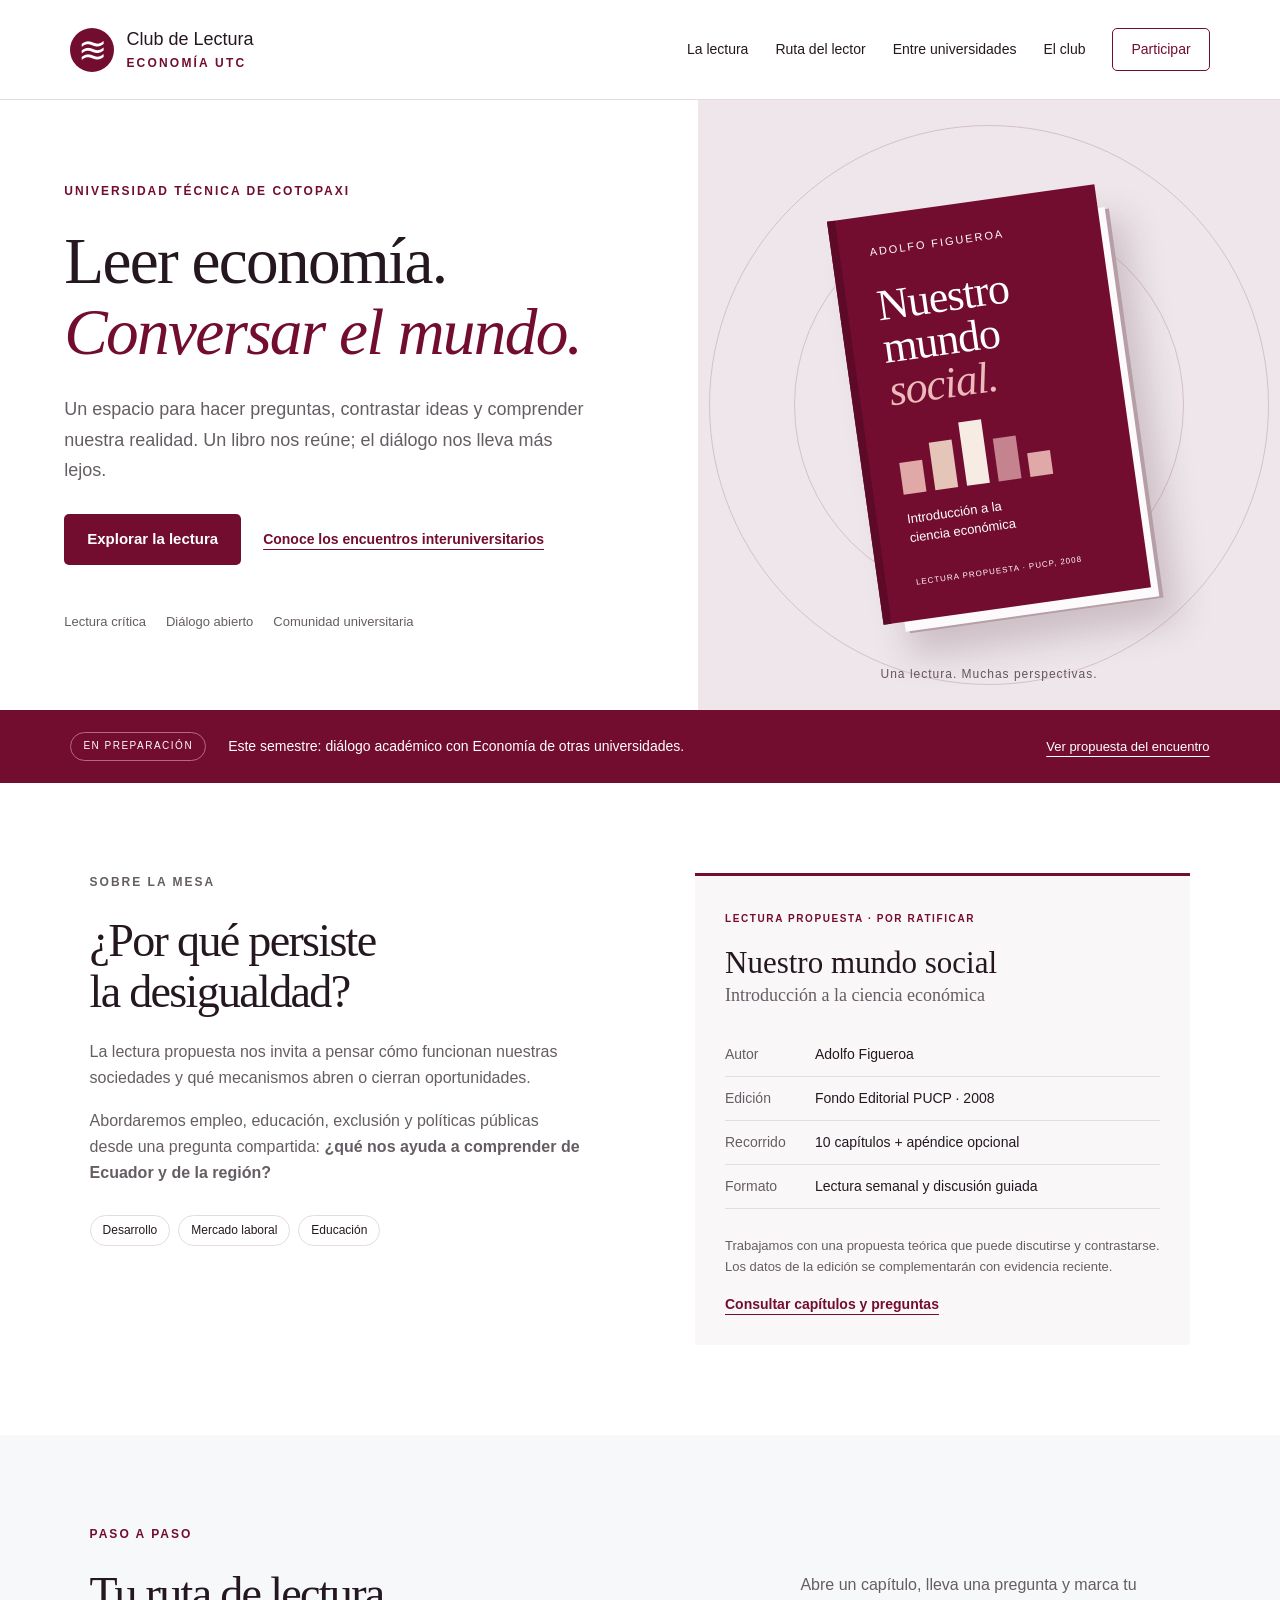
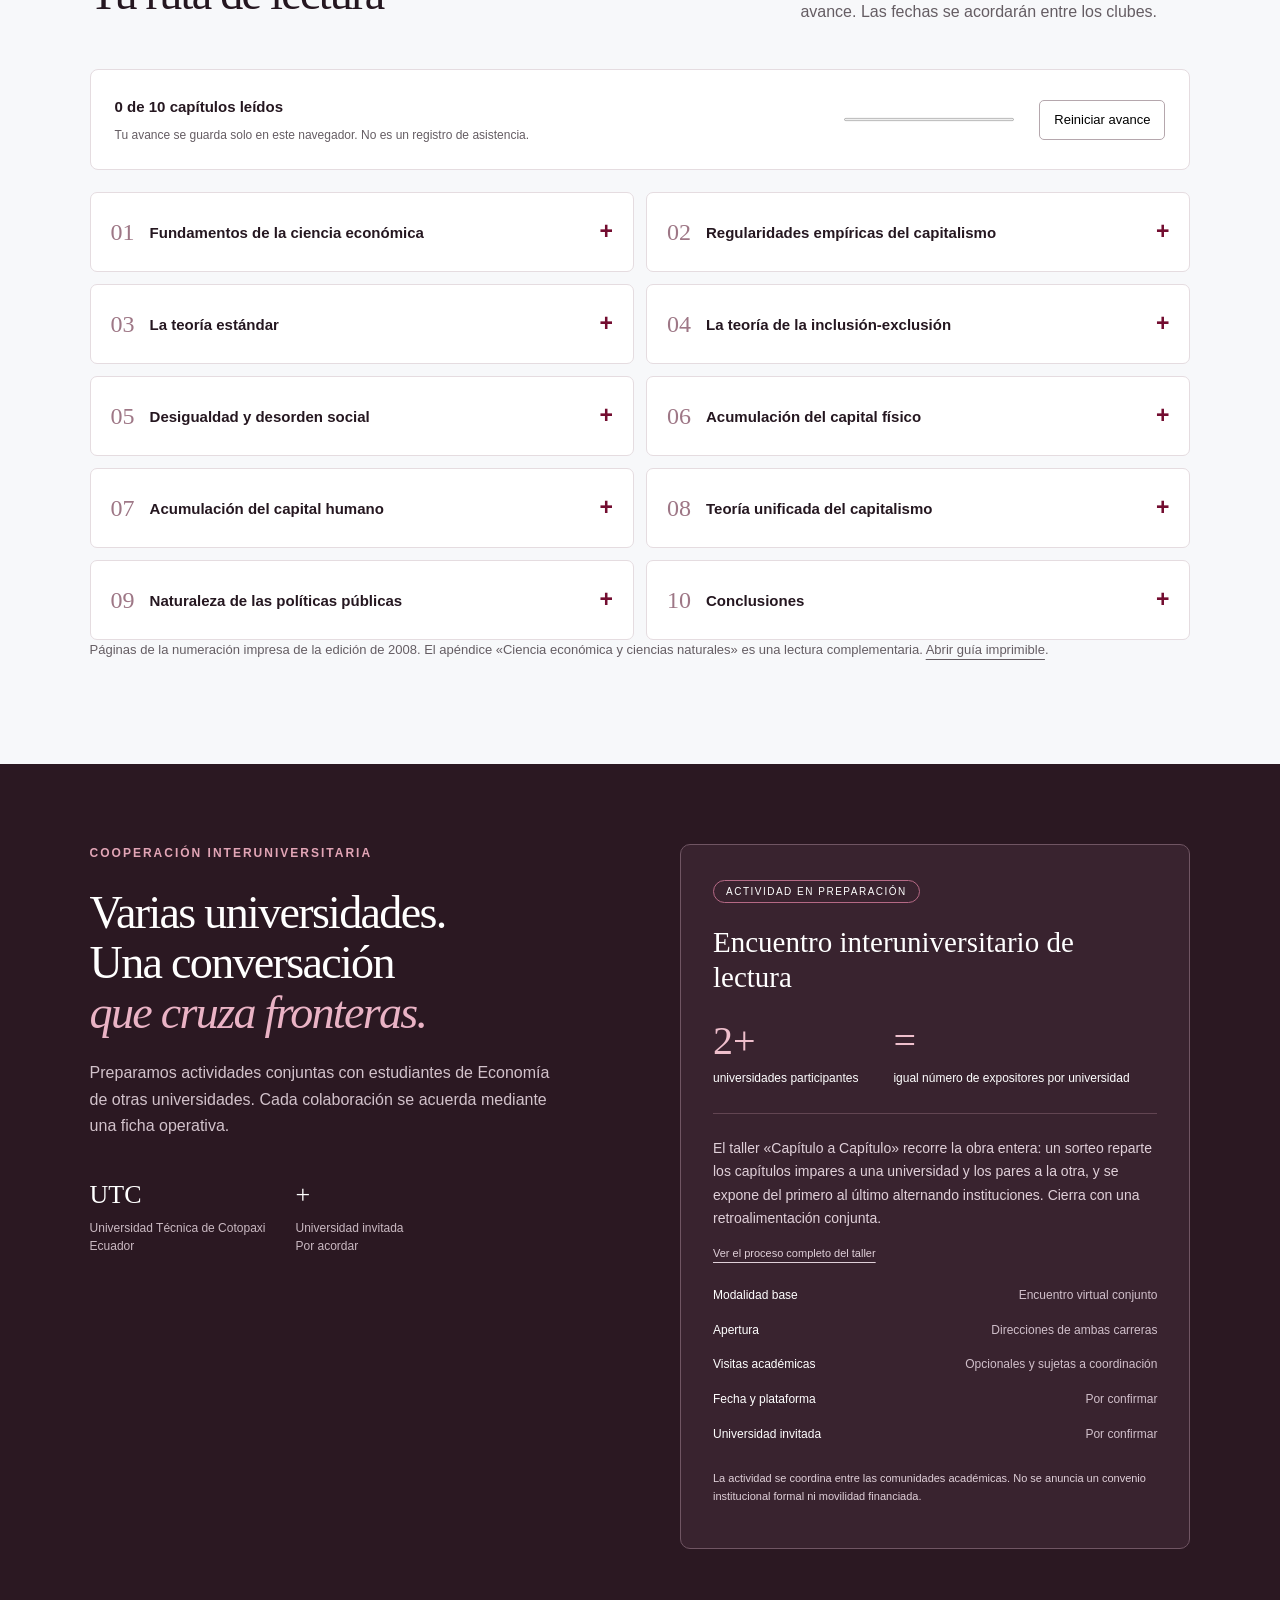
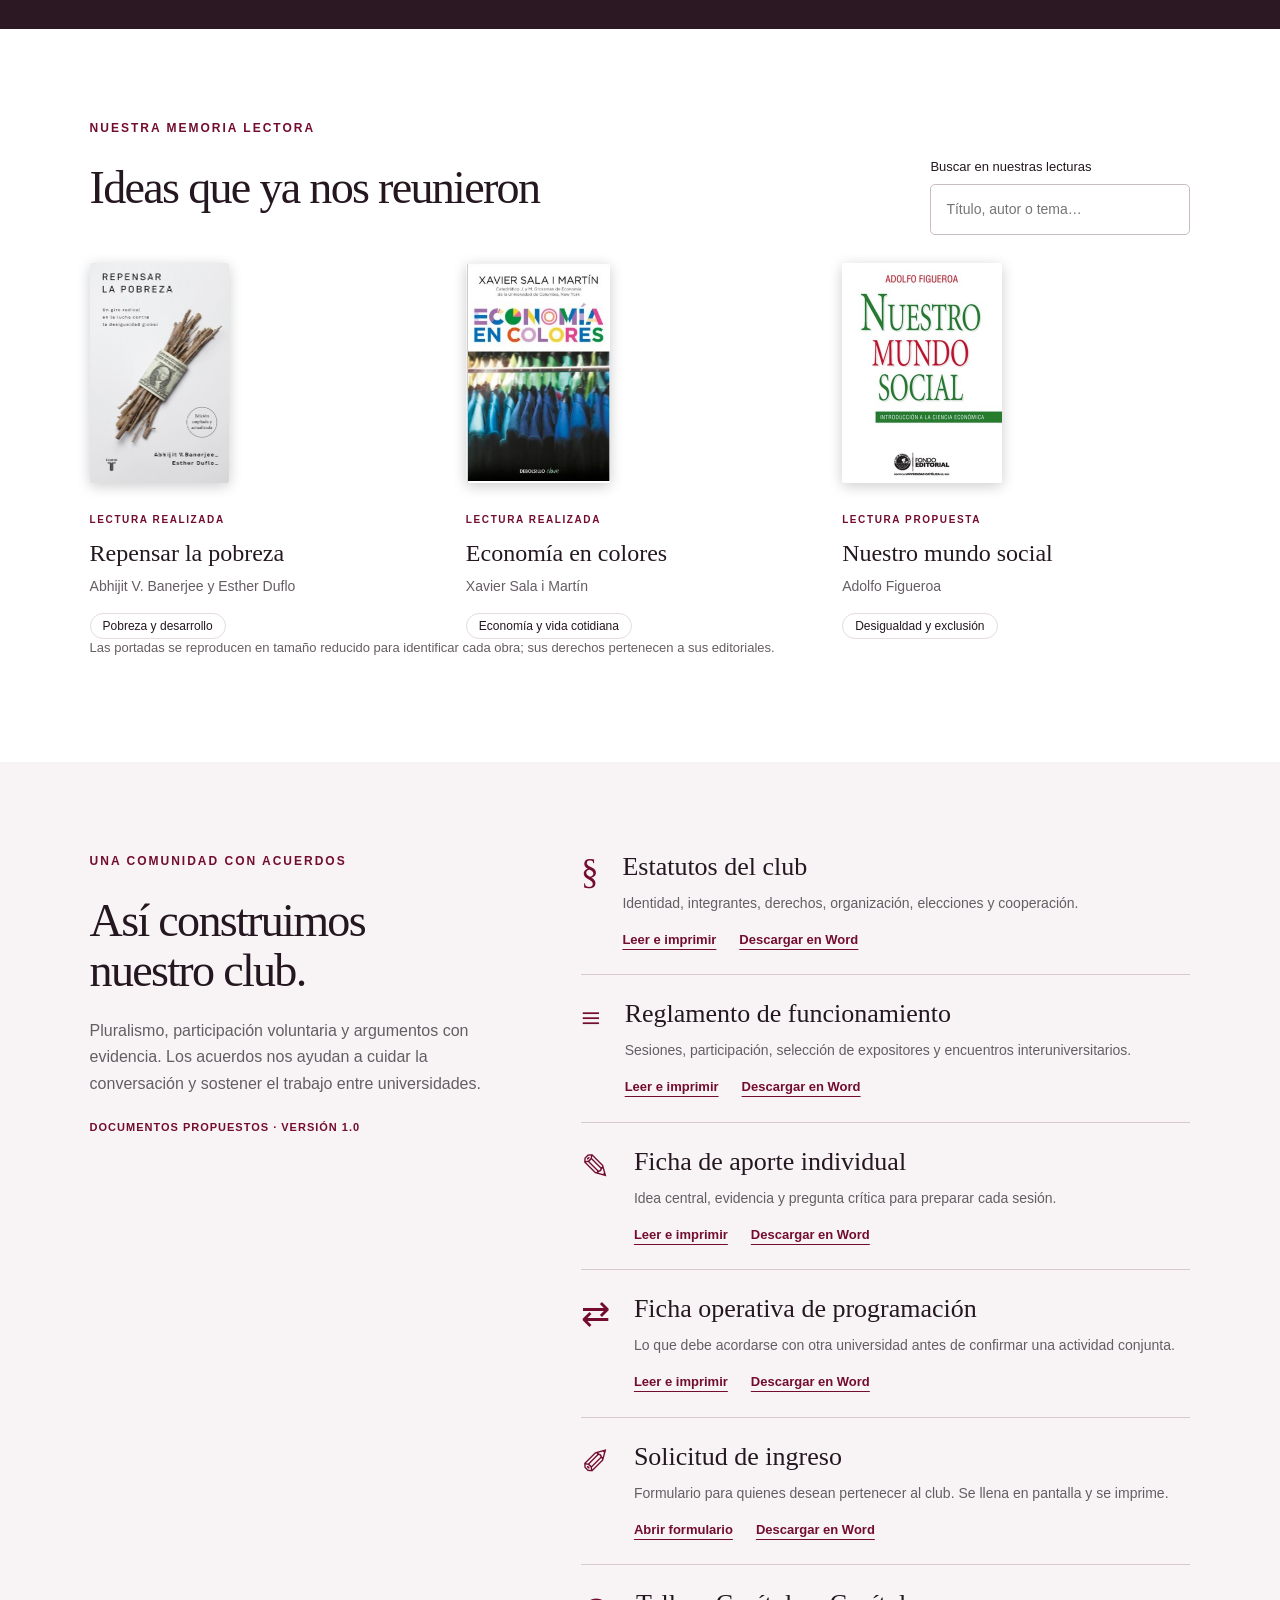
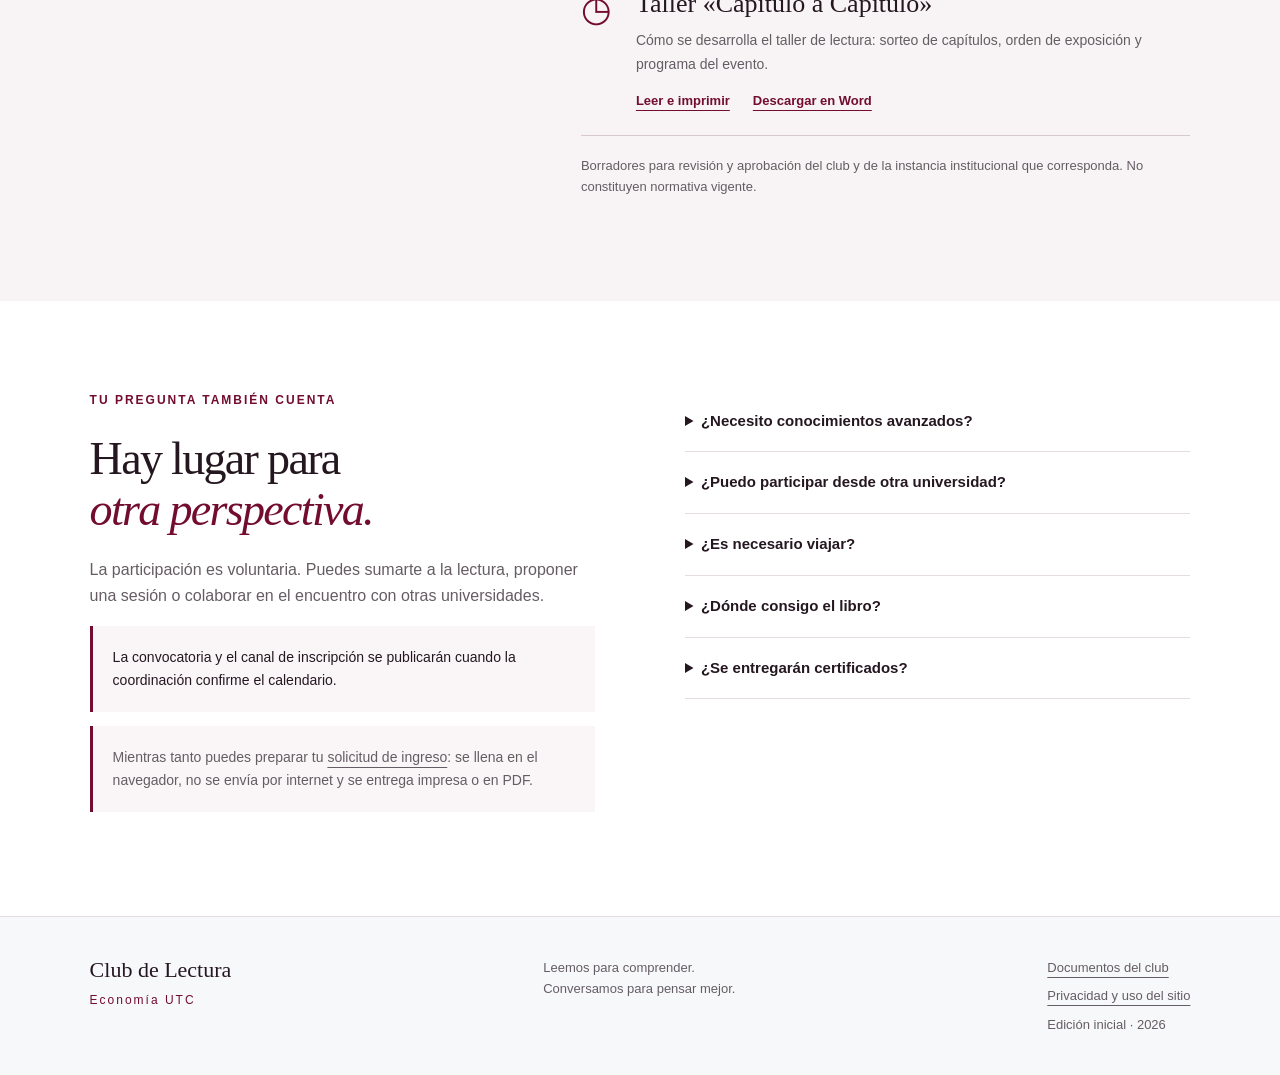
==== commit 102fe3d5: "Completar los ciclos con la portada de Nuestro mundo social El tercer ciclo era el único que seguía " ====
--- a/public/index.html
+++ b/public/index.html
@@ -7,7 +7,7 @@
 <section id="lectura" class="section reading"><div><p class="eyebrow">SOBRE LA MESA</p><h2>¿Por qué persiste<br>la desigualdad?</h2><p>La lectura propuesta nos invita a pensar cómo funcionan nuestras sociedades y qué mecanismos abren o cierran oportunidades.</p><p>Abordaremos empleo, educación, exclusión y políticas públicas desde una pregunta compartida: <strong>¿qué nos ayuda a comprender de Ecuador y de la región?</strong></p><div class="tags"><span>Desarrollo</span><span>Mercado laboral</span><span>Educación</span></div></div><div class="reading-detail"><span class="small-label">LECTURA PROPUESTA · POR RATIFICAR</span><h3>Nuestro mundo social</h3><p class="subtitle">Introducción a la ciencia económica</p><dl><div><dt>Autor</dt><dd>Adolfo Figueroa</dd></div><div><dt>Edición</dt><dd>Fondo Editorial PUCP · 2008</dd></div><div><dt>Recorrido</dt><dd>10 capítulos + apéndice opcional</dd></div><div><dt>Formato</dt><dd>Lectura semanal y discusión guiada</dd></div></dl><p class="note">Trabajamos con una propuesta teórica que puede discutirse y contrastarse. Los datos de la edición se complementarán con evidencia reciente.</p><a href="#ruta" class="text-link">Consultar capítulos y preguntas</a></div></section>
 <section class="section route" id="ruta"><div class="section-heading"><div><p class="eyebrow">PASO A PASO</p><h2>Tu ruta de lectura</h2></div><p>Abre un capítulo, lleva una pregunta y marca tu avance. Las fechas se acordarán entre los clubes.</p></div><div class="progress-panel"><div><strong id="progress-label" aria-live="polite">0 de 10 capítulos leídos</strong><p id="storage-note">Tu avance se guarda solo en este navegador. No es un registro de asistencia.</p></div><progress id="progress" max="10" value="0" aria-label="Capítulos leídos"></progress><button id="reset" class="small-button">Reiniciar avance</button></div><div id="chapters" class="chapters"></div><noscript><p>Activa JavaScript para utilizar el seguimiento personal. Puedes consultar el <a href="documentos/guia-lectura.html">recorrido completo de lectura</a>.</p></noscript><p class="note">Páginas de la numeración impresa de la edición de 2008. El apéndice «Ciencia económica y ciencias naturales» es una lectura complementaria. <a href="documentos/guia-lectura.html">Abrir guía imprimible</a>.</p></section>
 <section id="encuentro" class="collaboration"><div class="collab-intro"><p class="eyebrow">COOPERACIÓN INTERUNIVERSITARIA</p><h2>Varias universidades.<br>Una conversación<br><em>que cruza fronteras.</em></h2><p>Preparamos actividades conjuntas con estudiantes de Economía de otras universidades. Cada colaboración se acuerda mediante una ficha operativa.</p><div class="university-pair"><div><b>UTC</b><span>Universidad Técnica de Cotopaxi<br>Ecuador</span></div><div><b>+</b><span>Universidad invitada<br>Por acordar</span></div></div></div><div class="event-panel"><span class="pill light">ACTIVIDAD EN PREPARACIÓN</span><h3>Encuentro interuniversitario de lectura</h3><div class="event-numbers"><div><b>2+</b><span>universidades participantes</span></div><div><b>=</b><span>igual número de expositores por universidad</span></div></div><p>El taller «Capítulo a Capítulo» recorre la obra entera: un sorteo reparte los capítulos impares a una universidad y los pares a la otra, y se expone del primero al último alternando instituciones. Cierra con una retroalimentación conjunta.</p><p class="event-note"><a href="documentos/taller-lectura.html">Ver el proceso completo del taller</a></p><ul class="event-list"><li><strong>Modalidad base</strong><span>Encuentro virtual conjunto</span></li><li><strong>Apertura</strong><span>Direcciones de ambas carreras</span></li><li><strong>Visitas académicas</strong><span>Opcionales y sujetas a coordinación</span></li><li><strong>Fecha y plataforma</strong><span>Por confirmar</span></li><li><strong>Universidad invitada</strong><span>Por confirmar</span></li></ul><p class="event-note">La actividad se coordina entre las comunidades académicas. No se anuncia un convenio institucional formal ni movilidad financiada.</p></div></section>
-<section class="section" id="biblioteca"><div class="section-heading"><div><p class="eyebrow">NUESTRA MEMORIA LECTORA</p><h2>Ideas que ya nos reunieron</h2></div><label class="search">Buscar en nuestras lecturas<input id="book-search" type="search" placeholder="Título, autor o tema…"></label></div><div class="books-grid"><article class="past-book" data-search="repensar pobreza esther duflo abhijit banerjee desarrollo"><img class="cover-img" src="img/repensar-la-pobreza.jpg" alt="Portada de Repensar la pobreza, de Abhijit V. Banerjee y Esther Duflo" width="279" height="440" loading="lazy"><span class="small-label">LECTURA REALIZADA</span><h3>Repensar la pobreza</h3><p>Abhijit V. Banerjee y Esther Duflo</p><span class="topic">Pobreza y desarrollo</span></article><article class="past-book" data-search="economia colores xavier sala martin divulgacion"><img class="cover-img" src="img/economia-en-colores.jpg" alt="Portada de Economía en colores, de Xavier Sala i Martín" width="237" height="361" loading="lazy"><span class="small-label">LECTURA REALIZADA</span><h3>Economía en colores</h3><p>Xavier Sala i Martín</p><span class="topic">Economía y vida cotidiana</span></article><article class="past-book" data-search="nuestro mundo social adolfo figueroa desigualdad exclusion"><div class="mini-cover wine" aria-hidden="true">Nuestro<br><i>mundo social</i></div><span class="small-label">LECTURA PROPUESTA</span><h3>Nuestro mundo social</h3><p>Adolfo Figueroa</p><span class="topic">Desigualdad y exclusión</span></article></div><p id="no-results" hidden role="status">No hay lecturas que coincidan con tu búsqueda.</p><p class="note">Las portadas de las lecturas realizadas se reproducen en tamaño reducido para identificar cada obra; sus derechos pertenecen a sus editoriales. La lectura propuesta se representa con una composición tipográfica propia.</p></section>
+<section class="section" id="biblioteca"><div class="section-heading"><div><p class="eyebrow">NUESTRA MEMORIA LECTORA</p><h2>Ideas que ya nos reunieron</h2></div><label class="search">Buscar en nuestras lecturas<input id="book-search" type="search" placeholder="Título, autor o tema…"></label></div><div class="books-grid"><article class="past-book" data-search="repensar pobreza esther duflo abhijit banerjee desarrollo"><img class="cover-img" src="img/repensar-la-pobreza.jpg" alt="Portada de Repensar la pobreza, de Abhijit V. Banerjee y Esther Duflo" width="279" height="440" loading="lazy"><span class="small-label">LECTURA REALIZADA</span><h3>Repensar la pobreza</h3><p>Abhijit V. Banerjee y Esther Duflo</p><span class="topic">Pobreza y desarrollo</span></article><article class="past-book" data-search="economia colores xavier sala martin divulgacion"><img class="cover-img" src="img/economia-en-colores.jpg" alt="Portada de Economía en colores, de Xavier Sala i Martín" width="237" height="361" loading="lazy"><span class="small-label">LECTURA REALIZADA</span><h3>Economía en colores</h3><p>Xavier Sala i Martín</p><span class="topic">Economía y vida cotidiana</span></article><article class="past-book" data-search="nuestro mundo social adolfo figueroa desigualdad exclusion"><img class="cover-img" src="img/nuestro-mundo-social.jpg" alt="Portada de Nuestro mundo social, de Adolfo Figueroa" width="320" height="440" loading="lazy"><span class="small-label">LECTURA PROPUESTA</span><h3>Nuestro mundo social</h3><p>Adolfo Figueroa</p><span class="topic">Desigualdad y exclusión</span></article></div><p id="no-results" hidden role="status">No hay lecturas que coincidan con tu búsqueda.</p><p class="note">Las portadas se reproducen en tamaño reducido para identificar cada obra; sus derechos pertenecen a sus editoriales.</p></section>
 <section id="documentos" class="section governance"><div><p class="eyebrow">UNA COMUNIDAD CON ACUERDOS</p><h2>Así construimos<br>nuestro club.</h2><p>Pluralismo, participación voluntaria y argumentos con evidencia. Los acuerdos nos ayudan a cuidar la conversación y sostener el trabajo entre universidades.</p><span class="draft-label">DOCUMENTOS PROPUESTOS · VERSIÓN 1.0</span></div><div class="doc-list"><article><span class="doc-icon" aria-hidden="true">§</span><div><h3>Estatutos del club</h3><p>Identidad, integrantes, derechos, organización, elecciones y cooperación.</p><div class="doc-actions"><a href="documentos/estatutos.html">Leer e imprimir</a><a href="documentos/estatutos.docx" download>Descargar en Word</a></div></div></article><article><span class="doc-icon" aria-hidden="true">≡</span><div><h3>Reglamento de funcionamiento</h3><p>Sesiones, participación, selección de expositores y encuentros interuniversitarios.</p><div class="doc-actions"><a href="documentos/reglamento.html">Leer e imprimir</a><a href="documentos/reglamento.docx" download>Descargar en Word</a></div></div></article><article><span class="doc-icon" aria-hidden="true">✎</span><div><h3>Ficha de aporte individual</h3><p>Idea central, evidencia y pregunta crítica para preparar cada sesión.</p><div class="doc-actions"><a href="documentos/ficha-aporte.html">Leer e imprimir</a><a href="documentos/ficha-aporte.docx" download>Descargar en Word</a></div></div></article><article><span class="doc-icon" aria-hidden="true">⇄</span><div><h3>Ficha operativa de programación</h3><p>Lo que debe acordarse con otra universidad antes de confirmar una actividad conjunta.</p><div class="doc-actions"><a href="documentos/ficha-programacion.html">Leer e imprimir</a><a href="documentos/ficha-programacion.docx" download>Descargar en Word</a></div></div></article><article><span class="doc-icon" aria-hidden="true">✐</span><div><h3>Solicitud de ingreso</h3><p>Formulario para quienes desean pertenecer al club. Se llena en pantalla y se imprime.</p><div class="doc-actions"><a href="documentos/ficha-ingreso.html">Abrir formulario</a><a href="documentos/ficha-ingreso.docx" download>Descargar en Word</a></div></div></article><article><span class="doc-icon" aria-hidden="true">◷</span><div><h3>Taller «Capítulo a Capítulo»</h3><p>Cómo se desarrolla el taller de lectura: sorteo de capítulos, orden de exposición y programa del evento.</p><div class="doc-actions"><a href="documentos/taller-lectura.html">Leer e imprimir</a><a href="documentos/taller-lectura.docx" download>Descargar en Word</a></div></div></article><p class="note">Borradores para revisión y aprobación del club y de la instancia institucional que corresponda. No constituyen normativa vigente.</p></div></section>
 <section class="section participation" id="participar"><div><p class="eyebrow">TU PREGUNTA TAMBIÉN CUENTA</p><h2>Hay lugar para<br><em>otra perspectiva.</em></h2><p>La participación es voluntaria. Puedes sumarte a la lectura, proponer una sesión o colaborar en el encuentro con otras universidades.</p><div id="registration"><p class="registration-note">La convocatoria y el canal de inscripción se publicarán cuando la coordinación confirme el calendario.</p></div><p class="registration-note">Mientras tanto puedes preparar tu <a href="documentos/ficha-ingreso.html">solicitud de ingreso</a>: se llena en el navegador, no se envía por internet y se entrega impresa o en PDF.</p></div><div class="faq"><details><summary>¿Necesito conocimientos avanzados?</summary><p>No se requieren matemáticas avanzadas para la lectura propuesta. La discusión contará con orientación; los conceptos más complejos se trabajarán en conjunto.</p></details><details><summary>¿Puedo participar desde otra universidad?</summary><p>Sí, mediante las convocatorias y actividades interuniversitarias que acuerde la coordinación. Cada colaboración se define en una ficha operativa.</p></details><details><summary>¿Es necesario viajar?</summary><p>No. Cada encuentro tendrá una modalidad virtual. Las visitas serán opcionales y dependerán de los acuerdos y recursos disponibles.</p></details><details><summary>¿Dónde consigo el libro?</summary><p>Consulta bibliotecas y canales autorizados de la editorial. El club coordinará el acceso legítimo a la obra; esta web no distribuye el PDF completo.</p></details><details><summary>¿Se entregarán certificados?</summary><p>Su emisión no está confirmada. Cualquier constancia institucional dependerá de la autorización correspondiente y de los criterios comunicados en la convocatoria.</p></details></div></section></main>
 <footer><a class="footer-brand" href="#inicio">Club de Lectura <b>Economía UTC</b></a><p>Leemos para comprender.<br>Conversamos para pensar mejor.</p><div><a href="#documentos">Documentos del club</a><a href="documentos/privacidad.html">Privacidad y uso del sitio</a><span>Edición inicial · 2026</span></div></footer><dialog id="reset-dialog"><h2>¿Reiniciar tu avance?</h2><p>Se borrarán las marcas de lectura de este navegador.</p><div class="actions"><button class="small-button" id="cancel-reset">Conservar avance</button><button class="button" id="confirm-reset">Reiniciar</button></div></dialog>
